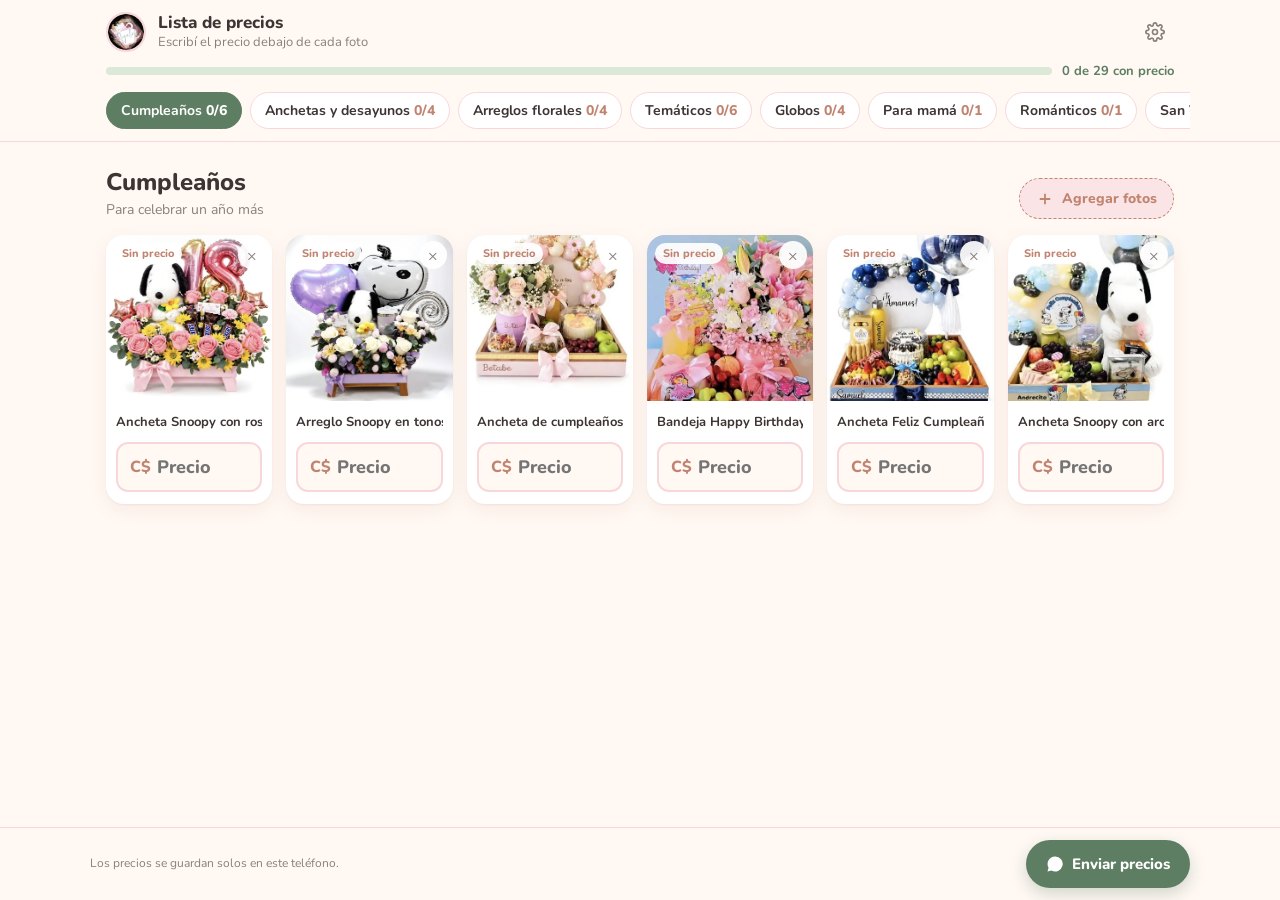
==== precios/index.html @ 0519f678 "Agregar encuesta de precios para la clienta" ====
<!DOCTYPE html>
<html lang="es">
<head>
<meta charset="utf-8">
<meta name="viewport" content="width=device-width, initial-scale=1, viewport-fit=cover">
<meta name="robots" content="noindex, nofollow">
<meta name="theme-color" content="#fbe4e6">
<title>Precios | Regalos Plus Nic</title>
<link rel="icon" href="../logo-192.webp">
<link href="https://fonts.googleapis.com/css2?family=Nunito:wght@400;600;700;800&display=swap" rel="stylesheet">
<style>
:root{
  --rosa:#fbe4e6; --rosa2:#f8d7db; --rosa3:#f3dfe3; --crema:#fff8f3;
  --salvia:#5e7e63; --salvia2:#dce9d8; --cobre:#c08470; --tinta:#3d3433; --gris:#8a7f7d;
  --r:18px;
}
*{box-sizing:border-box;-webkit-tap-highlight-color:transparent}
html,body{margin:0}
body{font-family:Nunito,system-ui,sans-serif;background:var(--crema);color:var(--tinta);padding-bottom:110px}
button,input{font:inherit;color:inherit}
button{cursor:pointer;border:0;background:none}

/* barra superior compacta */
.top{position:sticky;top:0;z-index:20;background:rgba(255,248,243,.94);backdrop-filter:blur(10px);border-bottom:1px solid var(--rosa2)}
.top-in{max-width:1100px;margin:auto;padding:12px 16px 10px;display:flex;align-items:center;gap:12px}
.top img{width:40px;height:40px;border-radius:50%;object-fit:cover;border:2px solid var(--rosa2)}
.top h1{font-size:17px;margin:0;font-weight:800;line-height:1.15}
.top p{margin:0;font-size:13px;color:var(--gris)}
.gear{margin-left:auto;width:38px;height:38px;border-radius:50%;display:grid;place-items:center;color:var(--gris)}
.gear:hover{background:var(--rosa)}
.prog{max-width:1100px;margin:auto;padding:0 16px 10px;display:flex;align-items:center;gap:10px;font-size:13px;font-weight:700;color:var(--salvia)}
.bar{flex:1;height:8px;border-radius:9px;background:var(--salvia2);overflow:hidden}
.bar i{display:block;height:100%;width:0;background:var(--salvia);border-radius:9px;transition:width .35s ease}
.tabs{display:flex;gap:8px;overflow-x:auto;padding:2px 16px 12px;max-width:1100px;margin:auto;scrollbar-width:none}
.tabs::-webkit-scrollbar{display:none}
.tab{flex:none;padding:8px 14px;border-radius:999px;background:#fff;border:1.5px solid var(--rosa2);font-size:14px;font-weight:700;white-space:nowrap;transition:background .15s,border-color .15s}
.tab b{font-weight:800;color:var(--cobre);margin-left:4px}
.tab.on{background:var(--salvia);border-color:var(--salvia);color:#fff}
.tab.on b{color:#fff}
.tab.done b{color:var(--salvia)}
.tab.on.done b{color:#fff}

main{max-width:1100px;margin:auto;padding:18px 16px}
.sec-h{display:flex;align-items:flex-end;justify-content:space-between;gap:12px;margin:6px 0 16px;flex-wrap:wrap}
.sec-h h2{margin:0;font-size:24px;font-weight:800}
.sec-h p{margin:2px 0 0;color:var(--gris);font-size:14px}
.add{display:inline-flex;align-items:center;gap:8px;padding:10px 16px;border-radius:999px;background:var(--rosa);border:1.5px dashed var(--cobre);font-weight:800;font-size:14px;color:var(--cobre)}
.add:hover{background:var(--rosa2)}

.grid{display:grid;grid-template-columns:repeat(auto-fill,minmax(165px,1fr));gap:14px}
.card{background:#fff;border-radius:var(--r);overflow:hidden;box-shadow:0 1px 2px rgba(61,52,51,.06),0 6px 18px rgba(192,132,112,.10);display:flex;flex-direction:column;position:relative}
.card .ph{aspect-ratio:1/1;background:var(--rosa3);position:relative;overflow:hidden}
.card .ph img{width:100%;height:100%;object-fit:cover;display:block}
.badge{position:absolute;top:8px;left:8px;font-size:11px;font-weight:800;padding:3px 8px;border-radius:999px;background:rgba(255,255,255,.92);color:var(--cobre)}
.badge.ok{background:var(--salvia);color:#fff}
.del{position:absolute;top:6px;right:6px;width:28px;height:28px;border-radius:50%;background:rgba(255,255,255,.92);color:var(--gris);font-size:16px;line-height:28px;text-align:center}
.card .bd{padding:10px 10px 12px;display:flex;flex-direction:column;gap:8px}
.name{width:100%;border:0;border-bottom:1px dashed transparent;padding:2px 0;font-size:13px;font-weight:700;color:var(--tinta);background:none}
.name:focus{outline:none;border-bottom-color:var(--rosa2)}
.price{display:flex;align-items:center;border:2px solid var(--rosa2);border-radius:12px;background:var(--crema);transition:border-color .15s,background .15s}
.price span{padding:0 4px 0 12px;font-weight:800;color:var(--cobre)}
.price input{flex:1;min-width:0;border:0;background:none;padding:11px 10px 11px 2px;font-size:18px;font-weight:800;outline:none}
.price:focus-within{border-color:var(--cobre);background:#fff}
.price.ok{border-color:var(--salvia);background:#f4f9f3}
.price.ok span{color:var(--salvia)}
.empty{grid-column:1/-1;text-align:center;padding:40px 16px;color:var(--gris);background:#fff;border-radius:var(--r);border:1.5px dashed var(--rosa2)}

/* barra inferior */
.foot{position:fixed;left:0;right:0;bottom:0;z-index:20;background:rgba(255,248,243,.96);backdrop-filter:blur(10px);border-top:1px solid var(--rosa2);padding:12px 16px calc(12px + env(safe-area-inset-bottom))}
.foot-in{max-width:1100px;margin:auto;display:flex;gap:10px;align-items:center}
.foot small{color:var(--gris);font-size:12px;line-height:1.3;flex:1}
.send{padding:14px 20px;border-radius:999px;background:var(--salvia);color:#fff;font-weight:800;font-size:15px;display:inline-flex;align-items:center;gap:8px;box-shadow:0 6px 16px rgba(94,126,99,.28)}
.send:active{transform:scale(.97)}

/* visor y paneles */
.ov{position:fixed;inset:0;z-index:50;background:rgba(40,30,30,.55);display:none;align-items:center;justify-content:center;padding:18px}
.ov.on{display:flex}
.ov img{max-width:100%;max-height:86vh;border-radius:14px}
.panel{background:#fff;border-radius:22px;max-width:440px;width:100%;padding:22px;max-height:90vh;overflow:auto}
.panel h3{margin:0 0 6px;font-size:19px}
.panel p{margin:0 0 12px;font-size:14px;color:var(--gris);line-height:1.45}
.panel input[type=password],.panel input[type=text]{width:100%;padding:12px;border-radius:12px;border:2px solid var(--rosa2);margin-bottom:10px}
.row{display:flex;gap:8px;flex-wrap:wrap;margin-top:6px}
.btn{padding:11px 16px;border-radius:999px;font-weight:800;font-size:14px;background:var(--rosa)}
.btn.pri{background:var(--salvia);color:#fff}
.toast{position:fixed;left:50%;bottom:100px;transform:translateX(-50%) translateY(20px);opacity:0;background:var(--tinta);color:#fff;padding:10px 16px;border-radius:999px;font-size:14px;font-weight:700;z-index:60;transition:opacity .2s,transform .2s;pointer-events:none;max-width:90vw;text-align:center}
.toast.on{opacity:1;transform:translateX(-50%) translateY(0)}
.mode{display:none;font-size:11px;font-weight:800;color:#fff;background:var(--cobre);padding:3px 8px;border-radius:999px}
body.admin .mode{display:inline-block}
@media (prefers-reduced-motion:reduce){*{transition:none!important}}
</style>
</head>
<body>

<header class="top">
  <div class="top-in">
    <img src="../logo-192.webp" alt="">
    <div>
      <h1>Lista de precios <span class="mode">Modo José</span></h1>
      <p>Escribí el precio debajo de cada foto</p>
    </div>
    <button class="gear" id="gearBtn" aria-label="Ajustes">
      <svg width="20" height="20" viewBox="0 0 24 24" fill="none" stroke="currentColor" stroke-width="2"><circle cx="12" cy="12" r="3"/><path d="M19.4 15a1.7 1.7 0 0 0 .3 1.8l.1.1a2 2 0 1 1-2.8 2.8l-.1-.1a1.7 1.7 0 0 0-1.8-.3 1.7 1.7 0 0 0-1 1.5V21a2 2 0 1 1-4 0v-.1a1.7 1.7 0 0 0-1.1-1.5 1.7 1.7 0 0 0-1.8.3l-.1.1a2 2 0 1 1-2.8-2.8l.1-.1a1.7 1.7 0 0 0 .3-1.8 1.7 1.7 0 0 0-1.5-1H3a2 2 0 1 1 0-4h.1a1.7 1.7 0 0 0 1.5-1.1 1.7 1.7 0 0 0-.3-1.8l-.1-.1a2 2 0 1 1 2.8-2.8l.1.1a1.7 1.7 0 0 0 1.8.3H9a1.7 1.7 0 0 0 1-1.5V3a2 2 0 1 1 4 0v.1a1.7 1.7 0 0 0 1 1.5 1.7 1.7 0 0 0 1.8-.3l.1-.1a2 2 0 1 1 2.8 2.8l-.1.1a1.7 1.7 0 0 0-.3 1.8V9a1.7 1.7 0 0 0 1.5 1H21a2 2 0 1 1 0 4h-.1a1.7 1.7 0 0 0-1.5 1z"/></svg>
    </button>
  </div>
  <div class="prog"><div class="bar"><i id="barFill"></i></div><span id="progTxt">0 de 0</span></div>
  <nav class="tabs" id="tabs"></nav>
</header>

<main>
  <div class="sec-h">
    <div><h2 id="secTitle"></h2><p id="secDesc"></p></div>
    <button class="add" id="addBtn">
      <svg width="18" height="18" viewBox="0 0 24 24" fill="none" stroke="currentColor" stroke-width="2.4"><path d="M12 5v14M5 12h14"/></svg>
      Agregar fotos
    </button>
  </div>
  <div class="grid" id="grid"></div>
  <input type="file" id="fileIn" accept="image/*" multiple hidden>
</main>

<footer class="foot">
  <div class="foot-in">
    <small id="footTxt">Los precios se guardan solos en este teléfono.</small>
    <button class="send" id="sendBtn">
      <svg width="18" height="18" viewBox="0 0 24 24" fill="currentColor"><path d="M17.5 14.4c-.3-.1-1.7-.8-2-.9-.3-.1-.5-.1-.7.1-.2.3-.8.9-.9 1.1-.2.2-.3.2-.6.1-.3-.1-1.2-.5-2.4-1.5-.9-.8-1.5-1.8-1.6-2.1-.2-.3 0-.4.1-.6l.4-.5c.2-.2.2-.3.3-.5.1-.2 0-.4 0-.5l-.9-2.2c-.2-.6-.5-.5-.7-.5h-.6c-.2 0-.5.1-.8.4-.3.3-1 1-1 2.5s1.1 2.9 1.2 3.1c.1.2 2.1 3.2 5.1 4.5 2.5 1 3 .8 3.6.7.6-.1 1.7-.7 2-1.4.2-.7.2-1.3.2-1.4-.1-.2-.3-.3-.6-.4zM12 2a10 10 0 0 0-8.6 15l-1.4 5 5.2-1.4A10 10 0 1 0 12 2z"/></svg>
      Enviar precios
    </button>
  </div>
</footer>

<div class="ov" id="viewer"><img id="viewImg" alt=""></div>

<div class="ov" id="adminOv">
  <div class="panel">
    <h3>Modo José</h3>
    <p>Con tu clave de GitHub, las fotos que agregués se publican y le aparecen a la clienta listas para ponerles precio. Sin clave, las fotos solo quedan en este teléfono.</p>
    <input type="password" id="tokIn" placeholder="Clave de GitHub (token)" autocomplete="off">
    <div class="row">
      <button class="btn pri" id="tokSave">Guardar</button>
      <button class="btn" id="tokOff">Salir del modo José</button>
      <button class="btn" id="adminClose">Cerrar</button>
    </div>
    <p style="margin-top:14px">También podés subir fotos directo en GitHub, a la carpeta de cada sección:</p>
    <div class="row" id="ghLinks"></div>
  </div>
</div>

<div class="toast" id="toast"></div>

<script>
/* ====== Ajustes ====== */
const OWNER = "josecaste251-commits";
const REPO = "regalosplus";
const BRANCH = "main";
const FOLDER = "precios/fotos";
const WHATSAPP = "50557897078";          // a donde llegan los precios (José)
const MONEDA = "C$";

const SECCIONES = [
  {id:"cumpleanos",name:"Cumpleaños",desc:"Para celebrar un año más"},
  {id:"anchetas",name:"Anchetas y desayunos",desc:"Bandejas sorpresa con frutas y dulces"},
  {id:"flores",name:"Arreglos florales",desc:"Ramos y bouquets frescos"},
  {id:"tematicos",name:"Temáticos",desc:"Con su personaje favorito"},
  {id:"globos",name:"Globos",desc:"Números, columnas y bouquets"},
  {id:"madre",name:"Para mamá",desc:"Detalles para la reina de la casa"},
  {id:"romanticos",name:"Románticos",desc:"Rosas para decir te quiero"},
  {id:"sanvalentin",name:"San Valentín",desc:"Amor y amistad"},
  {id:"personalizados",name:"Personalizados",desc:"Con nombre, foto o mensaje"}
];

/* Fotos que ya están en la página (cada una en una sola sección) */
const BASE = [
  ["cumpleanos","Ancheta Snoopy con rosas y globos","p4.webp"],
  ["cumpleanos","Arreglo Snoopy en tonos lila","p5.webp"],
  ["cumpleanos","Ancheta de cumpleaños con arco de globos","p1.webp"],
  ["cumpleanos","Bandeja Happy Birthday con flores","p2.webp"],
  ["cumpleanos","Ancheta Feliz Cumpleaños personalizada","p3.webp"],
  ["cumpleanos","Ancheta Snoopy con arco de globos","p13.webp"],
  ["anchetas","Ancheta Con Cariño","p15.webp"],
  ["anchetas","Ancheta con arco de globos rojos","p23.webp"],
  ["anchetas","Ancheta dorada con globo burbuja","p31.webp"],
  ["anchetas","Caja desayuno con globos","p20.webp"],
  ["flores","Bouquet de rosas y flores mixtas","p6.webp"],
  ["flores","Ramo de girasoles y rosas","p21.webp"],
  ["flores","Ramo de rosas y margaritas en tonos durazno","p10.webp"],
  ["flores","Arreglo floral en copa","p16.webp"],
  ["tematicos","Bouquet de rosas azules con carritos","p9.webp"],
  ["tematicos","Caja sorpresa de carritos","p11.webp"],
  ["tematicos","Ancheta temática con su personaje favorito","p8.webp"],
  ["tematicos","Ancheta temática gamer","p7.webp"],
  ["tematicos","Ancheta temática de anime","p12.webp"],
  ["tematicos","Ancheta temática de magia","p30.webp"],
  ["globos","Bouquet de globos con número y personaje","p14.webp"],
  ["globos","Columna de globos con número","p22.webp"],
  ["globos","Bouquet de globos número 12","p26.webp"],
  ["globos","Bouquet de globos quinceañera","p27.webp"],
  ["madre","Ramo corona Te amo mami","p17.webp"],
  ["romanticos","Ramo de rosas rojas","p18.webp"],
  ["sanvalentin","Bandeja San Valentín","p24.webp"],
  ["personalizados","Caja de flores personalizada","p28.webp"],
  ["personalizados","Taza personalizada","p19.webp"]
];

/* ====== Guardado local ====== */
const LS = {
  get(k,d){try{return JSON.parse(localStorage.getItem(k))??d}catch(e){return d}},
  set(k,v){try{localStorage.setItem(k,JSON.stringify(v))}catch(e){}}
};
let precios = LS.get("rp_precios",{});   // id -> número
let nombres = LS.get("rp_nombres",{});   // id -> nombre editado
let ocultas = LS.get("rp_ocultas",[]);   // ids quitados
let token = LS.get("rp_token","");
let actual = LS.get("rp_sec","cumpleanos");

/* fotos propias guardadas en IndexedDB */
const DB = {
  db:null,
  open(){return new Promise(r=>{try{const q=indexedDB.open("rp_precios",1);q.onupgradeneeded=()=>q.result.createObjectStore("fotos",{keyPath:"id"});q.onsuccess=()=>{this.db=q.result;r()};q.onerror=()=>r()}catch(e){r()}})},
  all(){return new Promise(r=>{if(!this.db)return r([]);const q=this.db.transaction("fotos").objectStore("fotos").getAll();q.onsuccess=()=>r(q.result||[]);q.onerror=()=>r([])})},
  put(o){return new Promise(r=>{if(!this.db)return r();const t=this.db.transaction("fotos","readwrite");t.objectStore("fotos").put(o);t.oncomplete=r;t.onerror=r})},
  del(id){return new Promise(r=>{if(!this.db)return r();const t=this.db.transaction("fotos","readwrite");t.objectStore("fotos").delete(id);t.oncomplete=r;t.onerror=r})}
};

let items = [];        // {id, sec, name, src, origen:'base'|'gh'|'local', blob?, sha?, path?}
let localUrls = {};

function bonito(file){
  return file.replace(/\.[^.]+$/,"").replace(/^\d{10,}[-_]?/,"").replace(/[-_]+/g," ").trim() || "Foto nueva";
}

async function cargarGitHub(){
  const res = [];
  const cache = (()=>{try{return JSON.parse(sessionStorage.getItem("rp_gh"))}catch(e){return null}})();
  if(cache && Date.now()-cache.t < 120000 && !token) return cache.d;
  const headers = token ? {Authorization:"Bearer "+token} : {};
  await Promise.all(SECCIONES.map(async s=>{
    try{
      const r = await fetch(`https://api.github.com/repos/${OWNER}/${REPO}/contents/${FOLDER}/${s.id}?ref=${BRANCH}&t=${Date.now()}`,{headers});
      if(!r.ok) return;
      const list = await r.json();
      list.filter(f=>f.type==="file" && /\.(jpe?g|png|webp|gif|avif)$/i.test(f.name)).forEach(f=>{
        res.push({id:"gh:"+f.path, sec:s.id, name:bonito(f.name), src:f.download_url, origen:"gh", sha:f.sha, path:f.path});
      });
    }catch(e){}
  }));
  try{sessionStorage.setItem("rp_gh",JSON.stringify({t:Date.now(),d:res}))}catch(e){}
  return res;
}

async function cargarTodo(){
  const base = BASE.map(([sec,name,f])=>({id:"base:"+f, sec, name, src:"../"+f, origen:"base"}));
  const locales = (await DB.all()).map(o=>{
    if(!localUrls[o.id]) localUrls[o.id]=URL.createObjectURL(o.blob);
    return {id:o.id, sec:o.sec, name:o.name, src:localUrls[o.id], origen:"local", blob:o.blob};
  });
  render(base.concat(locales));               // pinta rápido
  const gh = await cargarGitHub();
  items = base.concat(gh, locales).filter(i=>!ocultas.includes(i.id));
  render();
}

/* ====== Pintar ====== */
const $ = id=>document.getElementById(id);
function render(pre){
  if(pre) items = pre.filter(i=>!ocultas.includes(i.id));
  const s = SECCIONES.find(x=>x.id===actual) || SECCIONES[0];
  actual = s.id;

  // pestañas
  $("tabs").innerHTML = SECCIONES.map(x=>{
    const its = items.filter(i=>i.sec===x.id);
    const ok = its.filter(i=>precios[i.id]>0).length;
    const done = its.length && ok===its.length;
    return `<button class="tab ${x.id===actual?"on":""} ${done?"done":""}" data-s="${x.id}">${x.name}<b>${ok}/${its.length}</b></button>`;
  }).join("");

  $("secTitle").textContent = s.name;
  $("secDesc").textContent = s.desc;

  const its = items.filter(i=>i.sec===actual);
  $("grid").innerHTML = its.length ? its.map(card).join("") :
    `<div class="empty">Todavía no hay fotos en esta sección.<br>Tocá <b>Agregar fotos</b> para subir las primeras.</div>`;

  // progreso total
  const total = items.length, ok = items.filter(i=>precios[i.id]>0).length;
  $("progTxt").textContent = `${ok} de ${total} con precio`;
  $("barFill").style.width = total ? (ok/total*100)+"%" : "0";
}

function esc(t){return String(t).replace(/[&<>"]/g,c=>({"&":"&amp;","<":"&lt;",">":"&gt;",'"':"&quot;"}[c]))}

function card(i){
  const p = precios[i.id];
  const nm = nombres[i.id] ?? i.name;
  const nueva = i.origen!=="base";
  return `<div class="card" data-id="${esc(i.id)}">
    <div class="ph">
      <img src="${esc(i.src)}" alt="${esc(nm)}" loading="lazy" data-view>
      <span class="badge ${p>0?"ok":""}">${p>0?"Listo":(nueva?"Nueva":"Sin precio")}</span>
      <button class="del" data-del aria-label="Quitar">&times;</button>
    </div>
    <div class="bd">
      <input class="name" value="${esc(nm)}" data-name aria-label="Nombre">
      <label class="price ${p>0?"ok":""}"><span>${MONEDA}</span>
        <input type="text" inputmode="decimal" placeholder="Precio" value="${p>0?p:""}" data-price aria-label="Precio de ${esc(nm)}">
      </label>
    </div>
  </div>`;
}

/* ====== Eventos ====== */
$("tabs").addEventListener("click",e=>{
  const b=e.target.closest(".tab"); if(!b) return;
  actual=b.dataset.s; LS.set("rp_sec",actual); render();
  window.scrollTo({top:0,behavior:"smooth"});
});

$("grid").addEventListener("input",e=>{
  const c=e.target.closest(".card"); if(!c) return;
  const id=c.dataset.id;
  if(e.target.matches("[data-price]")){
    const v=parseFloat(e.target.value.replace(/[^\d.,]/g,"").replace(",","."));
    if(v>0) precios[id]=v; else delete precios[id];
    LS.set("rp_precios",precios);
    e.target.parentElement.classList.toggle("ok",v>0);
    const bd=c.querySelector(".badge"); bd.classList.toggle("ok",v>0); bd.textContent=v>0?"Listo":"Sin precio";
    actualizarConteo();
  }
  if(e.target.matches("[data-name]")){ nombres[id]=e.target.value; LS.set("rp_nombres",nombres); }
});
$("grid").addEventListener("keydown",e=>{
  if(e.key==="Enter" && e.target.matches("[data-price]")){
    const all=[...$("grid").querySelectorAll("[data-price]")];
    const n=all[all.indexOf(e.target)+1]; if(n){n.focus();n.scrollIntoView({block:"center",behavior:"smooth"})} else e.target.blur();
  }
});
function actualizarConteo(){
  const total=items.length, ok=items.filter(i=>precios[i.id]>0).length;
  $("progTxt").textContent=`${ok} de ${total} con precio`;
  $("barFill").style.width=total?(ok/total*100)+"%":"0";
  document.querySelectorAll(".tab").forEach(t=>{
    const its=items.filter(i=>i.sec===t.dataset.s), k=its.filter(i=>precios[i.id]>0).length;
    t.querySelector("b").textContent=`${k}/${its.length}`;
    t.classList.toggle("done",its.length&&k===its.length);
  });
}

$("grid").addEventListener("click",async e=>{
  const c=e.target.closest(".card"); if(!c) return;
  const it=items.find(i=>i.id===c.dataset.id);
  if(e.target.matches("[data-view]")){ $("viewImg").src=it.src; $("viewer").classList.add("on"); }
  if(e.target.closest("[data-del]")){
    if(!confirm("¿Quitar esta foto de la lista?")) return;
    if(it.origen==="local"){ await DB.del(it.id); }
    else if(it.origen==="gh" && token){
      try{
        const r=await fetch(`https://api.github.com/repos/${OWNER}/${REPO}/contents/${it.path}`,{method:"DELETE",headers:{Authorization:"Bearer "+token,"Content-Type":"application/json"},body:JSON.stringify({message:"Quitar foto de precios",sha:it.sha,branch:BRANCH})});
        if(!r.ok) throw 0; sessionStorage.removeItem("rp_gh");
      }catch(err){ toast("No se pudo borrar en GitHub"); return; }
    } else { ocultas.push(it.id); LS.set("rp_ocultas",ocultas); }
    items=items.filter(i=>i.id!==it.id); render();
  }
});
$("viewer").addEventListener("click",()=>$("viewer").classList.remove("on"));

/* ====== Agregar fotos ====== */
$("addBtn").addEventListener("click",()=>$("fileIn").click());
$("fileIn").addEventListener("change",async e=>{
  const files=[...e.target.files]; e.target.value="";
  if(!files.length) return;
  toast(token?"Publicando fotos…":"Agregando fotos…");
  let n=0;
  for(const f of files){
    const blob=await achicar(f);
    if(token){
      try{
        const nombre=Date.now()+"-"+f.name.replace(/\.[^.]+$/,"").toLowerCase().replace(/[^a-z0-9]+/g,"-").slice(0,40)+".webp";
        const path=`${FOLDER}/${actual}/${nombre}`;
        const b64=await aBase64(blob);
        const r=await fetch(`https://api.github.com/repos/${OWNER}/${REPO}/contents/${path}`,{method:"PUT",headers:{Authorization:"Bearer "+token,"Content-Type":"application/json"},body:JSON.stringify({message:"Foto nueva para precios: "+actual,content:b64,branch:BRANCH})});
        if(!r.ok) throw 0;
        const j=await r.json();
        items.push({id:"gh:"+path,sec:actual,name:bonito(f.name),src:URL.createObjectURL(blob),origen:"gh",sha:j.content.sha,path});
        n++;
      }catch(err){ toast("No se pudo publicar. Revisá la clave de GitHub."); break; }
    } else {
      const id="local:"+Date.now()+Math.random().toString(36).slice(2,6);
      await DB.put({id,sec:actual,name:bonito(f.name),blob});
      localUrls[id]=URL.createObjectURL(blob);
      items.push({id,sec:actual,name:bonito(f.name),src:localUrls[id],origen:"local",blob});
      n++;
    }
  }
  sessionStorage.removeItem("rp_gh");
  render();
  if(n) toast(token?`${n} foto(s) publicadas`:`${n} foto(s) agregadas`);
});

function achicar(file,max=1400){
  return new Promise(res=>{
    const img=new Image(); const u=URL.createObjectURL(file);
    img.onload=()=>{
      const k=Math.min(1,max/Math.max(img.width,img.height));
      const c=document.createElement("canvas"); c.width=Math.round(img.width*k); c.height=Math.round(img.height*k);
      c.getContext("2d").drawImage(img,0,0,c.width,c.height);
      c.toBlob(b=>{URL.revokeObjectURL(u);res(b||file)},"image/webp",.82);
    };
    img.onerror=()=>res(file); img.src=u;
  });
}
function aBase64(blob){return new Promise(r=>{const fr=new FileReader();fr.onload=()=>r(fr.result.split(",")[1]);fr.readAsDataURL(blob)})}

/* ====== Enviar por WhatsApp ====== */
$("sendBtn").addEventListener("click",async()=>{
  const ok=items.filter(i=>precios[i.id]>0);
  if(!ok.length){ toast("Todavía no hay precios para enviar"); return; }
  let txt="*Precios Regalos Plus Nic*\n";
  SECCIONES.forEach(s=>{
    const its=ok.filter(i=>i.sec===s.id); if(!its.length) return;
    txt+=`\n*${s.name}*\n`+its.map(i=>`• ${(nombres[i.id]??i.name)}: ${MONEDA}${precios[i.id]}`).join("\n")+"\n";
  });
  const falta=items.length-ok.length;
  if(falta) txt+=`\n(Faltan ${falta} sin precio)`;

  // si hay fotos propias de ella con precio, intenta mandarlas junto al texto
  const propias=ok.filter(i=>i.origen==="local"&&i.blob);
  if(propias.length && navigator.canShare){
    const files=propias.map((i,k)=>new File([i.blob],`${k+1}-${(nombres[i.id]??i.name).replace(/[^\w ]+/g,"").slice(0,30)||"foto"}.webp`,{type:"image/webp"}));
    if(navigator.canShare({files})){
      try{ await navigator.share({files,text:txt}); return; }catch(e){ if(e.name==="AbortError") return; }
    }
  }
  window.open(`https://wa.me/${WHATSAPP}?text=${encodeURIComponent(txt)}`,"_blank");
});

/* ====== Modo José ====== */
function pintarModo(){ document.body.classList.toggle("admin",!!token); }
$("gearBtn").addEventListener("click",()=>{
  $("tokIn").value=token?"••••••••":"";
  $("ghLinks").innerHTML=SECCIONES.map(s=>`<a class="btn" target="_blank" rel="noopener" href="https://github.com/${OWNER}/${REPO}/upload/${BRANCH}/${FOLDER}/${s.id}">${s.name}</a>`).join("");
  $("adminOv").classList.add("on");
});
$("adminClose").addEventListener("click",()=>$("adminOv").classList.remove("on"));
$("adminOv").addEventListener("click",e=>{if(e.target.id==="adminOv")$("adminOv").classList.remove("on")});
$("tokSave").addEventListener("click",async()=>{
  const v=$("tokIn").value.trim();
  if(!v||v.startsWith("•")){ $("adminOv").classList.remove("on"); return; }
  try{
    const r=await fetch(`https://api.github.com/repos/${OWNER}/${REPO}`,{headers:{Authorization:"Bearer "+v}});
    const j=await r.json();
    if(!r.ok||!(j.permissions&&j.permissions.push)) throw 0;
    token=v; LS.set("rp_token",token); pintarModo(); $("adminOv").classList.remove("on");
    toast("Modo José activo: las fotos se publican"); sessionStorage.removeItem("rp_gh"); cargarTodo();
  }catch(e){ toast("Esa clave no sirve para publicar"); }
});
$("tokOff").addEventListener("click",()=>{ token=""; LS.set("rp_token",""); pintarModo(); $("adminOv").classList.remove("on"); toast("Saliste del modo José"); });

let tt; function toast(m){ const t=$("toast"); t.textContent=m; t.classList.add("on"); clearTimeout(tt); tt=setTimeout(()=>t.classList.remove("on"),2600); }

/* ====== Inicio ====== */
pintarModo();
DB.open().then(cargarTodo);
</script>
</body>
</html>
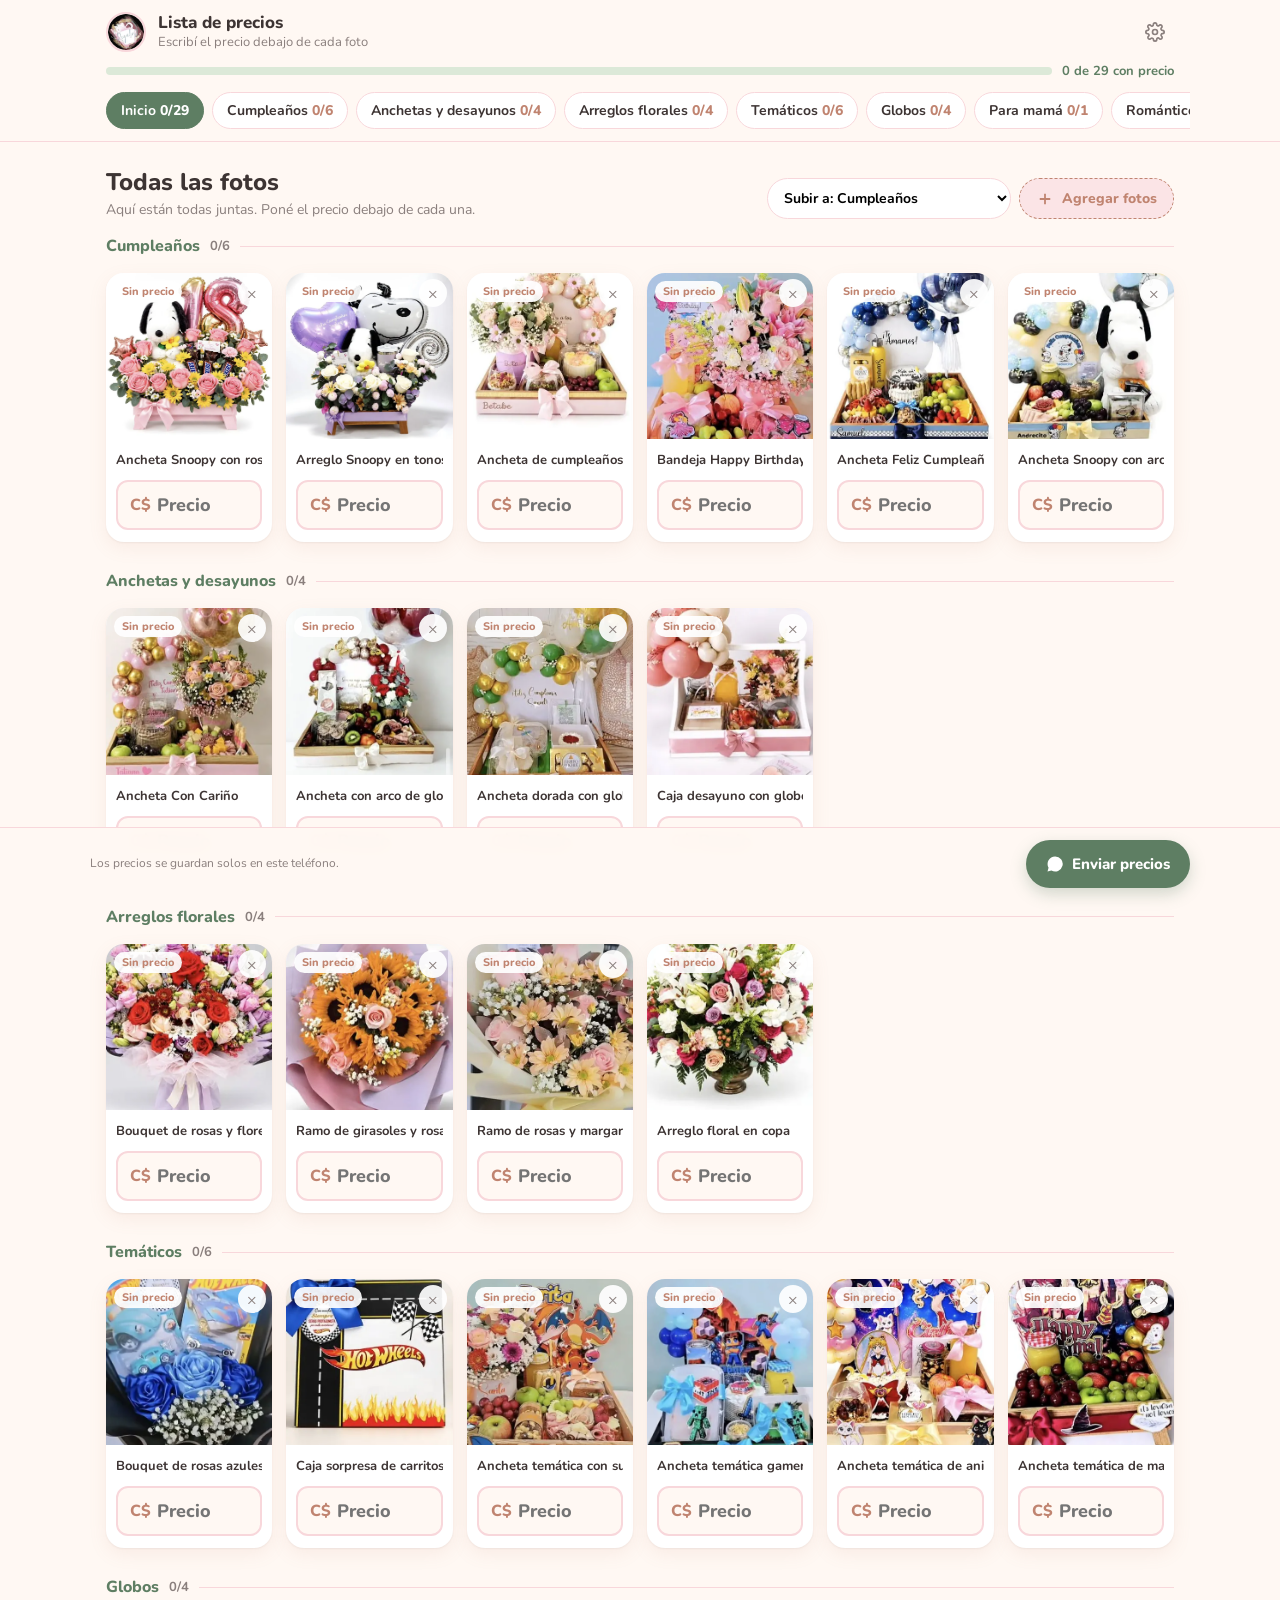
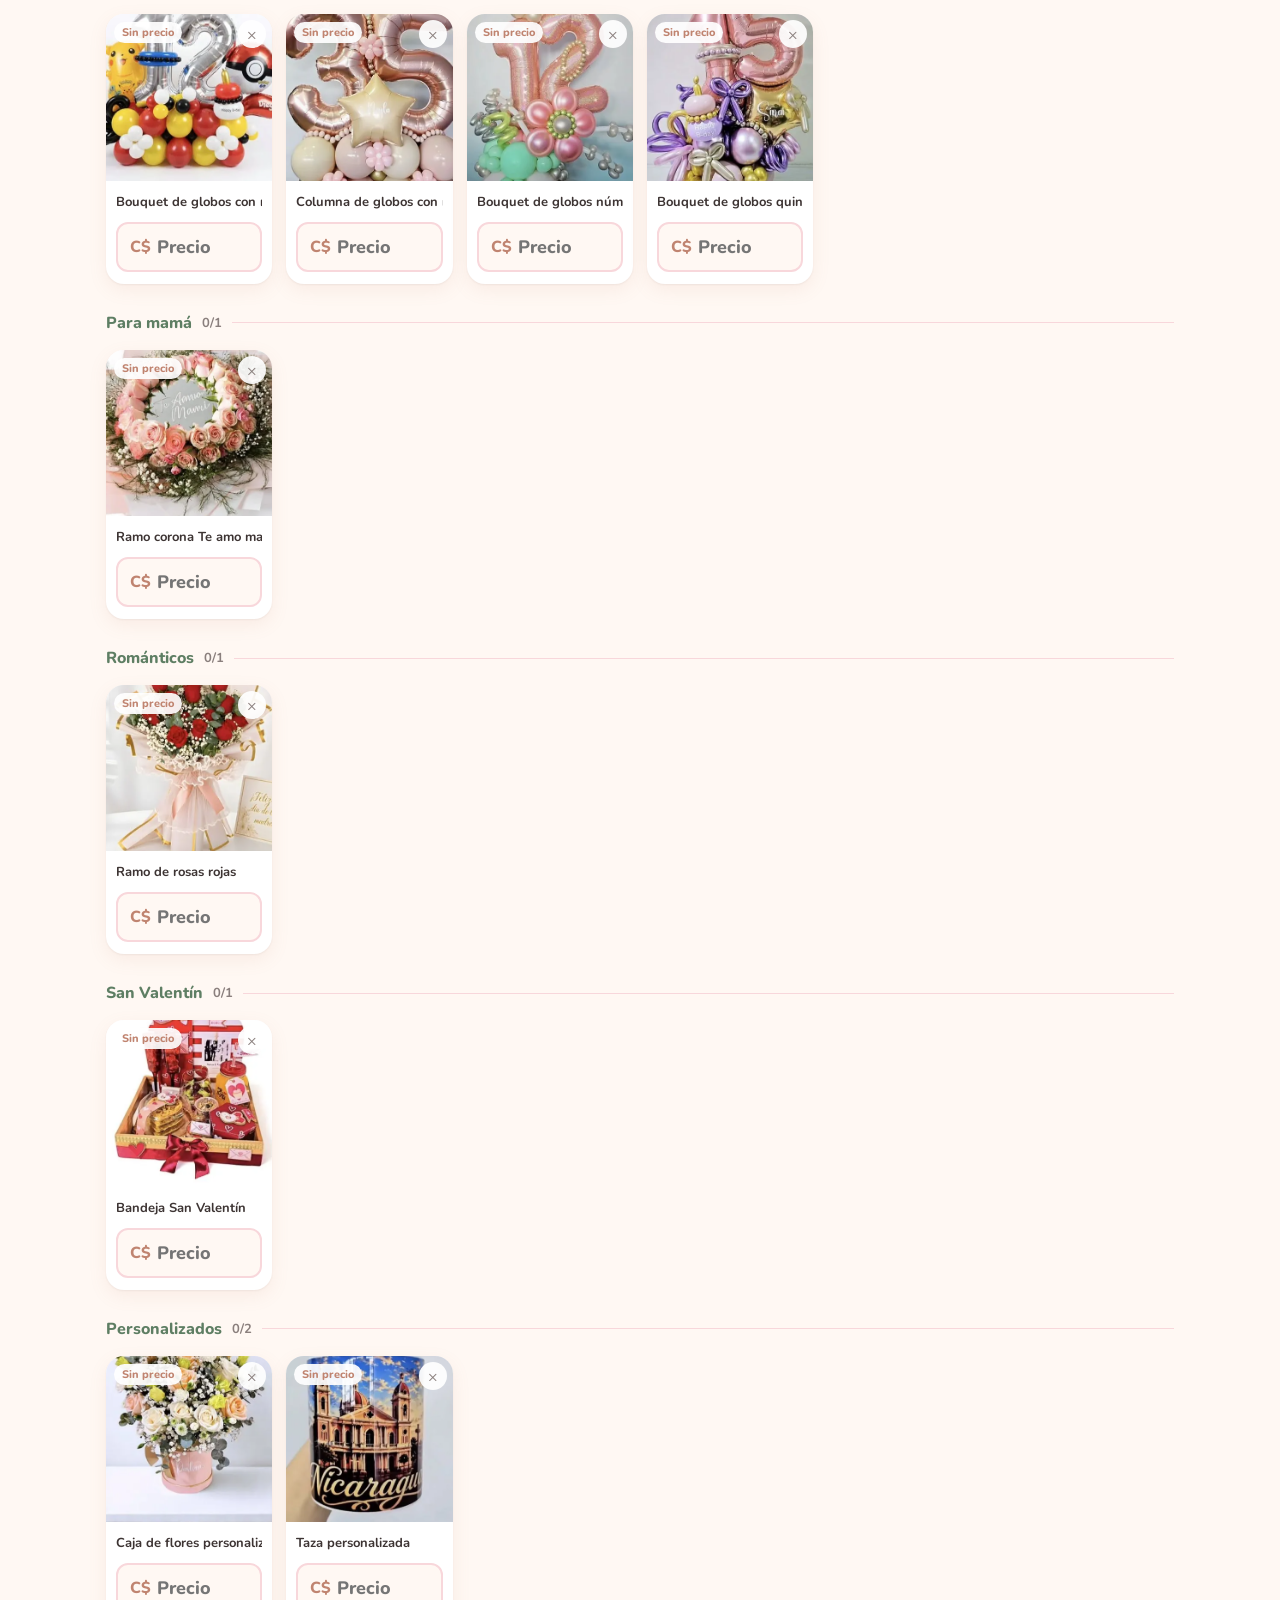
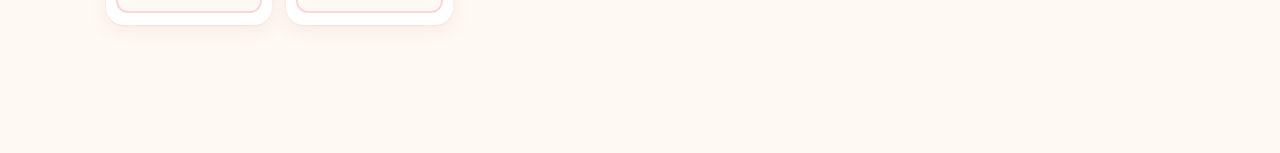
==== commit f10051c4: "Agregar pestaña Inicio con todas las fotos" ====
--- a/precios/index.html
+++ b/precios/index.html
@@ -63,6 +63,13 @@
 .price:focus-within{border-color:var(--cobre);background:#fff}
 .price.ok{border-color:var(--salvia);background:#f4f9f3}
 .price.ok span{color:var(--salvia)}
+.sec-lbl{grid-column:1/-1;display:flex;align-items:center;gap:10px;margin:14px 0 2px;font-size:16px;font-weight:800;color:var(--salvia)}
+.sec-lbl:first-child{margin-top:0}
+.sec-lbl small{font-weight:700;color:var(--gris);font-size:13px}
+.sec-lbl::after{content:"";flex:1;height:1px;background:var(--rosa2)}
+.pick{padding:9px 12px;border-radius:999px;border:1.5px solid var(--rosa2);background:#fff;font:inherit;font-weight:700;font-size:14px;display:none}
+body.inicio .pick{display:inline-block}
+.acts{display:flex;gap:8px;align-items:center;flex-wrap:wrap}
 .empty{grid-column:1/-1;text-align:center;padding:40px 16px;color:var(--gris);background:#fff;border-radius:var(--r);border:1.5px dashed var(--rosa2)}
 
 /* barra inferior */
@@ -110,10 +117,13 @@
 <main>
   <div class="sec-h">
     <div><h2 id="secTitle"></h2><p id="secDesc"></p></div>
+    <div class="acts">
+    <select class="pick" id="secPick" aria-label="Sección de las fotos nuevas"></select>
     <button class="add" id="addBtn">
       <svg width="18" height="18" viewBox="0 0 24 24" fill="none" stroke="currentColor" stroke-width="2.4"><path d="M12 5v14M5 12h14"/></svg>
       Agregar fotos
     </button>
+    </div>
   </div>
   <div class="grid" id="grid"></div>
   <input type="file" id="fileIn" accept="image/*" multiple hidden>
@@ -211,7 +221,7 @@
 let nombres = LS.get("rp_nombres",{});   // id -> nombre editado
 let ocultas = LS.get("rp_ocultas",[]);   // ids quitados
 let token = LS.get("rp_token","");
-let actual = LS.get("rp_sec","cumpleanos");
+let actual = LS.get("rp_sec","todas");
 
 /* fotos propias guardadas en IndexedDB */
 const DB = {
@@ -264,11 +274,14 @@
 const $ = id=>document.getElementById(id);
 function render(pre){
   if(pre) items = pre.filter(i=>!ocultas.includes(i.id));
-  const s = SECCIONES.find(x=>x.id===actual) || SECCIONES[0];
-  actual = s.id;
+  const inicio = actual==="todas" || !SECCIONES.some(x=>x.id===actual);
+  if(inicio) actual="todas";
+  document.body.classList.toggle("inicio",inicio);
+  const s = inicio ? {id:"todas",name:"Todas las fotos",desc:"Aquí están todas juntas. Poné el precio debajo de cada una."} : SECCIONES.find(x=>x.id===actual);
 
   // pestañas
-  $("tabs").innerHTML = SECCIONES.map(x=>{
+  const okT = items.filter(i=>precios[i.id]>0).length;
+  $("tabs").innerHTML = `<button class="tab ${inicio?"on":""} ${items.length&&okT===items.length?"done":""}" data-s="todas">Inicio<b>${okT}/${items.length}</b></button>` + SECCIONES.map(x=>{
     const its = items.filter(i=>i.sec===x.id);
     const ok = its.filter(i=>precios[i.id]>0).length;
     const done = its.length && ok===its.length;
@@ -278,11 +291,21 @@
   $("secTitle").textContent = s.name;
   $("secDesc").textContent = s.desc;
 
+  if(inicio){
+    $("grid").innerHTML = items.length ? SECCIONES.map(x=>{
+      const g=items.filter(i=>i.sec===x.id); if(!g.length) return "";
+      const k=g.filter(i=>precios[i.id]>0).length;
+      return `<div class="sec-lbl">${x.name} <small>${k}/${g.length}</small></div>`+g.map(card).join("");
+    }).join("") : `<div class="empty">Todavía no hay fotos.</div>`;
+    return pintarProg();
+  }
   const its = items.filter(i=>i.sec===actual);
   $("grid").innerHTML = its.length ? its.map(card).join("") :
     `<div class="empty">Todavía no hay fotos en esta sección.<br>Tocá <b>Agregar fotos</b> para subir las primeras.</div>`;
 
-  // progreso total
+  pintarProg();
+}
+function pintarProg(){
   const total = items.length, ok = items.filter(i=>precios[i.id]>0).length;
   $("progTxt").textContent = `${ok} de ${total} con precio`;
   $("barFill").style.width = total ? (ok/total*100)+"%" : "0";
@@ -340,9 +363,14 @@
   $("progTxt").textContent=`${ok} de ${total} con precio`;
   $("barFill").style.width=total?(ok/total*100)+"%":"0";
   document.querySelectorAll(".tab").forEach(t=>{
-    const its=items.filter(i=>i.sec===t.dataset.s), k=its.filter(i=>precios[i.id]>0).length;
+    const its=t.dataset.s==="todas"?items:items.filter(i=>i.sec===t.dataset.s), k=its.filter(i=>precios[i.id]>0).length;
     t.querySelector("b").textContent=`${k}/${its.length}`;
     t.classList.toggle("done",its.length&&k===its.length);
+  });
+  document.querySelectorAll(".sec-lbl").forEach((l,n)=>{
+    const sid=SECCIONES.filter(x=>items.some(i=>i.sec===x.id))[n]; if(!sid) return;
+    const g=items.filter(i=>i.sec===sid.id);
+    l.querySelector("small").textContent=`${g.filter(i=>precios[i.id]>0).length}/${g.length}`;
   });
 }
 
@@ -369,6 +397,7 @@
 $("fileIn").addEventListener("change",async e=>{
   const files=[...e.target.files]; e.target.value="";
   if(!files.length) return;
+  const dest = actual==="todas" ? $("secPick").value : actual;
   toast(token?"Publicando fotos…":"Agregando fotos…");
   let n=0;
   for(const f of files){
@@ -376,19 +405,19 @@
     if(token){
       try{
         const nombre=Date.now()+"-"+f.name.replace(/\.[^.]+$/,"").toLowerCase().replace(/[^a-z0-9]+/g,"-").slice(0,40)+".webp";
-        const path=`${FOLDER}/${actual}/${nombre}`;
+        const path=`${FOLDER}/${dest}/${nombre}`;
         const b64=await aBase64(blob);
-        const r=await fetch(`https://api.github.com/repos/${OWNER}/${REPO}/contents/${path}`,{method:"PUT",headers:{Authorization:"Bearer "+token,"Content-Type":"application/json"},body:JSON.stringify({message:"Foto nueva para precios: "+actual,content:b64,branch:BRANCH})});
+        const r=await fetch(`https://api.github.com/repos/${OWNER}/${REPO}/contents/${path}`,{method:"PUT",headers:{Authorization:"Bearer "+token,"Content-Type":"application/json"},body:JSON.stringify({message:"Foto nueva para precios: "+dest,content:b64,branch:BRANCH})});
         if(!r.ok) throw 0;
         const j=await r.json();
-        items.push({id:"gh:"+path,sec:actual,name:bonito(f.name),src:URL.createObjectURL(blob),origen:"gh",sha:j.content.sha,path});
+        items.push({id:"gh:"+path,sec:dest,name:bonito(f.name),src:URL.createObjectURL(blob),origen:"gh",sha:j.content.sha,path});
         n++;
       }catch(err){ toast("No se pudo publicar. Revisá la clave de GitHub."); break; }
     } else {
       const id="local:"+Date.now()+Math.random().toString(36).slice(2,6);
-      await DB.put({id,sec:actual,name:bonito(f.name),blob});
+      await DB.put({id,sec:dest,name:bonito(f.name),blob});
       localUrls[id]=URL.createObjectURL(blob);
-      items.push({id,sec:actual,name:bonito(f.name),src:localUrls[id],origen:"local",blob});
+      items.push({id,sec:dest,name:bonito(f.name),src:localUrls[id],origen:"local",blob});
       n++;
     }
   }
@@ -459,6 +488,7 @@
 let tt; function toast(m){ const t=$("toast"); t.textContent=m; t.classList.add("on"); clearTimeout(tt); tt=setTimeout(()=>t.classList.remove("on"),2600); }
 
 /* ====== Inicio ====== */
+$("secPick").innerHTML = SECCIONES.map(x=>`<option value="${x.id}">Subir a: ${x.name}</option>`).join("");
 pintarModo();
 DB.open().then(cargarTodo);
 </script>
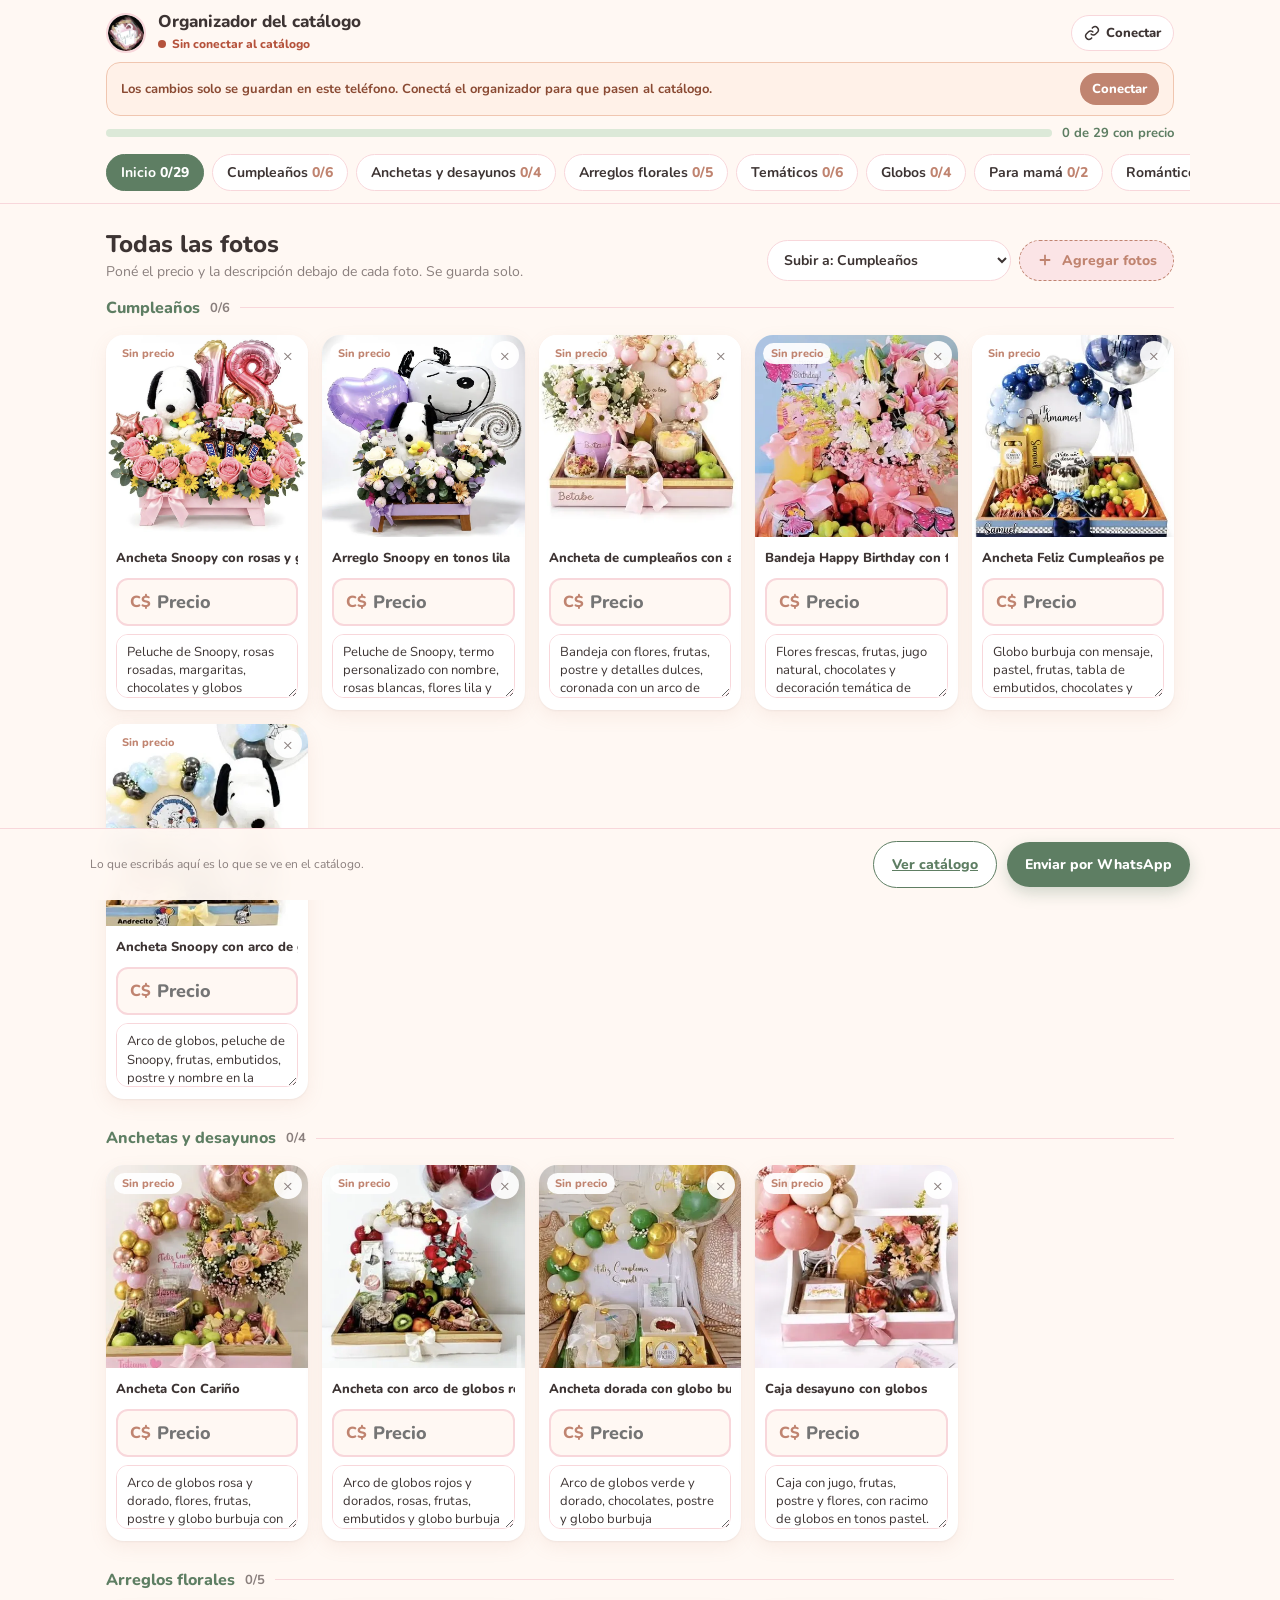
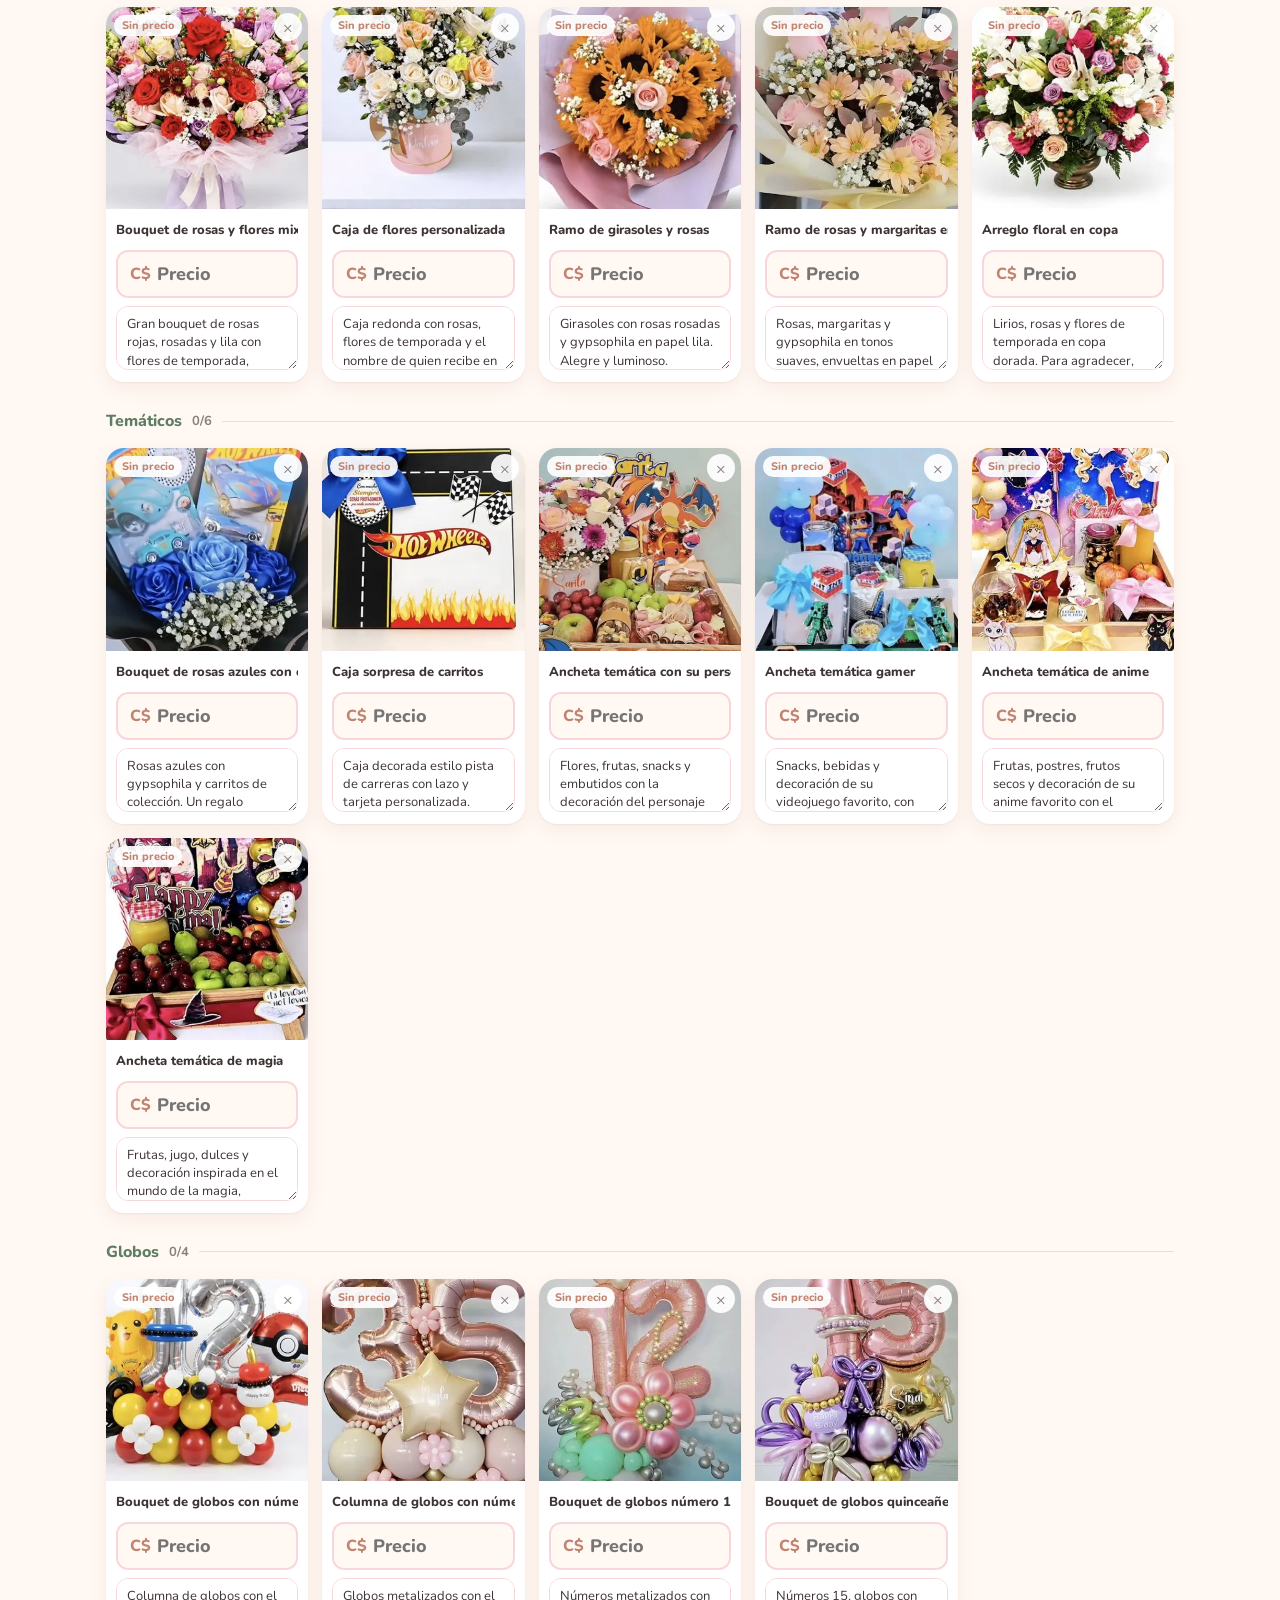
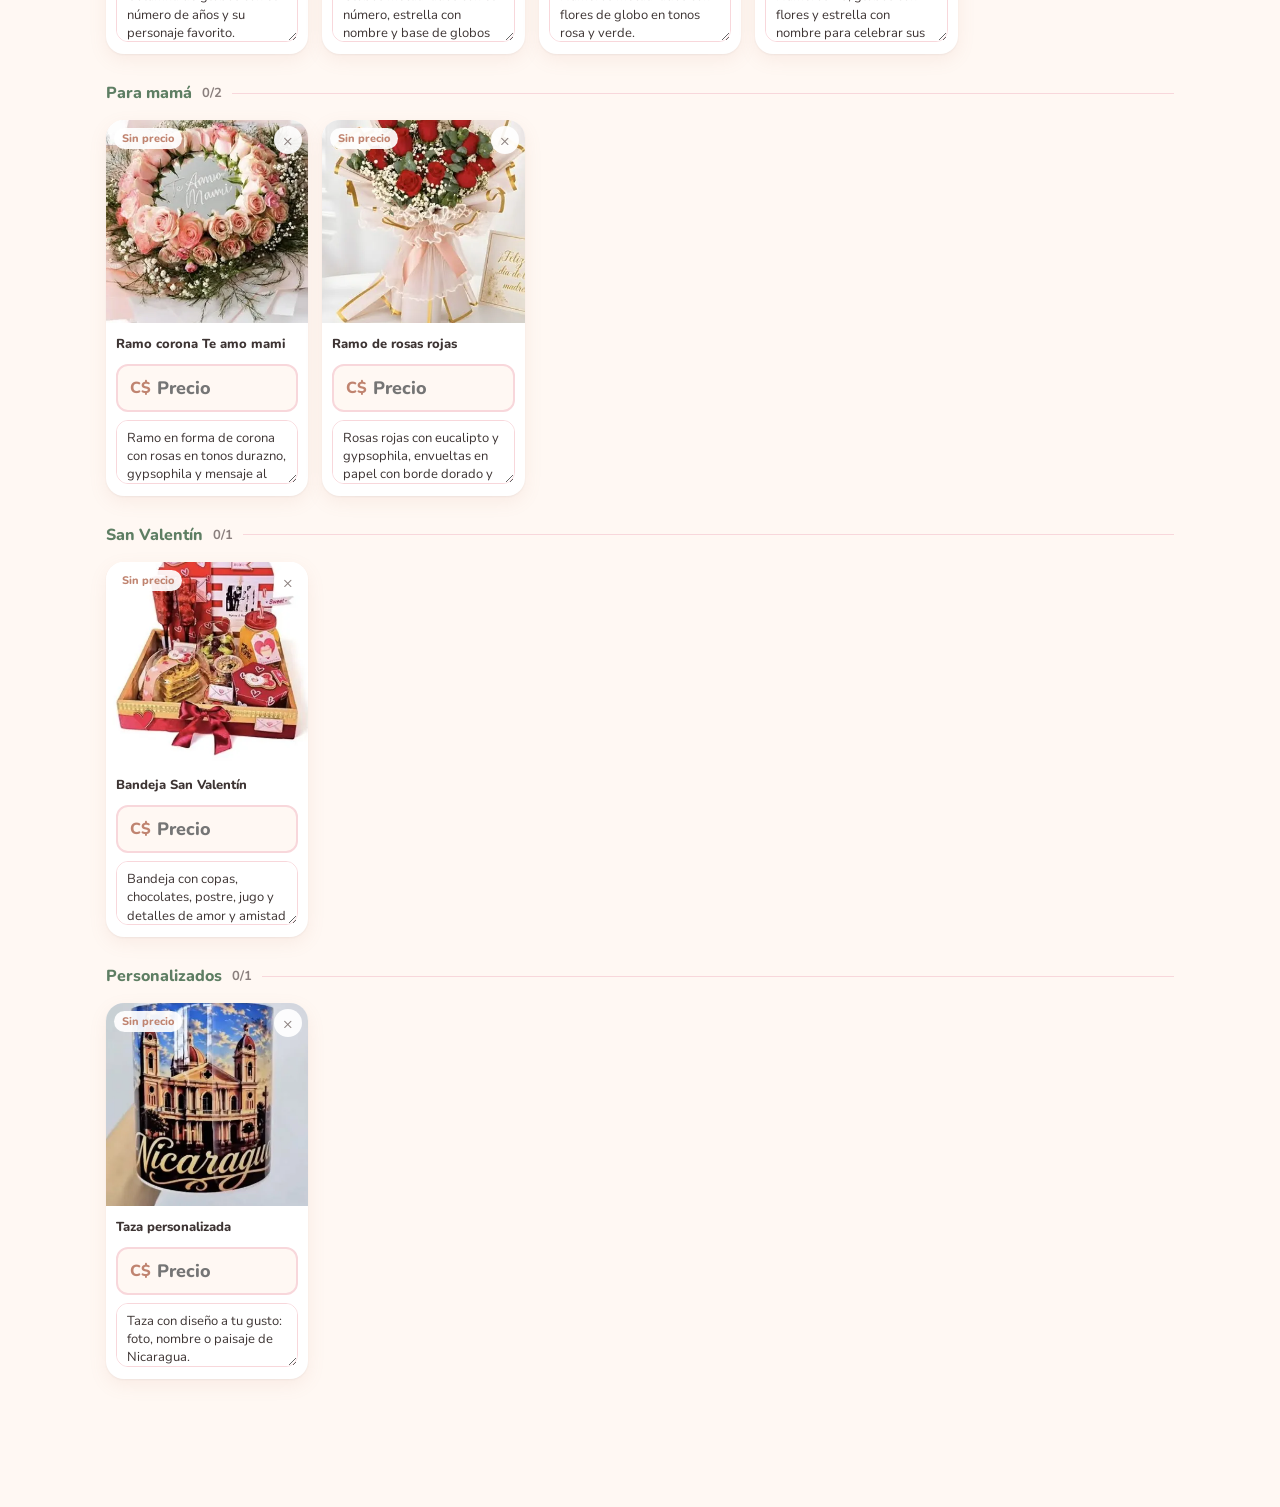
==== commit 880d1e80: "Organizador guarda precios y descripciones en el catalogo" ====
--- a/precios/index.html
+++ b/precios/index.html
@@ -5,7 +5,7 @@
 <meta name="viewport" content="width=device-width, initial-scale=1, viewport-fit=cover">
 <meta name="robots" content="noindex, nofollow">
 <meta name="theme-color" content="#fbe4e6">
-<title>Precios | Regalos Plus Nic</title>
+<title>Organizador | Regalos Plus Nic</title>
 <link rel="icon" href="../logo-192.webp">
 <link href="https://fonts.googleapis.com/css2?family=Nunito:wght@400;600;700;800&display=swap" rel="stylesheet">
 <style>
@@ -17,125 +17,134 @@
 *{box-sizing:border-box;-webkit-tap-highlight-color:transparent}
 html,body{margin:0}
 body{font-family:Nunito,system-ui,sans-serif;background:var(--crema);color:var(--tinta);padding-bottom:110px}
-button,input{font:inherit;color:inherit}
+button,input,textarea,select{font:inherit;color:inherit}
 button{cursor:pointer;border:0;background:none}
 
-/* barra superior compacta */
-.top{position:sticky;top:0;z-index:20;background:rgba(255,248,243,.94);backdrop-filter:blur(10px);border-bottom:1px solid var(--rosa2)}
-.top-in{max-width:1100px;margin:auto;padding:12px 16px 10px;display:flex;align-items:center;gap:12px}
+.top{position:sticky;top:0;z-index:20;background:rgba(255,248,243,.95);backdrop-filter:blur(10px);border-bottom:1px solid var(--rosa2)}
+.top-in{max-width:1100px;margin:auto;padding:12px 16px 8px;display:flex;align-items:center;gap:12px}
 .top img{width:40px;height:40px;border-radius:50%;object-fit:cover;border:2px solid var(--rosa2)}
 .top h1{font-size:17px;margin:0;font-weight:800;line-height:1.15}
-.top p{margin:0;font-size:13px;color:var(--gris)}
-.gear{margin-left:auto;width:38px;height:38px;border-radius:50%;display:grid;place-items:center;color:var(--gris)}
+.estado{display:inline-flex;align-items:center;gap:6px;font-size:12px;font-weight:800;margin-top:2px}
+.estado i{width:8px;height:8px;border-radius:50%;background:var(--gris)}
+.estado.ok{color:var(--salvia)} .estado.ok i{background:var(--salvia)}
+.estado.save{color:var(--cobre)} .estado.save i{background:var(--cobre);animation:lat 1s infinite}
+.estado.off{color:#b5523b} .estado.off i{background:#b5523b}
+@keyframes lat{50%{opacity:.3}}
+.gear{margin-left:auto;display:inline-flex;align-items:center;gap:6px;padding:8px 12px;border-radius:999px;color:var(--tinta);font-weight:800;font-size:13px;background:#fff;border:1.5px solid var(--rosa2)}
 .gear:hover{background:var(--rosa)}
+.aviso{max-width:1100px;margin:0 auto 8px;padding:0 16px;display:none}
+.aviso div{background:#fff1e8;border:1.5px solid #f0c6b0;color:#8a4a33;border-radius:14px;padding:10px 14px;font-size:13px;font-weight:700;display:flex;gap:10px;align-items:center;justify-content:space-between;flex-wrap:wrap}
+.aviso button{background:var(--cobre);color:#fff;padding:7px 12px;border-radius:999px;font-weight:800;font-size:13px}
+body.sinclave .aviso{display:block}
 .prog{max-width:1100px;margin:auto;padding:0 16px 10px;display:flex;align-items:center;gap:10px;font-size:13px;font-weight:700;color:var(--salvia)}
 .bar{flex:1;height:8px;border-radius:9px;background:var(--salvia2);overflow:hidden}
 .bar i{display:block;height:100%;width:0;background:var(--salvia);border-radius:9px;transition:width .35s ease}
 .tabs{display:flex;gap:8px;overflow-x:auto;padding:2px 16px 12px;max-width:1100px;margin:auto;scrollbar-width:none}
 .tabs::-webkit-scrollbar{display:none}
-.tab{flex:none;padding:8px 14px;border-radius:999px;background:#fff;border:1.5px solid var(--rosa2);font-size:14px;font-weight:700;white-space:nowrap;transition:background .15s,border-color .15s}
+.tab{flex:none;padding:8px 14px;border-radius:999px;background:#fff;border:1.5px solid var(--rosa2);font-size:14px;font-weight:700;white-space:nowrap}
 .tab b{font-weight:800;color:var(--cobre);margin-left:4px}
 .tab.on{background:var(--salvia);border-color:var(--salvia);color:#fff}
-.tab.on b{color:#fff}
+.tab.on b,.tab.on.done b{color:#fff}
 .tab.done b{color:var(--salvia)}
-.tab.on.done b{color:#fff}
 
 main{max-width:1100px;margin:auto;padding:18px 16px}
 .sec-h{display:flex;align-items:flex-end;justify-content:space-between;gap:12px;margin:6px 0 16px;flex-wrap:wrap}
 .sec-h h2{margin:0;font-size:24px;font-weight:800}
 .sec-h p{margin:2px 0 0;color:var(--gris);font-size:14px}
+.acts{display:flex;gap:8px;align-items:center;flex-wrap:wrap}
+.pick{padding:9px 12px;border-radius:999px;border:1.5px solid var(--rosa2);background:#fff;font-weight:700;font-size:14px;display:none}
+body.inicio .pick{display:inline-block}
 .add{display:inline-flex;align-items:center;gap:8px;padding:10px 16px;border-radius:999px;background:var(--rosa);border:1.5px dashed var(--cobre);font-weight:800;font-size:14px;color:var(--cobre)}
 .add:hover{background:var(--rosa2)}
 
-.grid{display:grid;grid-template-columns:repeat(auto-fill,minmax(165px,1fr));gap:14px}
-.card{background:#fff;border-radius:var(--r);overflow:hidden;box-shadow:0 1px 2px rgba(61,52,51,.06),0 6px 18px rgba(192,132,112,.10);display:flex;flex-direction:column;position:relative}
-.card .ph{aspect-ratio:1/1;background:var(--rosa3);position:relative;overflow:hidden}
-.card .ph img{width:100%;height:100%;object-fit:cover;display:block}
-.badge{position:absolute;top:8px;left:8px;font-size:11px;font-weight:800;padding:3px 8px;border-radius:999px;background:rgba(255,255,255,.92);color:var(--cobre)}
-.badge.ok{background:var(--salvia);color:#fff}
-.del{position:absolute;top:6px;right:6px;width:28px;height:28px;border-radius:50%;background:rgba(255,255,255,.92);color:var(--gris);font-size:16px;line-height:28px;text-align:center}
-.card .bd{padding:10px 10px 12px;display:flex;flex-direction:column;gap:8px}
-.name{width:100%;border:0;border-bottom:1px dashed transparent;padding:2px 0;font-size:13px;font-weight:700;color:var(--tinta);background:none}
-.name:focus{outline:none;border-bottom-color:var(--rosa2)}
-.price{display:flex;align-items:center;border:2px solid var(--rosa2);border-radius:12px;background:var(--crema);transition:border-color .15s,background .15s}
-.price span{padding:0 4px 0 12px;font-weight:800;color:var(--cobre)}
-.price input{flex:1;min-width:0;border:0;background:none;padding:11px 10px 11px 2px;font-size:18px;font-weight:800;outline:none}
-.price:focus-within{border-color:var(--cobre);background:#fff}
-.price.ok{border-color:var(--salvia);background:#f4f9f3}
-.price.ok span{color:var(--salvia)}
+.grid{display:grid;grid-template-columns:repeat(auto-fill,minmax(190px,1fr));gap:14px}
 .sec-lbl{grid-column:1/-1;display:flex;align-items:center;gap:10px;margin:14px 0 2px;font-size:16px;font-weight:800;color:var(--salvia)}
 .sec-lbl:first-child{margin-top:0}
 .sec-lbl small{font-weight:700;color:var(--gris);font-size:13px}
 .sec-lbl::after{content:"";flex:1;height:1px;background:var(--rosa2)}
-.pick{padding:9px 12px;border-radius:999px;border:1.5px solid var(--rosa2);background:#fff;font:inherit;font-weight:700;font-size:14px;display:none}
-body.inicio .pick{display:inline-block}
-.acts{display:flex;gap:8px;align-items:center;flex-wrap:wrap}
+.card{background:#fff;border-radius:var(--r);overflow:hidden;box-shadow:0 1px 2px rgba(61,52,51,.06),0 6px 18px rgba(192,132,112,.10);display:flex;flex-direction:column;position:relative}
+.ph{aspect-ratio:1/1;background:var(--rosa3);position:relative;overflow:hidden}
+.ph img{width:100%;height:100%;object-fit:cover;display:block;cursor:zoom-in}
+.badge{position:absolute;top:8px;left:8px;font-size:11px;font-weight:800;padding:3px 8px;border-radius:999px;background:rgba(255,255,255,.92);color:var(--cobre)}
+.badge.ok{background:var(--salvia);color:#fff}
+.del{position:absolute;top:6px;right:6px;width:28px;height:28px;border-radius:50%;background:rgba(255,255,255,.92);color:var(--gris);font-size:16px;line-height:28px;text-align:center}
+.bd{padding:10px 10px 12px;display:flex;flex-direction:column;gap:8px}
+.name{width:100%;border:0;border-bottom:1px dashed transparent;padding:2px 0;font-size:13px;font-weight:800;background:none}
+.name:focus{outline:none;border-bottom-color:var(--rosa2)}
+.price{display:flex;align-items:center;border:2px solid var(--rosa2);border-radius:12px;background:var(--crema)}
+.price span{padding:0 4px 0 12px;font-weight:800;color:var(--cobre)}
+.price input{flex:1;min-width:0;border:0;background:none;padding:10px 10px 10px 2px;font-size:18px;font-weight:800;outline:none}
+.price:focus-within{border-color:var(--cobre);background:#fff}
+.price.ok{border-color:var(--salvia);background:#f4f9f3}
+.price.ok span{color:var(--salvia)}
+.desc{width:100%;min-height:64px;resize:vertical;border:1.5px solid var(--rosa2);border-radius:12px;padding:8px 10px;font-size:13px;line-height:1.4;background:#fff;outline:none}
+.desc:focus{border-color:var(--cobre)}
+.desc::placeholder{color:#b9aeab}
 .empty{grid-column:1/-1;text-align:center;padding:40px 16px;color:var(--gris);background:#fff;border-radius:var(--r);border:1.5px dashed var(--rosa2)}
-
-/* barra inferior */
+.cargando{grid-column:1/-1;text-align:center;padding:50px 16px;color:var(--gris);font-weight:700}
+
 .foot{position:fixed;left:0;right:0;bottom:0;z-index:20;background:rgba(255,248,243,.96);backdrop-filter:blur(10px);border-top:1px solid var(--rosa2);padding:12px 16px calc(12px + env(safe-area-inset-bottom))}
 .foot-in{max-width:1100px;margin:auto;display:flex;gap:10px;align-items:center}
 .foot small{color:var(--gris);font-size:12px;line-height:1.3;flex:1}
-.send{padding:14px 20px;border-radius:999px;background:var(--salvia);color:#fff;font-weight:800;font-size:15px;display:inline-flex;align-items:center;gap:8px;box-shadow:0 6px 16px rgba(94,126,99,.28)}
+.send{padding:13px 18px;border-radius:999px;background:var(--salvia);color:#fff;font-weight:800;font-size:14px;display:inline-flex;align-items:center;gap:8px;box-shadow:0 6px 16px rgba(94,126,99,.28)}
+.send.sec{background:#fff;color:var(--salvia);border:1.5px solid var(--salvia);box-shadow:none}
 .send:active{transform:scale(.97)}
 
-/* visor y paneles */
 .ov{position:fixed;inset:0;z-index:50;background:rgba(40,30,30,.55);display:none;align-items:center;justify-content:center;padding:18px}
 .ov.on{display:flex}
-.ov img{max-width:100%;max-height:86vh;border-radius:14px}
-.panel{background:#fff;border-radius:22px;max-width:440px;width:100%;padding:22px;max-height:90vh;overflow:auto}
+.ov>img{max-width:100%;max-height:86vh;border-radius:14px}
+.panel{background:#fff;border-radius:22px;max-width:460px;width:100%;padding:22px;max-height:90vh;overflow:auto}
 .panel h3{margin:0 0 6px;font-size:19px}
-.panel p{margin:0 0 12px;font-size:14px;color:var(--gris);line-height:1.45}
-.panel input[type=password],.panel input[type=text]{width:100%;padding:12px;border-radius:12px;border:2px solid var(--rosa2);margin-bottom:10px}
+.panel p,.panel li{margin:0 0 10px;font-size:14px;color:var(--gris);line-height:1.45}
+.panel ol{padding-left:18px;margin:0 0 12px}
+.panel input{width:100%;padding:12px;border-radius:12px;border:2px solid var(--rosa2);margin-bottom:10px}
 .row{display:flex;gap:8px;flex-wrap:wrap;margin-top:6px}
 .btn{padding:11px 16px;border-radius:999px;font-weight:800;font-size:14px;background:var(--rosa)}
 .btn.pri{background:var(--salvia);color:#fff}
 .toast{position:fixed;left:50%;bottom:100px;transform:translateX(-50%) translateY(20px);opacity:0;background:var(--tinta);color:#fff;padding:10px 16px;border-radius:999px;font-size:14px;font-weight:700;z-index:60;transition:opacity .2s,transform .2s;pointer-events:none;max-width:90vw;text-align:center}
 .toast.on{opacity:1;transform:translateX(-50%) translateY(0)}
-.mode{display:none;font-size:11px;font-weight:800;color:#fff;background:var(--cobre);padding:3px 8px;border-radius:999px}
-body.admin .mode{display:inline-block}
-@media (prefers-reduced-motion:reduce){*{transition:none!important}}
+@media (prefers-reduced-motion:reduce){*{transition:none!important;animation:none!important}}
 </style>
 </head>
-<body>
+<body class="inicio">
 
 <header class="top">
   <div class="top-in">
     <img src="../logo-192.webp" alt="">
     <div>
-      <h1>Lista de precios <span class="mode">Modo José</span></h1>
-      <p>Escribí el precio debajo de cada foto</p>
+      <h1>Organizador del catálogo</h1>
+      <div class="estado" id="estado"><i></i><span>Cargando…</span></div>
     </div>
-    <button class="gear" id="gearBtn" aria-label="Ajustes">
-      <svg width="20" height="20" viewBox="0 0 24 24" fill="none" stroke="currentColor" stroke-width="2"><circle cx="12" cy="12" r="3"/><path d="M19.4 15a1.7 1.7 0 0 0 .3 1.8l.1.1a2 2 0 1 1-2.8 2.8l-.1-.1a1.7 1.7 0 0 0-1.8-.3 1.7 1.7 0 0 0-1 1.5V21a2 2 0 1 1-4 0v-.1a1.7 1.7 0 0 0-1.1-1.5 1.7 1.7 0 0 0-1.8.3l-.1.1a2 2 0 1 1-2.8-2.8l.1-.1a1.7 1.7 0 0 0 .3-1.8 1.7 1.7 0 0 0-1.5-1H3a2 2 0 1 1 0-4h.1a1.7 1.7 0 0 0 1.5-1.1 1.7 1.7 0 0 0-.3-1.8l-.1-.1a2 2 0 1 1 2.8-2.8l.1.1a1.7 1.7 0 0 0 1.8.3H9a1.7 1.7 0 0 0 1-1.5V3a2 2 0 1 1 4 0v.1a1.7 1.7 0 0 0 1 1.5 1.7 1.7 0 0 0 1.8-.3l.1-.1a2 2 0 1 1 2.8 2.8l-.1.1a1.7 1.7 0 0 0-.3 1.8V9a1.7 1.7 0 0 0 1.5 1H21a2 2 0 1 1 0 4h-.1a1.7 1.7 0 0 0-1.5 1z"/></svg>
+    <button class="gear" id="gearBtn">
+      <svg width="16" height="16" viewBox="0 0 24 24" fill="none" stroke="currentColor" stroke-width="2.2"><path d="M10 13a5 5 0 0 0 7.5.5l3-3a5 5 0 0 0-7-7l-1.7 1.7"/><path d="M14 11a5 5 0 0 0-7.5-.5l-3 3a5 5 0 0 0 7 7l1.7-1.7"/></svg>
+      <span id="gearTxt">Conectar</span>
     </button>
   </div>
+  <div class="aviso"><div><span>Los cambios solo se guardan en este teléfono. Conectá el organizador para que pasen al catálogo.</span><button id="avisoBtn">Conectar</button></div></div>
   <div class="prog"><div class="bar"><i id="barFill"></i></div><span id="progTxt">0 de 0</span></div>
   <nav class="tabs" id="tabs"></nav>
 </header>
 
 <main>
   <div class="sec-h">
-    <div><h2 id="secTitle"></h2><p id="secDesc"></p></div>
+    <div><h2 id="secTitle">Todas las fotos</h2><p id="secDesc"></p></div>
     <div class="acts">
-    <select class="pick" id="secPick" aria-label="Sección de las fotos nuevas"></select>
-    <button class="add" id="addBtn">
-      <svg width="18" height="18" viewBox="0 0 24 24" fill="none" stroke="currentColor" stroke-width="2.4"><path d="M12 5v14M5 12h14"/></svg>
-      Agregar fotos
-    </button>
+      <select class="pick" id="secPick" aria-label="Sección de las fotos nuevas"></select>
+      <button class="add" id="addBtn">
+        <svg width="18" height="18" viewBox="0 0 24 24" fill="none" stroke="currentColor" stroke-width="2.4"><path d="M12 5v14M5 12h14"/></svg>
+        Agregar fotos
+      </button>
     </div>
   </div>
-  <div class="grid" id="grid"></div>
+  <div class="grid" id="grid"><div class="cargando">Cargando el catálogo…</div></div>
   <input type="file" id="fileIn" accept="image/*" multiple hidden>
 </main>
 
 <footer class="foot">
   <div class="foot-in">
-    <small id="footTxt">Los precios se guardan solos en este teléfono.</small>
-    <button class="send" id="sendBtn">
-      <svg width="18" height="18" viewBox="0 0 24 24" fill="currentColor"><path d="M17.5 14.4c-.3-.1-1.7-.8-2-.9-.3-.1-.5-.1-.7.1-.2.3-.8.9-.9 1.1-.2.2-.3.2-.6.1-.3-.1-1.2-.5-2.4-1.5-.9-.8-1.5-1.8-1.6-2.1-.2-.3 0-.4.1-.6l.4-.5c.2-.2.2-.3.3-.5.1-.2 0-.4 0-.5l-.9-2.2c-.2-.6-.5-.5-.7-.5h-.6c-.2 0-.5.1-.8.4-.3.3-1 1-1 2.5s1.1 2.9 1.2 3.1c.1.2 2.1 3.2 5.1 4.5 2.5 1 3 .8 3.6.7.6-.1 1.7-.7 2-1.4.2-.7.2-1.3.2-1.4-.1-.2-.3-.3-.6-.4zM12 2a10 10 0 0 0-8.6 15l-1.4 5 5.2-1.4A10 10 0 1 0 12 2z"/></svg>
-      Enviar precios
-    </button>
+    <small id="footTxt">Lo que escribás aquí es lo que se ve en el catálogo.</small>
+    <a class="send sec" href="../#catalogo" target="_blank" rel="noopener">Ver catálogo</a>
+    <button class="send" id="sendBtn">Enviar por WhatsApp</button>
   </div>
 </footer>
 
@@ -143,16 +152,14 @@
 
 <div class="ov" id="adminOv">
   <div class="panel">
-    <h3>Modo José</h3>
-    <p>Con tu clave de GitHub, las fotos que agregués se publican y le aparecen a la clienta listas para ponerles precio. Sin clave, las fotos solo quedan en este teléfono.</p>
-    <input type="password" id="tokIn" placeholder="Clave de GitHub (token)" autocomplete="off">
+    <h3>Conectar al catálogo</h3>
+    <p>Con la clave de GitHub, cada precio, descripción o foto que pongás aquí se guarda y aparece en el catálogo en más o menos un minuto. Se pega una sola vez en cada teléfono.</p>
+    <input type="password" id="tokIn" placeholder="Pegá la clave aquí" autocomplete="off">
     <div class="row">
-      <button class="btn pri" id="tokSave">Guardar</button>
-      <button class="btn" id="tokOff">Salir del modo José</button>
+      <button class="btn pri" id="tokSave">Conectar</button>
+      <button class="btn" id="tokOff">Desconectar este teléfono</button>
       <button class="btn" id="adminClose">Cerrar</button>
     </div>
-    <p style="margin-top:14px">También podés subir fotos directo en GitHub, a la carpeta de cada sección:</p>
-    <div class="row" id="ghLinks"></div>
   </div>
 </div>
 
@@ -164,333 +171,292 @@
 const REPO = "regalosplus";
 const BRANCH = "main";
 const FOLDER = "precios/fotos";
-const WHATSAPP = "50557897078";          // a donde llegan los precios (José)
-const MONEDA = "C$";
-
-const SECCIONES = [
-  {id:"cumpleanos",name:"Cumpleaños",desc:"Para celebrar un año más"},
-  {id:"anchetas",name:"Anchetas y desayunos",desc:"Bandejas sorpresa con frutas y dulces"},
-  {id:"flores",name:"Arreglos florales",desc:"Ramos y bouquets frescos"},
-  {id:"tematicos",name:"Temáticos",desc:"Con su personaje favorito"},
-  {id:"globos",name:"Globos",desc:"Números, columnas y bouquets"},
-  {id:"madre",name:"Para mamá",desc:"Detalles para la reina de la casa"},
-  {id:"romanticos",name:"Románticos",desc:"Rosas para decir te quiero"},
-  {id:"sanvalentin",name:"San Valentín",desc:"Amor y amistad"},
-  {id:"personalizados",name:"Personalizados",desc:"Con nombre, foto o mensaje"}
-];
-
-/* Fotos que ya están en la página (cada una en una sola sección) */
-const BASE = [
-  ["cumpleanos","Ancheta Snoopy con rosas y globos","p4.webp"],
-  ["cumpleanos","Arreglo Snoopy en tonos lila","p5.webp"],
-  ["cumpleanos","Ancheta de cumpleaños con arco de globos","p1.webp"],
-  ["cumpleanos","Bandeja Happy Birthday con flores","p2.webp"],
-  ["cumpleanos","Ancheta Feliz Cumpleaños personalizada","p3.webp"],
-  ["cumpleanos","Ancheta Snoopy con arco de globos","p13.webp"],
-  ["anchetas","Ancheta Con Cariño","p15.webp"],
-  ["anchetas","Ancheta con arco de globos rojos","p23.webp"],
-  ["anchetas","Ancheta dorada con globo burbuja","p31.webp"],
-  ["anchetas","Caja desayuno con globos","p20.webp"],
-  ["flores","Bouquet de rosas y flores mixtas","p6.webp"],
-  ["flores","Ramo de girasoles y rosas","p21.webp"],
-  ["flores","Ramo de rosas y margaritas en tonos durazno","p10.webp"],
-  ["flores","Arreglo floral en copa","p16.webp"],
-  ["tematicos","Bouquet de rosas azules con carritos","p9.webp"],
-  ["tematicos","Caja sorpresa de carritos","p11.webp"],
-  ["tematicos","Ancheta temática con su personaje favorito","p8.webp"],
-  ["tematicos","Ancheta temática gamer","p7.webp"],
-  ["tematicos","Ancheta temática de anime","p12.webp"],
-  ["tematicos","Ancheta temática de magia","p30.webp"],
-  ["globos","Bouquet de globos con número y personaje","p14.webp"],
-  ["globos","Columna de globos con número","p22.webp"],
-  ["globos","Bouquet de globos número 12","p26.webp"],
-  ["globos","Bouquet de globos quinceañera","p27.webp"],
-  ["madre","Ramo corona Te amo mami","p17.webp"],
-  ["romanticos","Ramo de rosas rojas","p18.webp"],
-  ["sanvalentin","Bandeja San Valentín","p24.webp"],
-  ["personalizados","Caja de flores personalizada","p28.webp"],
-  ["personalizados","Taza personalizada","p19.webp"]
-];
-
-/* ====== Guardado local ====== */
+const DATA = "precios/catalogo.json";
+const WHATSAPP = "50557897078";
+const API = `https://api.github.com/repos/${OWNER}/${REPO}/contents/`;
+const RAW = `https://raw.githubusercontent.com/${OWNER}/${REPO}/${BRANCH}/`;
+
+/* ====== Utilidades ====== */
+const $ = id=>document.getElementById(id);
 const LS = {
-  get(k,d){try{return JSON.parse(localStorage.getItem(k))??d}catch(e){return d}},
+  get(k,d){try{const v=localStorage.getItem(k);return v==null?d:JSON.parse(v)}catch(e){return d}},
   set(k,v){try{localStorage.setItem(k,JSON.stringify(v))}catch(e){}}
 };
-let precios = LS.get("rp_precios",{});   // id -> número
-let nombres = LS.get("rp_nombres",{});   // id -> nombre editado
-let ocultas = LS.get("rp_ocultas",[]);   // ids quitados
+function esc(t){return String(t==null?"":t).replace(/[&<>"]/g,c=>({"&":"&amp;","<":"&lt;",">":"&gt;",'"':"&quot;"}[c]))}
+function b64enc(str){const b=new TextEncoder().encode(str);let s="";for(let i=0;i<b.length;i+=0x8000)s+=String.fromCharCode.apply(null,b.subarray(i,i+0x8000));return btoa(s)}
+function b64dec(b64){const s=atob(b64.replace(/\n/g,""));const b=new Uint8Array(s.length);for(let i=0;i<s.length;i++)b[i]=s.charCodeAt(i);return new TextDecoder().decode(b)}
+function bonito(f){return f.replace(/\.[^.]+$/,"").replace(/^\d{10,}[-_]?/,"").replace(/[-_]+/g," ").trim()||"Producto nuevo"}
+let tt; function toast(m){const t=$("toast");t.textContent=m;t.classList.add("on");clearTimeout(tt);tt=setTimeout(()=>t.classList.remove("on"),2800)}
+
+/* ====== Estado ====== */
 let token = LS.get("rp_token","");
 let actual = LS.get("rp_sec","todas");
-
-/* fotos propias guardadas en IndexedDB */
-const DB = {
-  db:null,
-  open(){return new Promise(r=>{try{const q=indexedDB.open("rp_precios",1);q.onupgradeneeded=()=>q.result.createObjectStore("fotos",{keyPath:"id"});q.onsuccess=()=>{this.db=q.result;r()};q.onerror=()=>r()}catch(e){r()}})},
-  all(){return new Promise(r=>{if(!this.db)return r([]);const q=this.db.transaction("fotos").objectStore("fotos").getAll();q.onsuccess=()=>r(q.result||[]);q.onerror=()=>r([])})},
-  put(o){return new Promise(r=>{if(!this.db)return r();const t=this.db.transaction("fotos","readwrite");t.objectStore("fotos").put(o);t.oncomplete=r;t.onerror=r})},
-  del(id){return new Promise(r=>{if(!this.db)return r();const t=this.db.transaction("fotos","readwrite");t.objectStore("fotos").delete(id);t.oncomplete=r;t.onerror=r})}
-};
-
-let items = [];        // {id, sec, name, src, origen:'base'|'gh'|'local', blob?, sha?, path?}
-let localUrls = {};
-
-function bonito(file){
-  return file.replace(/\.[^.]+$/,"").replace(/^\d{10,}[-_]?/,"").replace(/[-_]+/g," ").trim() || "Foto nueva";
-}
-
-async function cargarGitHub(){
-  const res = [];
-  const cache = (()=>{try{return JSON.parse(sessionStorage.getItem("rp_gh"))}catch(e){return null}})();
-  if(cache && Date.now()-cache.t < 120000 && !token) return cache.d;
-  const headers = token ? {Authorization:"Bearer "+token} : {};
+let pend = LS.get("rp_pend",{});        // cambios sin subir: clave -> campos
+let SECCIONES = [];                     // del catálogo
+let base = {};                          // clave -> producto del catálogo
+let remoto = {items:{}};                // lo guardado en precios/catalogo.json
+let ghFotos = {};                       // clave -> {img,src,sha,sec,name}
+let items = [];                         // lista que se pinta
+
+function hdr(){return token?{Authorization:"Bearer "+token}:{}}
+
+/* ====== Carga ====== */
+async function cargarCatalogo(){
+  const r = await fetch("../index.html?t="+Date.now(),{cache:"no-store"});
+  const html = await r.text();
+  const m = html.match(/<script type="application\/json" id="store-data">([\s\S]*?)<\/script>/);
+  const S = JSON.parse(m[1]);
+  SECCIONES = S.categories.filter(c=>c.visible!==false).map(c=>({id:c.id,name:c.name,desc:c.desc||""}));
+  base = {};
+  S.products.forEach(p=>{
+    if(!p.img||!p.img.src) return;
+    base["base:"+p.img.src] = {key:"base:"+p.img.src, sec:(p.cats&&p.cats[0])||SECCIONES[0].id, name:p.name, desc:p.desc||"", price:Number(p.price)||0, src:"../"+p.img.src, origen:"base", hidden:p.published===false};
+  });
+}
+async function leerDatos(){
+  try{
+    const r = await fetch(API+DATA+"?ref="+BRANCH+"&t="+Date.now(),{headers:hdr(),cache:"no-store"});
+    if(r.status===404) return {items:{}, sha:null};
+    if(!r.ok) throw new Error("api");
+    const j = await r.json();
+    const d = JSON.parse(b64dec(j.content));
+    return {items:d.items||{}, sha:j.sha};
+  }catch(e){
+    try{ const r=await fetch(RAW+DATA+"?t="+Date.now(),{cache:"no-store"}); if(r.ok){const d=await r.json();return {items:d.items||{},sha:undefined}} }catch(_){}
+    return {items:{},sha:undefined};
+  }
+}
+async function leerFotos(){
+  const res={};
   await Promise.all(SECCIONES.map(async s=>{
     try{
-      const r = await fetch(`https://api.github.com/repos/${OWNER}/${REPO}/contents/${FOLDER}/${s.id}?ref=${BRANCH}&t=${Date.now()}`,{headers});
+      const r=await fetch(API+FOLDER+"/"+s.id+"?ref="+BRANCH+"&t="+Date.now(),{headers:hdr(),cache:"no-store"});
       if(!r.ok) return;
-      const list = await r.json();
-      list.filter(f=>f.type==="file" && /\.(jpe?g|png|webp|gif|avif)$/i.test(f.name)).forEach(f=>{
-        res.push({id:"gh:"+f.path, sec:s.id, name:bonito(f.name), src:f.download_url, origen:"gh", sha:f.sha, path:f.path});
+      (await r.json()).filter(f=>f.type==="file"&&/\.(jpe?g|png|webp|gif|avif)$/i.test(f.name)).forEach(f=>{
+        res["gh:"+f.path]={key:"gh:"+f.path,img:f.path,src:f.download_url,sha:f.sha,sec:s.id,name:bonito(f.name),origen:"gh"};
       });
     }catch(e){}
   }));
-  try{sessionStorage.setItem("rp_gh",JSON.stringify({t:Date.now(),d:res}))}catch(e){}
   return res;
 }
 
+function armar(){
+  const lista=[];
+  const vistos=new Set();
+  const val=(k,campo,def)=>{const p=pend[k],r=remoto.items[k];if(p&&campo in p)return p[campo];if(r&&campo in r)return r[campo];return def};
+  Object.values(base).forEach(b=>{
+    vistos.add(b.key);
+    lista.push({...b, name:val(b.key,"name",b.name), desc:val(b.key,"desc",b.desc), price:Number(val(b.key,"price",b.price))||0, sec:val(b.key,"sec",b.sec), hidden:val(b.key,"hidden",b.hidden)});
+  });
+  // fotos nuevas: las de la carpeta y las que ya están en el archivo de datos
+  const nuevas={...ghFotos};
+  Object.entries({...remoto.items,...pend}).forEach(([k,v])=>{
+    if(k.startsWith("gh:")&&!nuevas[k]){const it={...remoto.items[k],...pend[k]};if(it.img)nuevas[k]={key:k,img:it.img,src:it.localSrc||RAW+it.img,sec:it.sec,name:it.name||bonito(it.img.split("/").pop()),origen:"gh"}}
+  });
+  Object.values(nuevas).forEach(g=>{
+    if(vistos.has(g.key)) return;
+    lista.push({...g, name:val(g.key,"name",g.name), desc:val(g.key,"desc",""), price:Number(val(g.key,"price",0))||0, sec:val(g.key,"sec",g.sec), hidden:val(g.key,"hidden",false)});
+  });
+  items = lista.filter(i=>!i.hidden && SECCIONES.some(s=>s.id===i.sec));
+}
+
 async function cargarTodo(){
-  const base = BASE.map(([sec,name,f])=>({id:"base:"+f, sec, name, src:"../"+f, origen:"base"}));
-  const locales = (await DB.all()).map(o=>{
-    if(!localUrls[o.id]) localUrls[o.id]=URL.createObjectURL(o.blob);
-    return {id:o.id, sec:o.sec, name:o.name, src:localUrls[o.id], origen:"local", blob:o.blob};
-  });
-  render(base.concat(locales));               // pinta rápido
-  const gh = await cargarGitHub();
-  items = base.concat(gh, locales).filter(i=>!ocultas.includes(i.id));
-  render();
+  try{
+    await cargarCatalogo();
+  }catch(e){ $("grid").innerHTML=`<div class="empty">No se pudo leer el catálogo. Revisá la conexión y recargá.</div>`; return; }
+  $("secPick").innerHTML = SECCIONES.map(x=>`<option value="${x.id}">Subir a: ${esc(x.name)}</option>`).join("");
+  const [d,f] = await Promise.all([leerDatos(), leerFotos()]);
+  remoto=d; ghFotos=f;
+  armar(); render(); pintarEstado();
+  if(Object.keys(pend).length) programarGuardado(500);
 }
 
 /* ====== Pintar ====== */
-const $ = id=>document.getElementById(id);
-function render(pre){
-  if(pre) items = pre.filter(i=>!ocultas.includes(i.id));
+function render(){
   const inicio = actual==="todas" || !SECCIONES.some(x=>x.id===actual);
   if(inicio) actual="todas";
   document.body.classList.toggle("inicio",inicio);
-  const s = inicio ? {id:"todas",name:"Todas las fotos",desc:"Aquí están todas juntas. Poné el precio debajo de cada una."} : SECCIONES.find(x=>x.id===actual);
-
-  // pestañas
-  const okT = items.filter(i=>precios[i.id]>0).length;
-  $("tabs").innerHTML = `<button class="tab ${inicio?"on":""} ${items.length&&okT===items.length?"done":""}" data-s="todas">Inicio<b>${okT}/${items.length}</b></button>` + SECCIONES.map(x=>{
-    const its = items.filter(i=>i.sec===x.id);
-    const ok = its.filter(i=>precios[i.id]>0).length;
-    const done = its.length && ok===its.length;
-    return `<button class="tab ${x.id===actual?"on":""} ${done?"done":""}" data-s="${x.id}">${x.name}<b>${ok}/${its.length}</b></button>`;
-  }).join("");
-
-  $("secTitle").textContent = s.name;
-  $("secDesc").textContent = s.desc;
-
+  const s = inicio ? {name:"Todas las fotos",desc:"Poné el precio y la descripción debajo de cada foto. Se guarda solo."} : SECCIONES.find(x=>x.id===actual);
+  const okT = items.filter(i=>i.price>0).length;
+  $("tabs").innerHTML = `<button class="tab ${inicio?"on":""} ${items.length&&okT===items.length?"done":""}" data-s="todas">Inicio<b>${okT}/${items.length}</b></button>` +
+    SECCIONES.map(x=>{const g=items.filter(i=>i.sec===x.id),k=g.filter(i=>i.price>0).length;return `<button class="tab ${x.id===actual?"on":""} ${g.length&&k===g.length?"done":""}" data-s="${x.id}">${esc(x.name)}<b>${k}/${g.length}</b></button>`}).join("");
+  $("secTitle").textContent=s.name; $("secDesc").textContent=s.desc||"";
   if(inicio){
     $("grid").innerHTML = items.length ? SECCIONES.map(x=>{
       const g=items.filter(i=>i.sec===x.id); if(!g.length) return "";
-      const k=g.filter(i=>precios[i.id]>0).length;
-      return `<div class="sec-lbl">${x.name} <small>${k}/${g.length}</small></div>`+g.map(card).join("");
+      return `<div class="sec-lbl" data-l="${x.id}">${esc(x.name)} <small>${g.filter(i=>i.price>0).length}/${g.length}</small></div>`+g.map(card).join("");
     }).join("") : `<div class="empty">Todavía no hay fotos.</div>`;
-    return pintarProg();
-  }
-  const its = items.filter(i=>i.sec===actual);
-  $("grid").innerHTML = its.length ? its.map(card).join("") :
-    `<div class="empty">Todavía no hay fotos en esta sección.<br>Tocá <b>Agregar fotos</b> para subir las primeras.</div>`;
-
+  } else {
+    const g=items.filter(i=>i.sec===actual);
+    $("grid").innerHTML = g.length ? g.map(card).join("") : `<div class="empty">Todavía no hay fotos en esta sección.<br>Tocá <b>Agregar fotos</b> para subir las primeras.</div>`;
+  }
   pintarProg();
 }
 function pintarProg(){
-  const total = items.length, ok = items.filter(i=>precios[i.id]>0).length;
-  $("progTxt").textContent = `${ok} de ${total} con precio`;
-  $("barFill").style.width = total ? (ok/total*100)+"%" : "0";
-}
-
-function esc(t){return String(t).replace(/[&<>"]/g,c=>({"&":"&amp;","<":"&lt;",">":"&gt;",'"':"&quot;"}[c]))}
-
+  const total=items.length, ok=items.filter(i=>i.price>0).length;
+  $("progTxt").textContent=`${ok} de ${total} con precio`;
+  $("barFill").style.width=total?(ok/total*100)+"%":"0";
+}
+function contar(){
+  pintarProg();
+  document.querySelectorAll(".tab").forEach(t=>{
+    const g=t.dataset.s==="todas"?items:items.filter(i=>i.sec===t.dataset.s),k=g.filter(i=>i.price>0).length;
+    t.querySelector("b").textContent=`${k}/${g.length}`; t.classList.toggle("done",g.length&&k===g.length);
+  });
+  document.querySelectorAll(".sec-lbl").forEach(l=>{const g=items.filter(i=>i.sec===l.dataset.l);l.querySelector("small").textContent=`${g.filter(i=>i.price>0).length}/${g.length}`});
+}
 function card(i){
-  const p = precios[i.id];
-  const nm = nombres[i.id] ?? i.name;
-  const nueva = i.origen!=="base";
-  return `<div class="card" data-id="${esc(i.id)}">
-    <div class="ph">
-      <img src="${esc(i.src)}" alt="${esc(nm)}" loading="lazy" data-view>
-      <span class="badge ${p>0?"ok":""}">${p>0?"Listo":(nueva?"Nueva":"Sin precio")}</span>
-      <button class="del" data-del aria-label="Quitar">&times;</button>
-    </div>
+  const p=i.price;
+  return `<div class="card" data-k="${esc(i.key)}">
+    <div class="ph"><img src="${esc(i.src)}" alt="${esc(i.name)}" loading="lazy" data-view>
+      <span class="badge ${p>0?"ok":""}">${p>0?"Listo":(i.origen==="gh"?"Nueva":"Sin precio")}</span>
+      <button class="del" data-del aria-label="Quitar del catálogo">&times;</button></div>
     <div class="bd">
-      <input class="name" value="${esc(nm)}" data-name aria-label="Nombre">
-      <label class="price ${p>0?"ok":""}"><span>${MONEDA}</span>
-        <input type="text" inputmode="decimal" placeholder="Precio" value="${p>0?p:""}" data-price aria-label="Precio de ${esc(nm)}">
-      </label>
-    </div>
-  </div>`;
-}
+      <input class="name" value="${esc(i.name)}" data-f="name" aria-label="Nombre">
+      <label class="price ${p>0?"ok":""}"><span>C$</span><input type="text" inputmode="decimal" placeholder="Precio" value="${p>0?p:""}" data-f="price" aria-label="Precio"></label>
+      <textarea class="desc" data-f="desc" placeholder="Descripción: qué incluye, tamaño, colores…" aria-label="Descripción">${esc(i.desc)}</textarea>
+    </div></div>`;
+}
+
+/* ====== Guardar en el catálogo ====== */
+let timer=null, guardando=false, otraVez=false;
+function cambiar(k,campos){
+  pend[k]={...(pend[k]||{}),...campos}; LS.set("rp_pend",pend);
+  pintarEstado(); programarGuardado();
+}
+function programarGuardado(ms=1500){ if(!token) return; clearTimeout(timer); timer=setTimeout(guardar,ms); }
+async function guardar(){
+  if(!token||!Object.keys(pend).length) return pintarEstado();
+  if(guardando){otraVez=true;return}
+  guardando=true; pintarEstado();
+  const enviando=JSON.parse(JSON.stringify(pend));
+  let ok=false;
+  for(let n=0;n<3&&!ok;n++){
+    try{
+      const d=await leerDatos();
+      if(d.sha===undefined) throw new Error("leer");
+      const its={...d.items};
+      Object.entries(enviando).forEach(([k,v])=>{const c={...v};delete c.localSrc;its[k]={...(its[k]||{}),...c}});
+      const body={message:"Organizador: actualizar catálogo",content:b64enc(JSON.stringify({v:1,actualizado:new Date().toISOString(),items:its},null,1)),branch:BRANCH};
+      if(d.sha) body.sha=d.sha;
+      const r=await fetch(API+DATA,{method:"PUT",headers:{...hdr(),"Content-Type":"application/json"},body:JSON.stringify(body)});
+      if(r.status===401||r.status===403){ toast("La clave ya no sirve. Conectá de nuevo."); break; }
+      if(!r.ok) throw new Error("put "+r.status);
+      remoto.items=its; ok=true;
+    }catch(e){ await new Promise(r=>setTimeout(r,800*(n+1))); }
+  }
+  if(ok){
+    // quitar de pendientes solo lo que no cambió mientras se guardaba
+    Object.keys(enviando).forEach(k=>{ if(JSON.stringify(pend[k])===JSON.stringify(enviando[k])) delete pend[k]; });
+    LS.set("rp_pend",pend);
+  }
+  guardando=false; pintarEstado(ok?null:"error");
+  if(otraVez||(!ok&&false)){otraVez=false;programarGuardado(300)}
+  else if(Object.keys(pend).length&&ok) programarGuardado(300);
+}
+function pintarEstado(err){
+  const e=$("estado"), n=Object.keys(pend).length;
+  document.body.classList.toggle("sinclave",!token);
+  $("gearTxt").textContent=token?"Conectado":"Conectar";
+  let cls="ok",txt="Todo guardado en el catálogo";
+  if(!token){cls="off";txt=n?`${n} cambio(s) sin pasar al catálogo`:"Sin conectar al catálogo"}
+  else if(guardando){cls="save";txt="Guardando en el catálogo…"}
+  else if(err){cls="off";txt="No se pudo guardar. Se reintenta al editar."}
+  else if(n){cls="save";txt="Cambios por guardar…"}
+  e.className="estado "+cls; e.querySelector("span").textContent=txt;
+}
+window.addEventListener("beforeunload",e=>{ if(token&&(Object.keys(pend).length||guardando)){e.preventDefault();e.returnValue=""} });
 
 /* ====== Eventos ====== */
-$("tabs").addEventListener("click",e=>{
-  const b=e.target.closest(".tab"); if(!b) return;
-  actual=b.dataset.s; LS.set("rp_sec",actual); render();
-  window.scrollTo({top:0,behavior:"smooth"});
-});
-
+$("tabs").addEventListener("click",e=>{const b=e.target.closest(".tab");if(!b)return;actual=b.dataset.s;LS.set("rp_sec",actual);render();window.scrollTo({top:0,behavior:"smooth"})});
 $("grid").addEventListener("input",e=>{
   const c=e.target.closest(".card"); if(!c) return;
-  const id=c.dataset.id;
-  if(e.target.matches("[data-price]")){
-    const v=parseFloat(e.target.value.replace(/[^\d.,]/g,"").replace(",","."));
-    if(v>0) precios[id]=v; else delete precios[id];
-    LS.set("rp_precios",precios);
-    e.target.parentElement.classList.toggle("ok",v>0);
-    const bd=c.querySelector(".badge"); bd.classList.toggle("ok",v>0); bd.textContent=v>0?"Listo":"Sin precio";
-    actualizarConteo();
-  }
-  if(e.target.matches("[data-name]")){ nombres[id]=e.target.value; LS.set("rp_nombres",nombres); }
+  const k=c.dataset.k, f=e.target.dataset.f, it=items.find(i=>i.key===k); if(!f||!it) return;
+  if(f==="price"){
+    const v=parseFloat(e.target.value.replace(/[^\d.,]/g,"").replace(",","."))||0;
+    it.price=v; e.target.parentElement.classList.toggle("ok",v>0);
+    const bd=c.querySelector(".badge"); bd.classList.toggle("ok",v>0); bd.textContent=v>0?"Listo":(it.origen==="gh"?"Nueva":"Sin precio");
+    cambiar(k,{price:v,sec:it.sec,...(it.origen==="gh"?{img:it.img,name:it.name}:{})}); contar();
+  } else {
+    it[f]=e.target.value; cambiar(k,{[f]:e.target.value,sec:it.sec,...(it.origen==="gh"?{img:it.img}:{})});
+  }
 });
 $("grid").addEventListener("keydown",e=>{
-  if(e.key==="Enter" && e.target.matches("[data-price]")){
-    const all=[...$("grid").querySelectorAll("[data-price]")];
-    const n=all[all.indexOf(e.target)+1]; if(n){n.focus();n.scrollIntoView({block:"center",behavior:"smooth"})} else e.target.blur();
-  }
-});
-function actualizarConteo(){
-  const total=items.length, ok=items.filter(i=>precios[i.id]>0).length;
-  $("progTxt").textContent=`${ok} de ${total} con precio`;
-  $("barFill").style.width=total?(ok/total*100)+"%":"0";
-  document.querySelectorAll(".tab").forEach(t=>{
-    const its=t.dataset.s==="todas"?items:items.filter(i=>i.sec===t.dataset.s), k=its.filter(i=>precios[i.id]>0).length;
-    t.querySelector("b").textContent=`${k}/${its.length}`;
-    t.classList.toggle("done",its.length&&k===its.length);
-  });
-  document.querySelectorAll(".sec-lbl").forEach((l,n)=>{
-    const sid=SECCIONES.filter(x=>items.some(i=>i.sec===x.id))[n]; if(!sid) return;
-    const g=items.filter(i=>i.sec===sid.id);
-    l.querySelector("small").textContent=`${g.filter(i=>precios[i.id]>0).length}/${g.length}`;
-  });
-}
-
+  if(e.key==="Enter"&&e.target.dataset.f==="price"){const all=[...$("grid").querySelectorAll("[data-f=price]")];const n=all[all.indexOf(e.target)+1];if(n){n.focus();n.scrollIntoView({block:"center",behavior:"smooth"})}else e.target.blur()}
+});
 $("grid").addEventListener("click",async e=>{
   const c=e.target.closest(".card"); if(!c) return;
-  const it=items.find(i=>i.id===c.dataset.id);
-  if(e.target.matches("[data-view]")){ $("viewImg").src=it.src; $("viewer").classList.add("on"); }
+  const it=items.find(i=>i.key===c.dataset.k);
+  if(e.target.matches("[data-view]")){$("viewImg").src=it.src;$("viewer").classList.add("on")}
   if(e.target.closest("[data-del]")){
-    if(!confirm("¿Quitar esta foto de la lista?")) return;
-    if(it.origen==="local"){ await DB.del(it.id); }
-    else if(it.origen==="gh" && token){
-      try{
-        const r=await fetch(`https://api.github.com/repos/${OWNER}/${REPO}/contents/${it.path}`,{method:"DELETE",headers:{Authorization:"Bearer "+token,"Content-Type":"application/json"},body:JSON.stringify({message:"Quitar foto de precios",sha:it.sha,branch:BRANCH})});
-        if(!r.ok) throw 0; sessionStorage.removeItem("rp_gh");
-      }catch(err){ toast("No se pudo borrar en GitHub"); return; }
-    } else { ocultas.push(it.id); LS.set("rp_ocultas",ocultas); }
-    items=items.filter(i=>i.id!==it.id); render();
+    if(!confirm("¿Quitar este producto del catálogo?")) return;
+    cambiar(it.key,{hidden:true,sec:it.sec,...(it.origen==="gh"?{img:it.img}:{})});
+    items=items.filter(i=>i.key!==it.key); render(); toast("Quitado del catálogo");
   }
 });
 $("viewer").addEventListener("click",()=>$("viewer").classList.remove("on"));
 
-/* ====== Agregar fotos ====== */
-$("addBtn").addEventListener("click",()=>$("fileIn").click());
+/* ====== Fotos nuevas ====== */
+$("addBtn").addEventListener("click",()=>{
+  if(!token){ toast("Primero conectá el organizador"); abrirPanel(); return; }
+  $("fileIn").click();
+});
 $("fileIn").addEventListener("change",async e=>{
-  const files=[...e.target.files]; e.target.value="";
-  if(!files.length) return;
-  const dest = actual==="todas" ? $("secPick").value : actual;
-  toast(token?"Publicando fotos…":"Agregando fotos…");
-  let n=0;
+  const files=[...e.target.files]; e.target.value=""; if(!files.length) return;
+  const dest=actual==="todas"?$("secPick").value:actual;
+  toast("Subiendo fotos…"); let n=0;
   for(const f of files){
-    const blob=await achicar(f);
-    if(token){
-      try{
-        const nombre=Date.now()+"-"+f.name.replace(/\.[^.]+$/,"").toLowerCase().replace(/[^a-z0-9]+/g,"-").slice(0,40)+".webp";
-        const path=`${FOLDER}/${dest}/${nombre}`;
-        const b64=await aBase64(blob);
-        const r=await fetch(`https://api.github.com/repos/${OWNER}/${REPO}/contents/${path}`,{method:"PUT",headers:{Authorization:"Bearer "+token,"Content-Type":"application/json"},body:JSON.stringify({message:"Foto nueva para precios: "+dest,content:b64,branch:BRANCH})});
-        if(!r.ok) throw 0;
-        const j=await r.json();
-        items.push({id:"gh:"+path,sec:dest,name:bonito(f.name),src:URL.createObjectURL(blob),origen:"gh",sha:j.content.sha,path});
-        n++;
-      }catch(err){ toast("No se pudo publicar. Revisá la clave de GitHub."); break; }
-    } else {
-      const id="local:"+Date.now()+Math.random().toString(36).slice(2,6);
-      await DB.put({id,sec:dest,name:bonito(f.name),blob});
-      localUrls[id]=URL.createObjectURL(blob);
-      items.push({id,sec:dest,name:bonito(f.name),src:localUrls[id],origen:"local",blob});
+    try{
+      const blob=await achicar(f);
+      const nombre=Date.now()+"-"+(f.name.replace(/\.[^.]+$/,"").toLowerCase().normalize("NFD").replace(/[^a-z0-9]+/g,"-").replace(/^-|-$/g,"").slice(0,40)||"foto")+".webp";
+      const path=`${FOLDER}/${dest}/${nombre}`;
+      const r=await fetch(API+path,{method:"PUT",headers:{...hdr(),"Content-Type":"application/json"},body:JSON.stringify({message:"Organizador: foto nueva en "+dest,content:await aBase64(blob),branch:BRANCH})});
+      if(!r.ok) throw 0;
+      const j=await r.json(), key="gh:"+path, localSrc=URL.createObjectURL(blob);
+      ghFotos[key]={key,img:path,src:localSrc,sha:j.content.sha,sec:dest,name:bonito(f.name),origen:"gh"};
+      pend[key]={...(pend[key]||{}),img:path,sec:dest,name:bonito(f.name),price:0,desc:""};
       n++;
-    }
-  }
-  sessionStorage.removeItem("rp_gh");
-  render();
-  if(n) toast(token?`${n} foto(s) publicadas`:`${n} foto(s) agregadas`);
-});
-
+    }catch(err){ toast("No se pudo subir una foto. Revisá la conexión."); }
+  }
+  LS.set("rp_pend",pend); armar(); render(); pintarEstado(); programarGuardado(300);
+  if(n) toast(`${n} foto(s) subidas. Ponele precio y descripción.`);
+});
 function achicar(file,max=1400){
-  return new Promise(res=>{
-    const img=new Image(); const u=URL.createObjectURL(file);
-    img.onload=()=>{
-      const k=Math.min(1,max/Math.max(img.width,img.height));
-      const c=document.createElement("canvas"); c.width=Math.round(img.width*k); c.height=Math.round(img.height*k);
-      c.getContext("2d").drawImage(img,0,0,c.width,c.height);
-      c.toBlob(b=>{URL.revokeObjectURL(u);res(b||file)},"image/webp",.82);
-    };
-    img.onerror=()=>res(file); img.src=u;
-  });
+  return new Promise(res=>{const img=new Image(),u=URL.createObjectURL(file);
+    img.onload=()=>{const k=Math.min(1,max/Math.max(img.width,img.height));const c=document.createElement("canvas");c.width=Math.round(img.width*k);c.height=Math.round(img.height*k);c.getContext("2d").drawImage(img,0,0,c.width,c.height);c.toBlob(b=>{URL.revokeObjectURL(u);res(b||file)},"image/webp",.82)};
+    img.onerror=()=>res(file); img.src=u;});
 }
 function aBase64(blob){return new Promise(r=>{const fr=new FileReader();fr.onload=()=>r(fr.result.split(",")[1]);fr.readAsDataURL(blob)})}
 
-/* ====== Enviar por WhatsApp ====== */
-$("sendBtn").addEventListener("click",async()=>{
-  const ok=items.filter(i=>precios[i.id]>0);
-  if(!ok.length){ toast("Todavía no hay precios para enviar"); return; }
+/* ====== WhatsApp ====== */
+$("sendBtn").addEventListener("click",()=>{
+  const ok=items.filter(i=>i.price>0);
+  if(!ok.length){toast("Todavía no hay precios");return}
   let txt="*Precios Regalos Plus Nic*\n";
-  SECCIONES.forEach(s=>{
-    const its=ok.filter(i=>i.sec===s.id); if(!its.length) return;
-    txt+=`\n*${s.name}*\n`+its.map(i=>`• ${(nombres[i.id]??i.name)}: ${MONEDA}${precios[i.id]}`).join("\n")+"\n";
-  });
-  const falta=items.length-ok.length;
-  if(falta) txt+=`\n(Faltan ${falta} sin precio)`;
-
-  // si hay fotos propias de ella con precio, intenta mandarlas junto al texto
-  const propias=ok.filter(i=>i.origen==="local"&&i.blob);
-  if(propias.length && navigator.canShare){
-    const files=propias.map((i,k)=>new File([i.blob],`${k+1}-${(nombres[i.id]??i.name).replace(/[^\w ]+/g,"").slice(0,30)||"foto"}.webp`,{type:"image/webp"}));
-    if(navigator.canShare({files})){
-      try{ await navigator.share({files,text:txt}); return; }catch(e){ if(e.name==="AbortError") return; }
-    }
-  }
+  SECCIONES.forEach(s=>{const g=ok.filter(i=>i.sec===s.id);if(!g.length)return;txt+=`\n*${s.name}*\n`+g.map(i=>`• ${i.name}: C$${i.price}`).join("\n")+"\n"});
+  const falta=items.length-ok.length; if(falta) txt+=`\n(Faltan ${falta} sin precio)`;
   window.open(`https://wa.me/${WHATSAPP}?text=${encodeURIComponent(txt)}`,"_blank");
 });
 
-/* ====== Modo José ====== */
-function pintarModo(){ document.body.classList.toggle("admin",!!token); }
-$("gearBtn").addEventListener("click",()=>{
-  $("tokIn").value=token?"••••••••":"";
-  $("ghLinks").innerHTML=SECCIONES.map(s=>`<a class="btn" target="_blank" rel="noopener" href="https://github.com/${OWNER}/${REPO}/upload/${BRANCH}/${FOLDER}/${s.id}">${s.name}</a>`).join("");
-  $("adminOv").classList.add("on");
-});
+/* ====== Conectar ====== */
+function abrirPanel(){ $("tokIn").value=""; $("tokIn").placeholder=token?"Ya está conectado (pegá otra clave para cambiarla)":"Pegá la clave aquí"; $("adminOv").classList.add("on"); }
+$("gearBtn").addEventListener("click",abrirPanel);
+$("avisoBtn").addEventListener("click",abrirPanel);
 $("adminClose").addEventListener("click",()=>$("adminOv").classList.remove("on"));
 $("adminOv").addEventListener("click",e=>{if(e.target.id==="adminOv")$("adminOv").classList.remove("on")});
 $("tokSave").addEventListener("click",async()=>{
-  const v=$("tokIn").value.trim();
-  if(!v||v.startsWith("•")){ $("adminOv").classList.remove("on"); return; }
+  const v=$("tokIn").value.trim(); if(!v){$("adminOv").classList.remove("on");return}
   try{
     const r=await fetch(`https://api.github.com/repos/${OWNER}/${REPO}`,{headers:{Authorization:"Bearer "+v}});
     const j=await r.json();
     if(!r.ok||!(j.permissions&&j.permissions.push)) throw 0;
-    token=v; LS.set("rp_token",token); pintarModo(); $("adminOv").classList.remove("on");
-    toast("Modo José activo: las fotos se publican"); sessionStorage.removeItem("rp_gh"); cargarTodo();
-  }catch(e){ toast("Esa clave no sirve para publicar"); }
-});
-$("tokOff").addEventListener("click",()=>{ token=""; LS.set("rp_token",""); pintarModo(); $("adminOv").classList.remove("on"); toast("Saliste del modo José"); });
-
-let tt; function toast(m){ const t=$("toast"); t.textContent=m; t.classList.add("on"); clearTimeout(tt); tt=setTimeout(()=>t.classList.remove("on"),2600); }
-
-/* ====== Inicio ====== */
-$("secPick").innerHTML = SECCIONES.map(x=>`<option value="${x.id}">Subir a: ${x.name}</option>`).join("");
-pintarModo();
-DB.open().then(cargarTodo);
+    token=v; LS.set("rp_token",token); $("adminOv").classList.remove("on");
+    toast("Conectado: los cambios pasan al catálogo"); pintarEstado(); programarGuardado(200);
+  }catch(e){ toast("Esa clave no sirve para guardar"); }
+});
+$("tokOff").addEventListener("click",()=>{token="";LS.set("rp_token","");pintarEstado();$("adminOv").classList.remove("on");toast("Teléfono desconectado")});
+
+cargarTodo();
 </script>
 </body>
 </html>
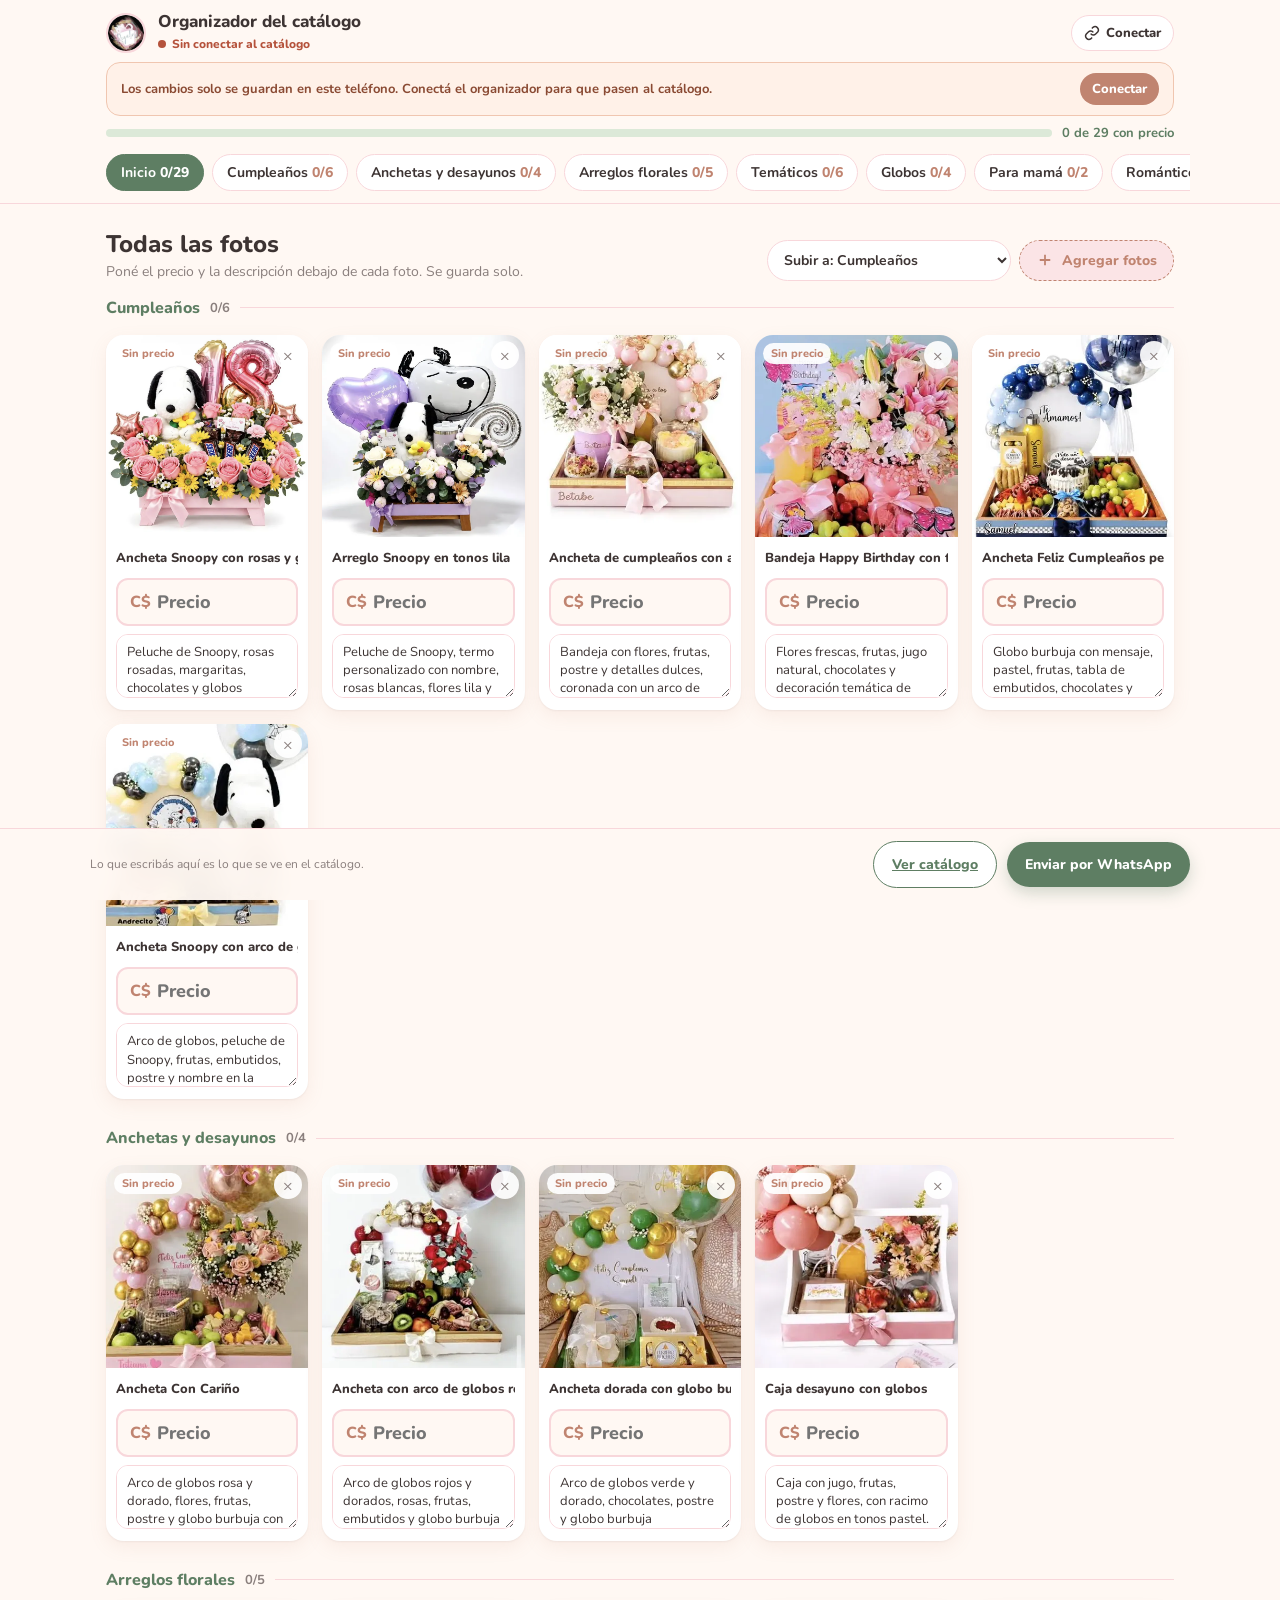
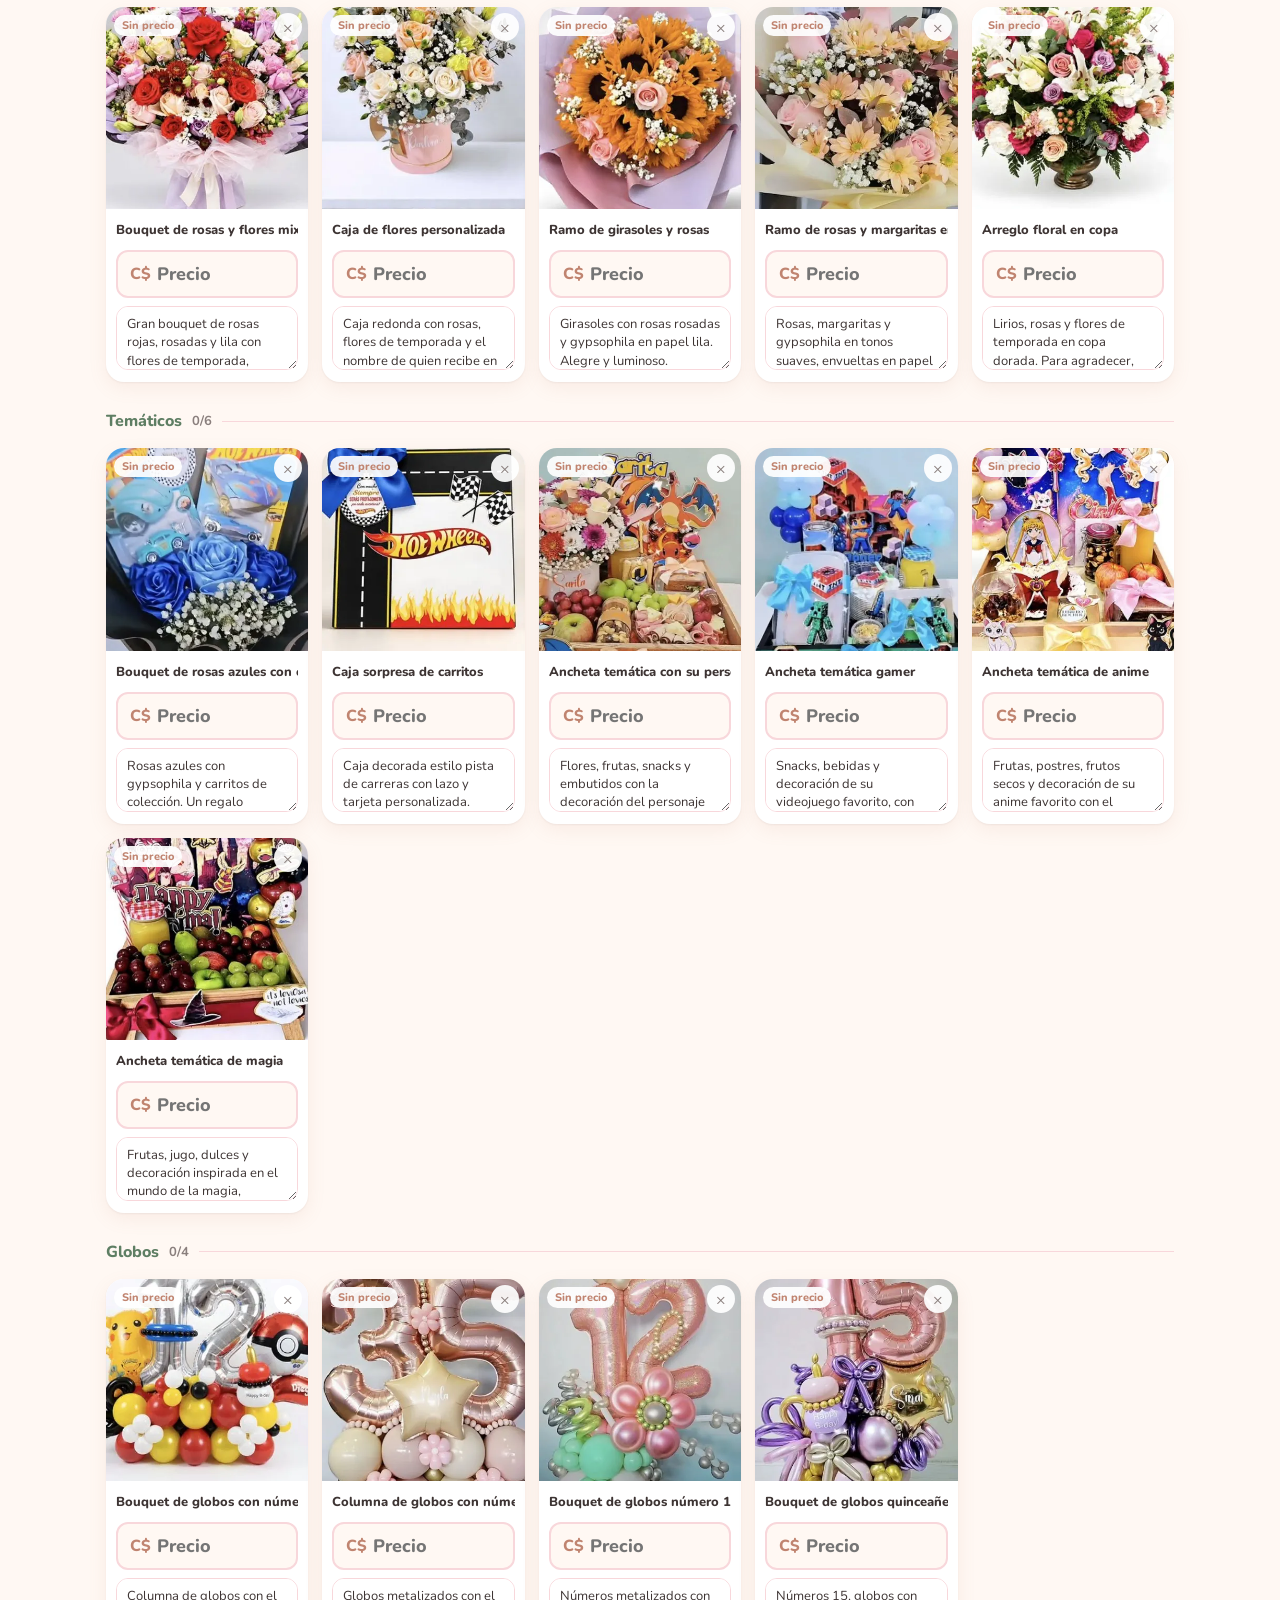
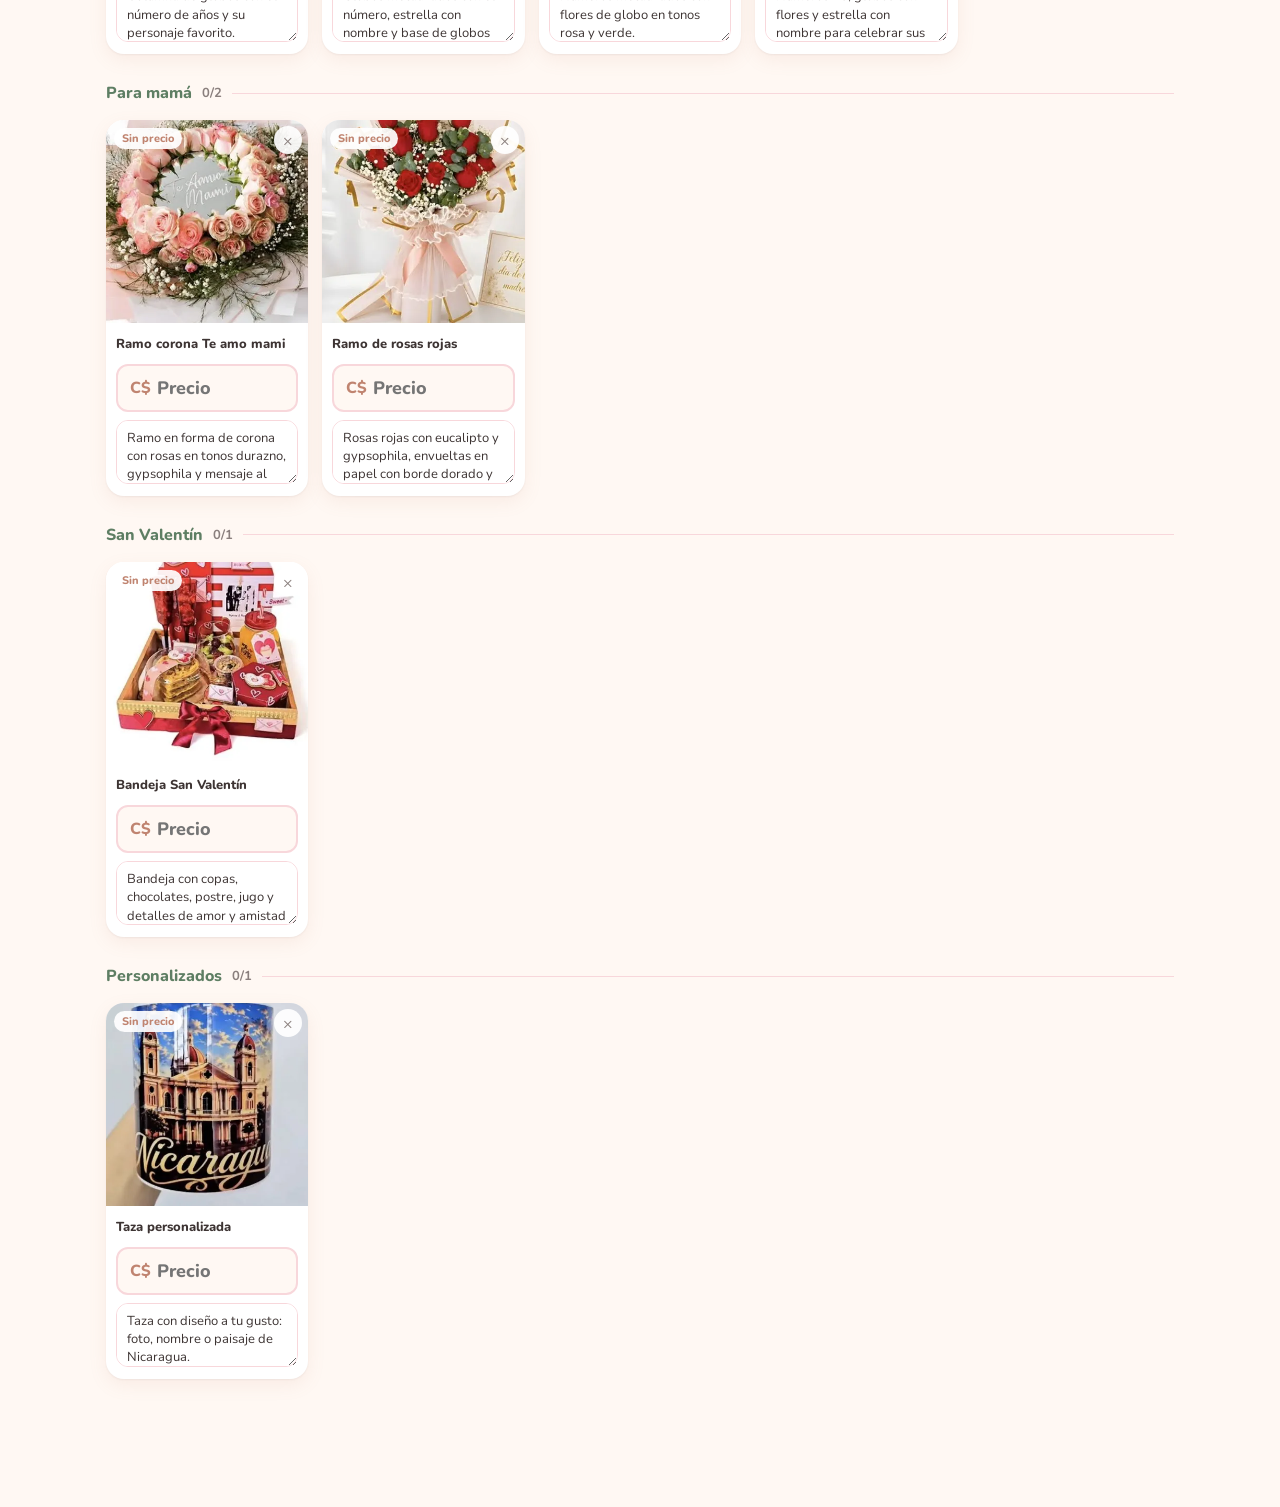
==== commit e895ba2c: "Organizador: subir varias fotos juntas sin que se pierdan Co-Authored-By: Claude Opus 5.5 <noreply@a" ====
--- a/precios/index.html
+++ b/precios/index.html
@@ -324,7 +324,7 @@
   pend[k]={...(pend[k]||{}),...campos}; LS.set("rp_pend",pend);
   pintarEstado(); programarGuardado();
 }
-function programarGuardado(ms=1500){ if(!token) return; clearTimeout(timer); timer=setTimeout(guardar,ms); }
+function programarGuardado(ms=1500){ if(!token||subiendo) return; clearTimeout(timer); timer=setTimeout(guardar,ms); }
 async function guardar(){
   if(!token||!Object.keys(pend).length) return pintarEstado();
   if(guardando){otraVez=true;return}
@@ -401,29 +401,82 @@
   if(!token){ toast("Primero conectá el organizador"); abrirPanel(); return; }
   $("fileIn").click();
 });
+/* Todas las fotos se suben primero como "blobs" (no chocan entre sí) y después
+   entran juntas en un solo guardado. Así no se pierde ninguna aunque sean muchas. */
+const GIT=`https://api.github.com/repos/${OWNER}/${REPO}/git/`;
+const espera=ms=>new Promise(r=>setTimeout(r,ms));
+let subiendo=false;
+async function gitApi(path,opt={}){
+  let ultimo="";
+  for(let n=0;n<5;n++){
+    try{
+      const r=await fetch(GIT+path,{...opt,headers:{...hdr(),"Content-Type":"application/json"},cache:"no-store"});
+      if(r.status===401){const e=new Error("clave");e.fatal=true;throw e}
+      if(r.ok) return await r.json();
+      ultimo=r.status;
+      if(r.status===422&&opt.sinReintento) {const e=new Error("422");e.code=422;throw e}
+    }catch(e){ if(e.fatal||e.code===422) throw e; ultimo=e.message; }
+    await espera(800*(n+1));
+  }
+  throw new Error("git "+path+" "+ultimo);
+}
 $("fileIn").addEventListener("change",async e=>{
   const files=[...e.target.files]; e.target.value=""; if(!files.length) return;
+  if(subiendo){ toast("Esperá que terminen de subir las fotos anteriores"); return; }
+  subiendo=true; clearTimeout(timer);
   const dest=actual==="todas"?$("secPick").value:actual;
-  toast("Subiendo fotos…"); let n=0;
-  for(const f of files){
-    try{
-      const blob=await achicar(f);
-      const nombre=Date.now()+"-"+(f.name.replace(/\.[^.]+$/,"").toLowerCase().normalize("NFD").replace(/[^a-z0-9]+/g,"-").replace(/^-|-$/g,"").slice(0,40)||"foto")+".webp";
-      const path=`${FOLDER}/${dest}/${nombre}`;
-      const r=await fetch(API+path,{method:"PUT",headers:{...hdr(),"Content-Type":"application/json"},body:JSON.stringify({message:"Organizador: foto nueva en "+dest,content:await aBase64(blob),branch:BRANCH})});
-      if(!r.ok) throw 0;
-      const j=await r.json(), key="gh:"+path, localSrc=URL.createObjectURL(blob);
-      ghFotos[key]={key,img:path,src:localSrc,sha:j.content.sha,sec:dest,name:bonito(f.name),origen:"gh"};
-      pend[key]={...(pend[key]||{}),img:path,sec:dest,name:bonito(f.name),price:0,desc:""};
-      n++;
-    }catch(err){ toast("No se pudo subir una foto. Revisá la conexión."); }
-  }
-  LS.set("rp_pend",pend); armar(); render(); pintarEstado(); programarGuardado(300);
-  if(n) toast(`${n} foto(s) subidas. Ponele precio y descripción.`);
+  const listos=[]; let hechos=0, fallas=0;
+  const avance=()=>toast(`Subiendo fotos… ${hechos} de ${files.length}`);
+  avance();
+  try{
+    // 1) preparar y subir cada foto (de 3 en 3)
+    let i=0;
+    const trabajador=async()=>{
+      while(i<files.length){
+        const idx=i++, f=files[idx];
+        try{
+          const blob=await achicar(f);
+          const nombre=Date.now()+"-"+idx+"-"+(f.name.replace(/\.[^.]+$/,"").toLowerCase().normalize("NFD").replace(/[^a-z0-9]+/g,"-").replace(/^-|-$/g,"").slice(0,40)||"foto")+".jpg";
+          const path=`${FOLDER}/${dest}/${nombre}`;
+          const b=await gitApi("blobs",{method:"POST",body:JSON.stringify({content:await aBase64(blob),encoding:"base64"})});
+          listos.push({path,sha:b.sha,blob,name:bonito(f.name)});
+        }catch(err){ if(err.fatal) throw err; fallas++; }
+        hechos++; avance();
+      }
+    };
+    await Promise.all([trabajador(),trabajador(),trabajador()]);
+    if(!listos.length) throw new Error("ninguna");
+    // 2) meterlas todas juntas en un solo guardado (se reintenta si algo cambió mientras tanto)
+    toast("Guardando las fotos en el catálogo…");
+    let ok=false;
+    for(let n=0;n<5&&!ok;n++){
+      try{
+        const ref=await gitApi("ref/heads/"+BRANCH);
+        const padre=ref.object.sha;
+        const com=await gitApi("commits/"+padre);
+        const arbol=await gitApi("trees",{method:"POST",body:JSON.stringify({base_tree:com.tree.sha,tree:listos.map(x=>({path:x.path,mode:"100644",type:"blob",sha:x.sha}))})});
+        const nuevo=await gitApi("commits",{method:"POST",body:JSON.stringify({message:`Organizador: ${listos.length} foto(s) nuevas en ${dest}`,tree:arbol.sha,parents:[padre]})});
+        await gitApi("refs/heads/"+BRANCH,{method:"PATCH",sinReintento:true,body:JSON.stringify({sha:nuevo.sha})});
+        ok=true;
+      }catch(err){ if(err.fatal) throw err; await espera(1000*(n+1)); }
+    }
+    if(!ok) throw new Error("commit");
+    listos.forEach(x=>{
+      const key="gh:"+x.path, localSrc=URL.createObjectURL(x.blob);
+      ghFotos[key]={key,img:x.path,src:localSrc,sha:x.sha,sec:dest,name:x.name,origen:"gh"};
+      pend[key]={...(pend[key]||{}),img:x.path,sec:dest,name:x.name,price:0,desc:""};
+    });
+    LS.set("rp_pend",pend); armar(); render(); pintarEstado();
+    toast(fallas?`Se subieron ${listos.length} de ${files.length}. Volvé a elegir las ${fallas} que faltan.`:`Listo: ${listos.length} foto(s) subidas. Ponele precio y descripción.`);
+  }catch(err){
+    toast(err.fatal?"La clave ya no sirve. Conectá de nuevo.":"No se pudieron guardar las fotos. Revisá la conexión e intentá otra vez.");
+  }finally{
+    subiendo=false; programarGuardado(400);
+  }
 });
 function achicar(file,max=1400){
   return new Promise(res=>{const img=new Image(),u=URL.createObjectURL(file);
-    img.onload=()=>{const k=Math.min(1,max/Math.max(img.width,img.height));const c=document.createElement("canvas");c.width=Math.round(img.width*k);c.height=Math.round(img.height*k);c.getContext("2d").drawImage(img,0,0,c.width,c.height);c.toBlob(b=>{URL.revokeObjectURL(u);res(b||file)},"image/webp",.82)};
+    img.onload=()=>{const k=Math.min(1,max/Math.max(img.width,img.height));const c=document.createElement("canvas");c.width=Math.round(img.width*k);c.height=Math.round(img.height*k);c.getContext("2d").drawImage(img,0,0,c.width,c.height);c.toBlob(b=>{URL.revokeObjectURL(u);res(b||file)},"image/jpeg",.82)};
     img.onerror=()=>res(file); img.src=u;});
 }
 function aBase64(blob){return new Promise(r=>{const fr=new FileReader();fr.onload=()=>r(fr.result.split(",")[1]);fr.readAsDataURL(blob)})}
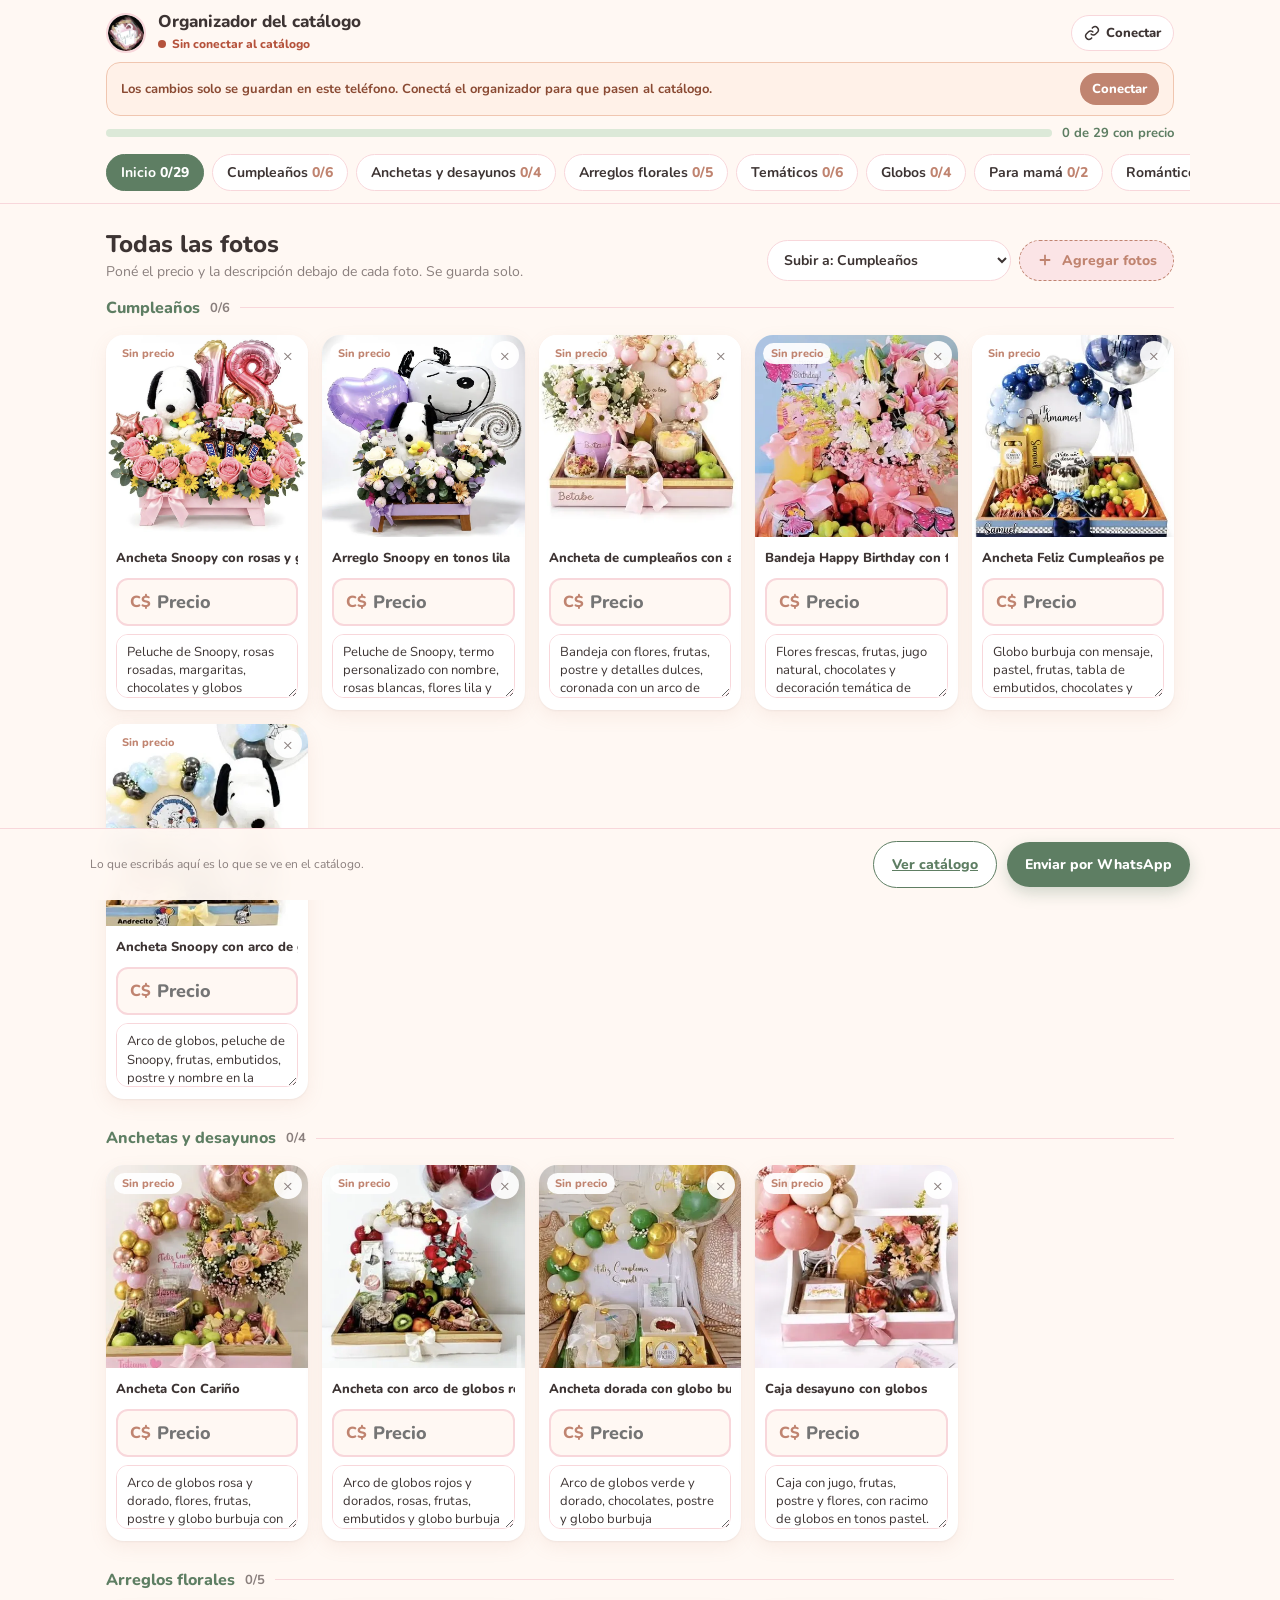
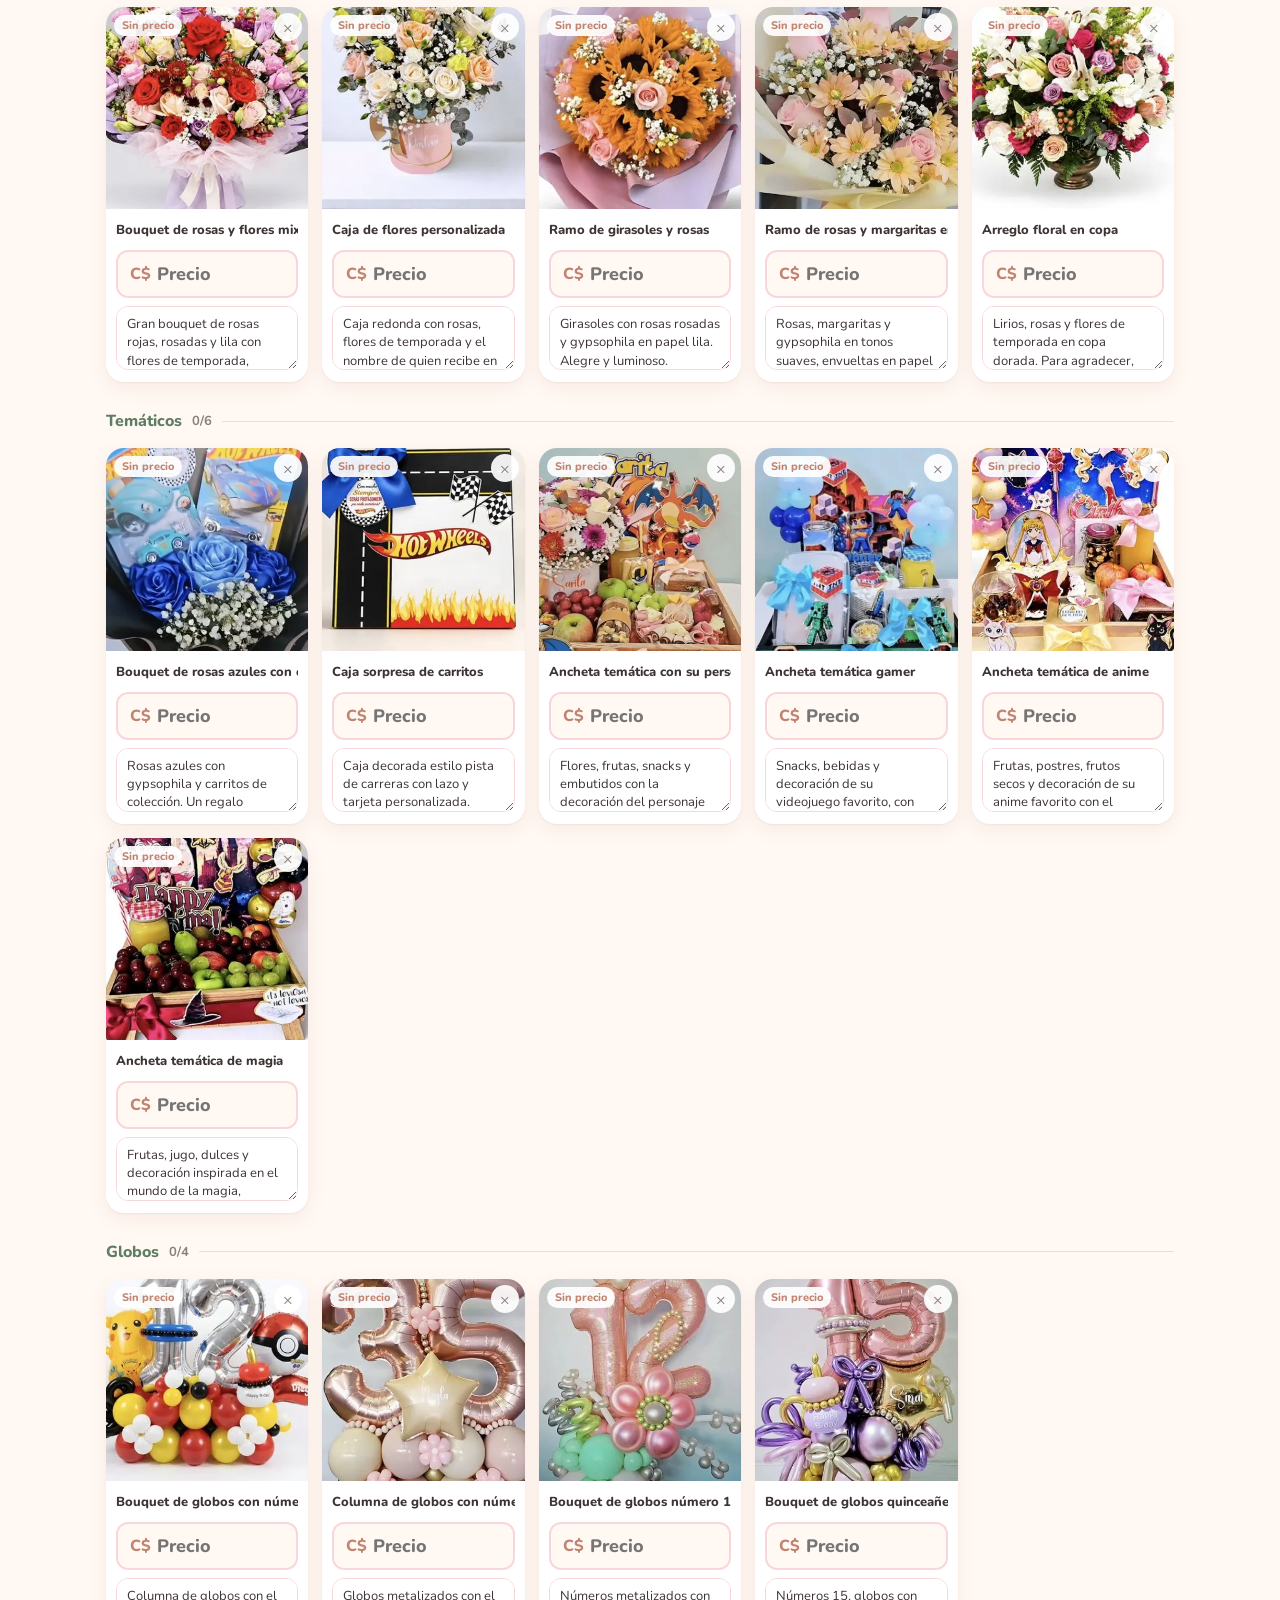
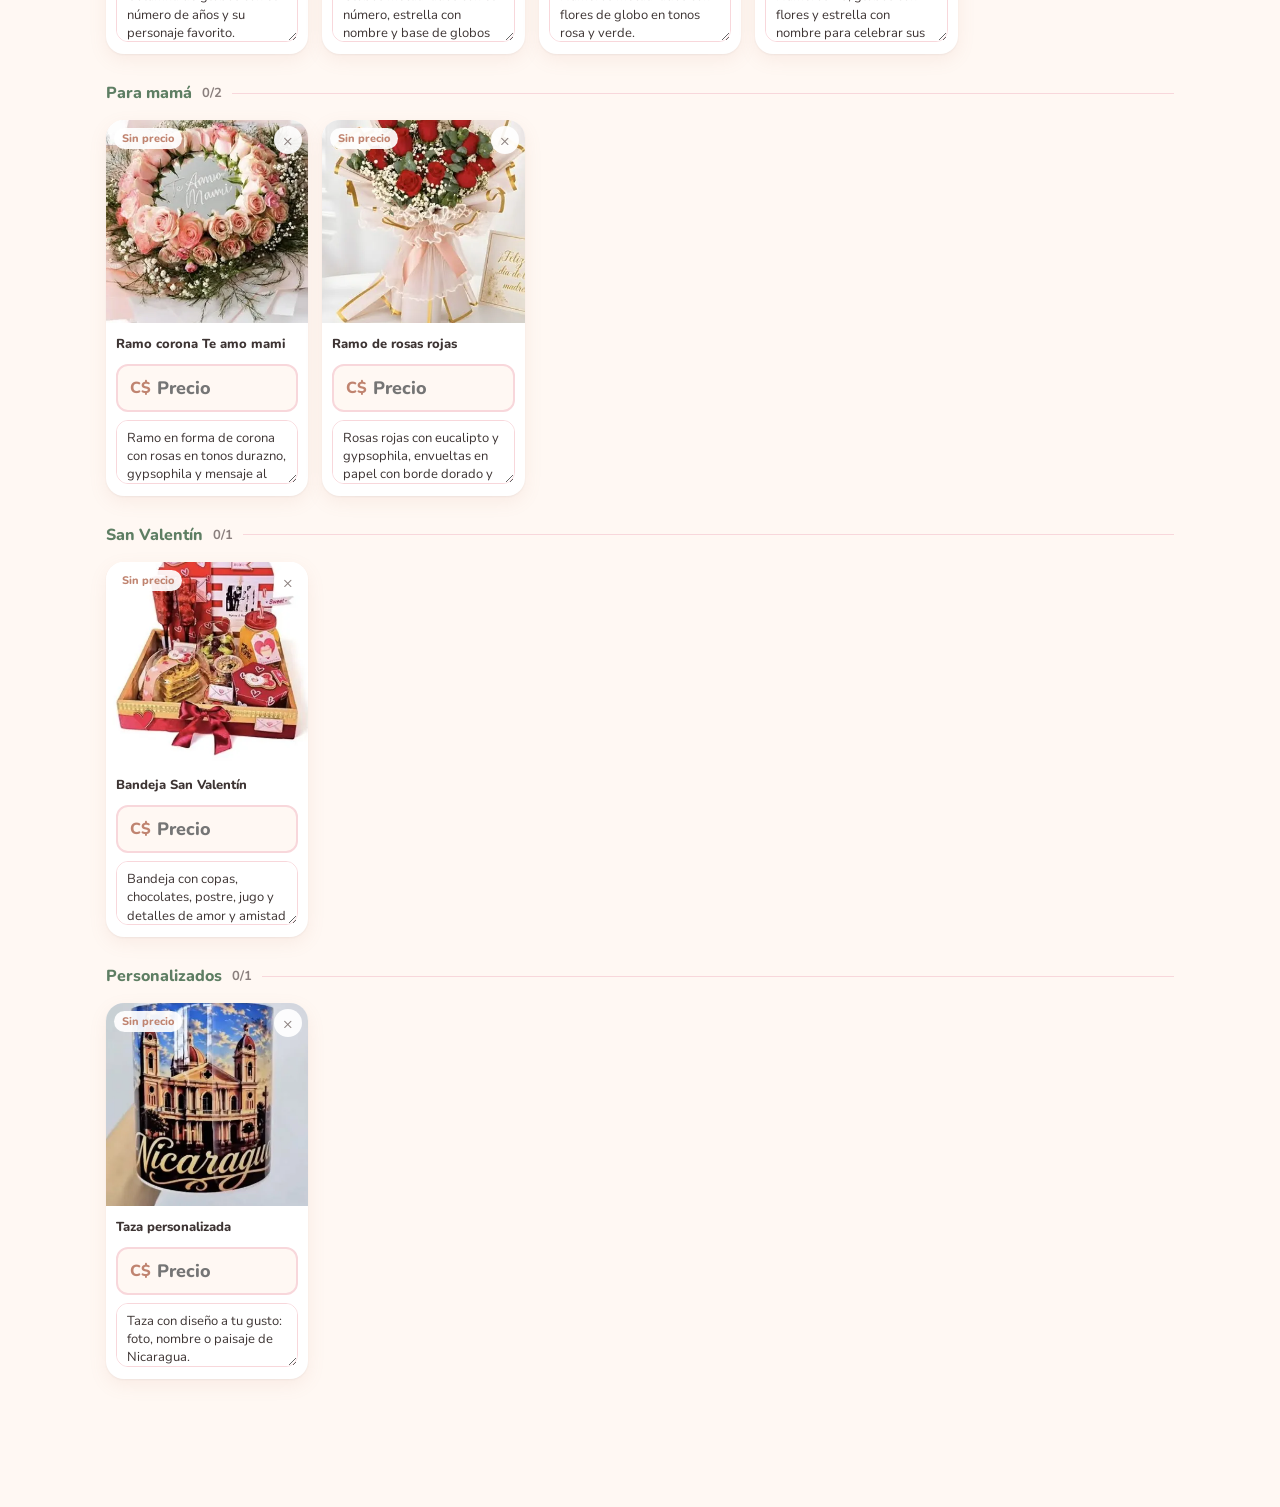
==== commit 4029afb4: "Organizador: subir 100+ fotos de una vez en tandas, con pausa automatica Co-Authored-By: Claude Opus" ====
--- a/precios/index.html
+++ b/precios/index.html
@@ -401,77 +401,97 @@
   if(!token){ toast("Primero conectá el organizador"); abrirPanel(); return; }
   $("fileIn").click();
 });
-/* Todas las fotos se suben primero como "blobs" (no chocan entre sí) y después
-   entran juntas en un solo guardado. Así no se pierde ninguna aunque sean muchas. */
+/* Subida de muchas fotos (probado para 100+):
+   - cada foto se sube como "blob" a un ritmo que GitHub acepta (~60 por minuto)
+   - se guardan en tandas de 20, así lo ya subido no se pierde si se corta
+   - si GitHub pide esperar, espera y sigue solo
+   - mantiene la pantalla encendida mientras sube */
 const GIT=`https://api.github.com/repos/${OWNER}/${REPO}/git/`;
 const espera=ms=>new Promise(r=>setTimeout(r,ms));
-let subiendo=false;
+const TANDA=20, RITMO=1000;
+let subiendo=false, ultimoEnvio=0;
+async function turno(){ const ahora=Date.now(), t=Math.max(ahora, ultimoEnvio+RITMO); ultimoEnvio=t; if(t>ahora) await espera(t-ahora); }
 async function gitApi(path,opt={}){
   let ultimo="";
-  for(let n=0;n<5;n++){
+  for(let n=0;n<8;n++){
     try{
+      if(opt.method) await turno();
       const r=await fetch(GIT+path,{...opt,headers:{...hdr(),"Content-Type":"application/json"},cache:"no-store"});
       if(r.status===401){const e=new Error("clave");e.fatal=true;throw e}
       if(r.ok) return await r.json();
       ultimo=r.status;
-      if(r.status===422&&opt.sinReintento) {const e=new Error("422");e.code=422;throw e}
+      if(r.status===422&&opt.sinReintento){const e=new Error("422");e.code=422;throw e}
+      if(r.status===403||r.status===429){
+        const ra=Number(r.headers.get("retry-after"))||0, reset=Number(r.headers.get("x-ratelimit-reset"))||0;
+        const ms=ra?ra*1000:(reset?Math.max(5000,reset*1000-Date.now()+1000):60000);
+        toast(`GitHub pidió una pausa. Sigue solo en ${Math.ceil(Math.min(ms,120000)/1000)} s… no cerrés la página`);
+        await espera(Math.min(ms,120000)); continue;
+      }
     }catch(e){ if(e.fatal||e.code===422) throw e; ultimo=e.message; }
-    await espera(800*(n+1));
+    await espera(1000*(n+1));
   }
   throw new Error("git "+path+" "+ultimo);
 }
+async function guardarTanda(lista,dest){
+  for(let n=0;n<6;n++){
+    try{
+      const ref=await gitApi("ref/heads/"+BRANCH);
+      const padre=ref.object.sha;
+      const com=await gitApi("commits/"+padre);
+      const arbol=await gitApi("trees",{method:"POST",body:JSON.stringify({base_tree:com.tree.sha,tree:lista.map(x=>({path:x.path,mode:"100644",type:"blob",sha:x.sha}))})});
+      const nuevo=await gitApi("commits",{method:"POST",body:JSON.stringify({message:`Organizador: ${lista.length} foto(s) nuevas en ${dest}`,tree:arbol.sha,parents:[padre]})});
+      await gitApi("refs/heads/"+BRANCH,{method:"PATCH",sinReintento:true,body:JSON.stringify({sha:nuevo.sha})});
+      return true;
+    }catch(err){ if(err.fatal) throw err; await espera(1500*(n+1)); }
+  }
+  return false;
+}
+let wake=null;
+async function pantallaEncendida(on){
+  try{ if(on&&"wakeLock" in navigator){wake=await navigator.wakeLock.request("screen")} else if(!on&&wake){await wake.release();wake=null} }catch(e){}
+}
+window.addEventListener("beforeunload",e=>{ if(subiendo){e.preventDefault();e.returnValue=""} });
 $("fileIn").addEventListener("change",async e=>{
   const files=[...e.target.files]; e.target.value=""; if(!files.length) return;
   if(subiendo){ toast("Esperá que terminen de subir las fotos anteriores"); return; }
-  subiendo=true; clearTimeout(timer);
+  subiendo=true; clearTimeout(timer); pantallaEncendida(true);
   const dest=actual==="todas"?$("secPick").value:actual;
-  const listos=[]; let hechos=0, fallas=0;
-  const avance=()=>toast(`Subiendo fotos… ${hechos} de ${files.length}`);
+  let hechos=0, subidas=0, fallas=0;
+  const avance=()=>toast(`Subiendo fotos… ${hechos} de ${files.length}. No cerrés la página.`);
   avance();
   try{
-    // 1) preparar y subir cada foto (de 3 en 3)
-    let i=0;
-    const trabajador=async()=>{
-      while(i<files.length){
-        const idx=i++, f=files[idx];
-        try{
-          const blob=await achicar(f);
-          const nombre=Date.now()+"-"+idx+"-"+(f.name.replace(/\.[^.]+$/,"").toLowerCase().normalize("NFD").replace(/[^a-z0-9]+/g,"-").replace(/^-|-$/g,"").slice(0,40)||"foto")+".jpg";
-          const path=`${FOLDER}/${dest}/${nombre}`;
-          const b=await gitApi("blobs",{method:"POST",body:JSON.stringify({content:await aBase64(blob),encoding:"base64"})});
-          listos.push({path,sha:b.sha,blob,name:bonito(f.name)});
-        }catch(err){ if(err.fatal) throw err; fallas++; }
-        hechos++; avance();
-      }
-    };
-    await Promise.all([trabajador(),trabajador(),trabajador()]);
-    if(!listos.length) throw new Error("ninguna");
-    // 2) meterlas todas juntas en un solo guardado (se reintenta si algo cambió mientras tanto)
-    toast("Guardando las fotos en el catálogo…");
-    let ok=false;
-    for(let n=0;n<5&&!ok;n++){
-      try{
-        const ref=await gitApi("ref/heads/"+BRANCH);
-        const padre=ref.object.sha;
-        const com=await gitApi("commits/"+padre);
-        const arbol=await gitApi("trees",{method:"POST",body:JSON.stringify({base_tree:com.tree.sha,tree:listos.map(x=>({path:x.path,mode:"100644",type:"blob",sha:x.sha}))})});
-        const nuevo=await gitApi("commits",{method:"POST",body:JSON.stringify({message:`Organizador: ${listos.length} foto(s) nuevas en ${dest}`,tree:arbol.sha,parents:[padre]})});
-        await gitApi("refs/heads/"+BRANCH,{method:"PATCH",sinReintento:true,body:JSON.stringify({sha:nuevo.sha})});
-        ok=true;
-      }catch(err){ if(err.fatal) throw err; await espera(1000*(n+1)); }
+    for(let ini=0; ini<files.length; ini+=TANDA){
+      const parte=files.slice(ini,ini+TANDA), listos=[];
+      let i=0;
+      const trabajador=async()=>{
+        while(i<parte.length){
+          const idx=ini+(i++), f=files[idx];
+          try{
+            const blob=await achicar(f);
+            const nombre=Date.now()+"-"+idx+"-"+(f.name.replace(/\.[^.]+$/,"").toLowerCase().normalize("NFD").replace(/[^a-z0-9]+/g,"-").replace(/^-|-$/g,"").slice(0,40)||"foto")+".jpg";
+            const path=`${FOLDER}/${dest}/${nombre}`;
+            const b=await gitApi("blobs",{method:"POST",body:JSON.stringify({content:await aBase64(blob),encoding:"base64"})});
+            listos.push({path,sha:b.sha,blob,name:bonito(f.name)});
+          }catch(err){ if(err.fatal) throw err; fallas++; }
+          hechos++; avance();
+        }
+      };
+      await Promise.all([trabajador(),trabajador()]);
+      if(!listos.length) continue;
+      if(!(await guardarTanda(listos,dest))){ fallas+=listos.length; continue; }
+      listos.forEach(x=>{
+        const key="gh:"+x.path, localSrc=URL.createObjectURL(x.blob);
+        ghFotos[key]={key,img:x.path,src:localSrc,sha:x.sha,sec:dest,name:x.name,origen:"gh"};
+        pend[key]={...(pend[key]||{}),img:x.path,sec:dest,name:x.name,price:0,desc:""};
+      });
+      subidas+=listos.length;
+      LS.set("rp_pend",pend); armar(); render(); pintarEstado();
     }
-    if(!ok) throw new Error("commit");
-    listos.forEach(x=>{
-      const key="gh:"+x.path, localSrc=URL.createObjectURL(x.blob);
-      ghFotos[key]={key,img:x.path,src:localSrc,sha:x.sha,sec:dest,name:x.name,origen:"gh"};
-      pend[key]={...(pend[key]||{}),img:x.path,sec:dest,name:x.name,price:0,desc:""};
-    });
-    LS.set("rp_pend",pend); armar(); render(); pintarEstado();
-    toast(fallas?`Se subieron ${listos.length} de ${files.length}. Volvé a elegir las ${fallas} que faltan.`:`Listo: ${listos.length} foto(s) subidas. Ponele precio y descripción.`);
+    toast(fallas?`Se subieron ${subidas} de ${files.length}. Volvé a elegir las ${fallas} que faltan.`:`Listo: ${subidas} foto(s) subidas. Ponele precio y descripción.`);
   }catch(err){
-    toast(err.fatal?"La clave ya no sirve. Conectá de nuevo.":"No se pudieron guardar las fotos. Revisá la conexión e intentá otra vez.");
+    toast(err.fatal?"La clave ya no sirve. Conectá de nuevo.":`Se cortó la subida. Quedaron guardadas ${subidas} de ${files.length}.`);
   }finally{
-    subiendo=false; programarGuardado(400);
+    subiendo=false; pantallaEncendida(false); programarGuardado(400);
   }
 });
 function achicar(file,max=1400){
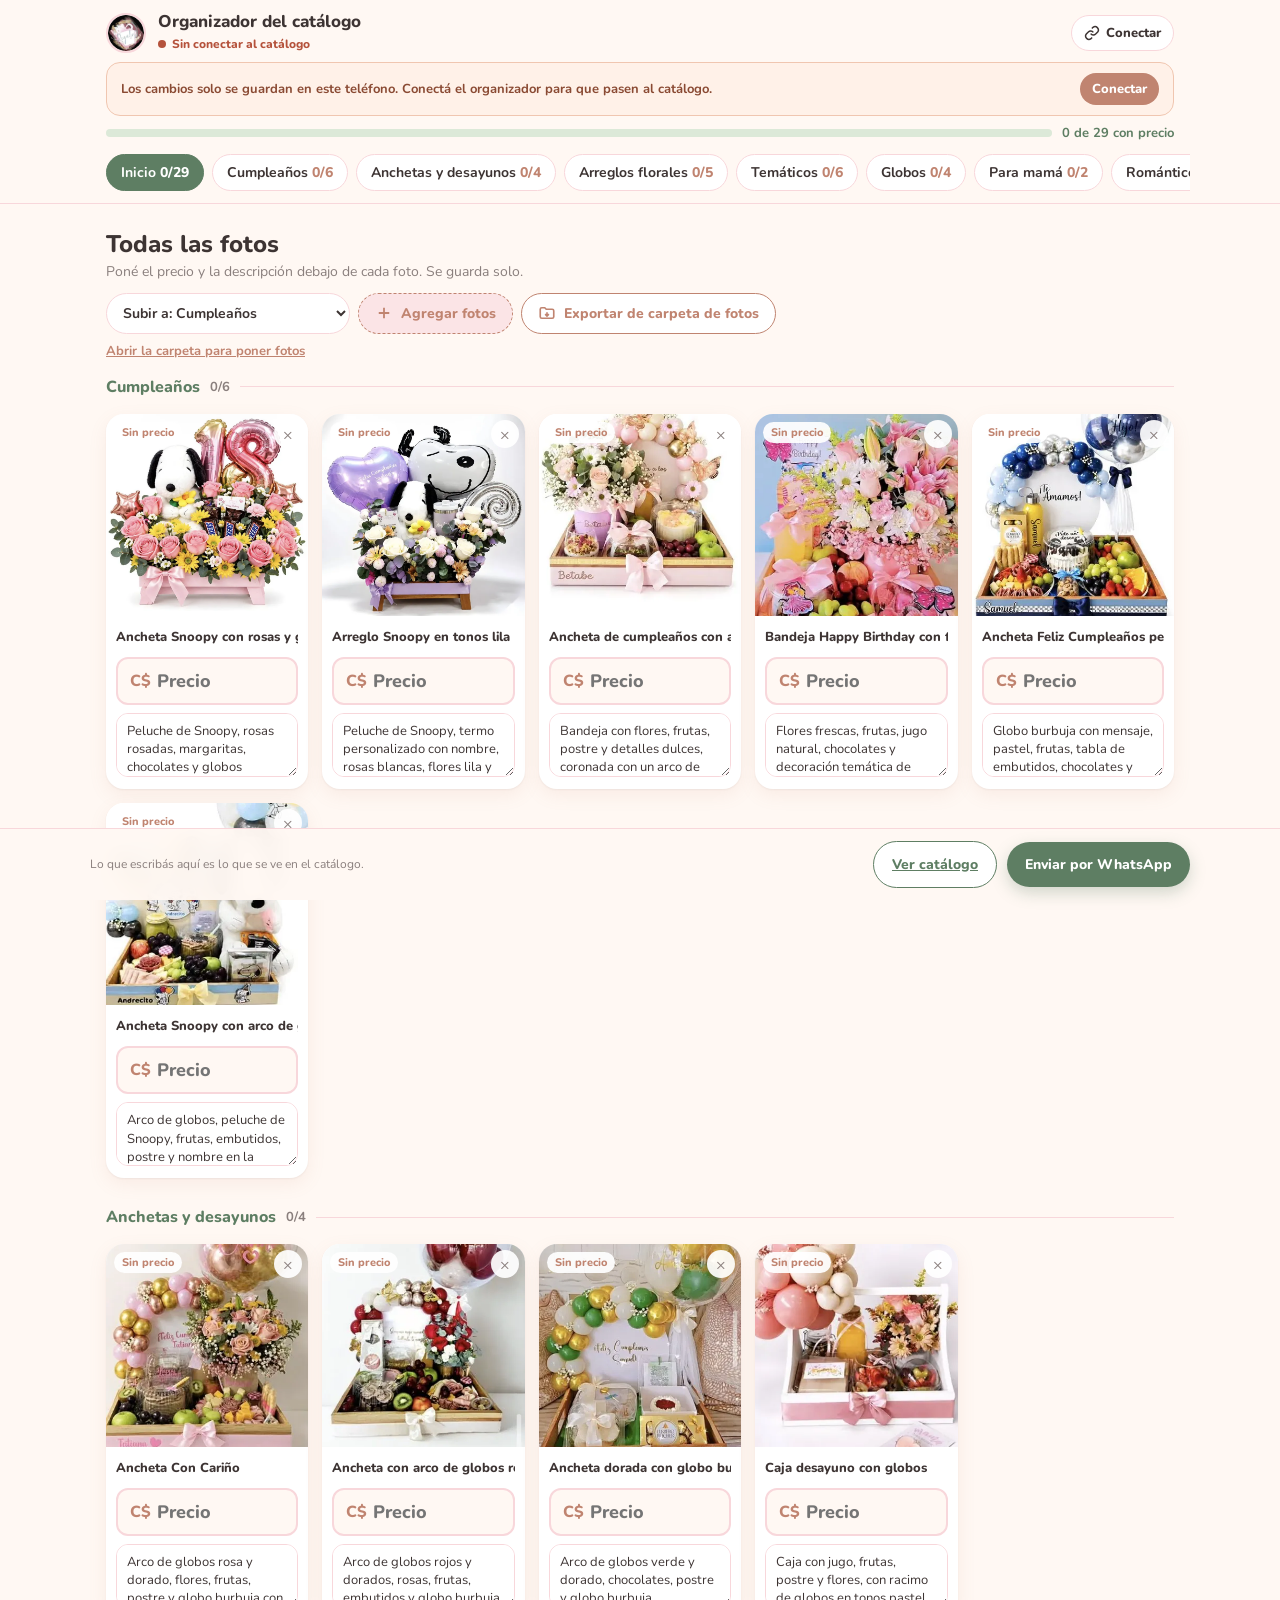
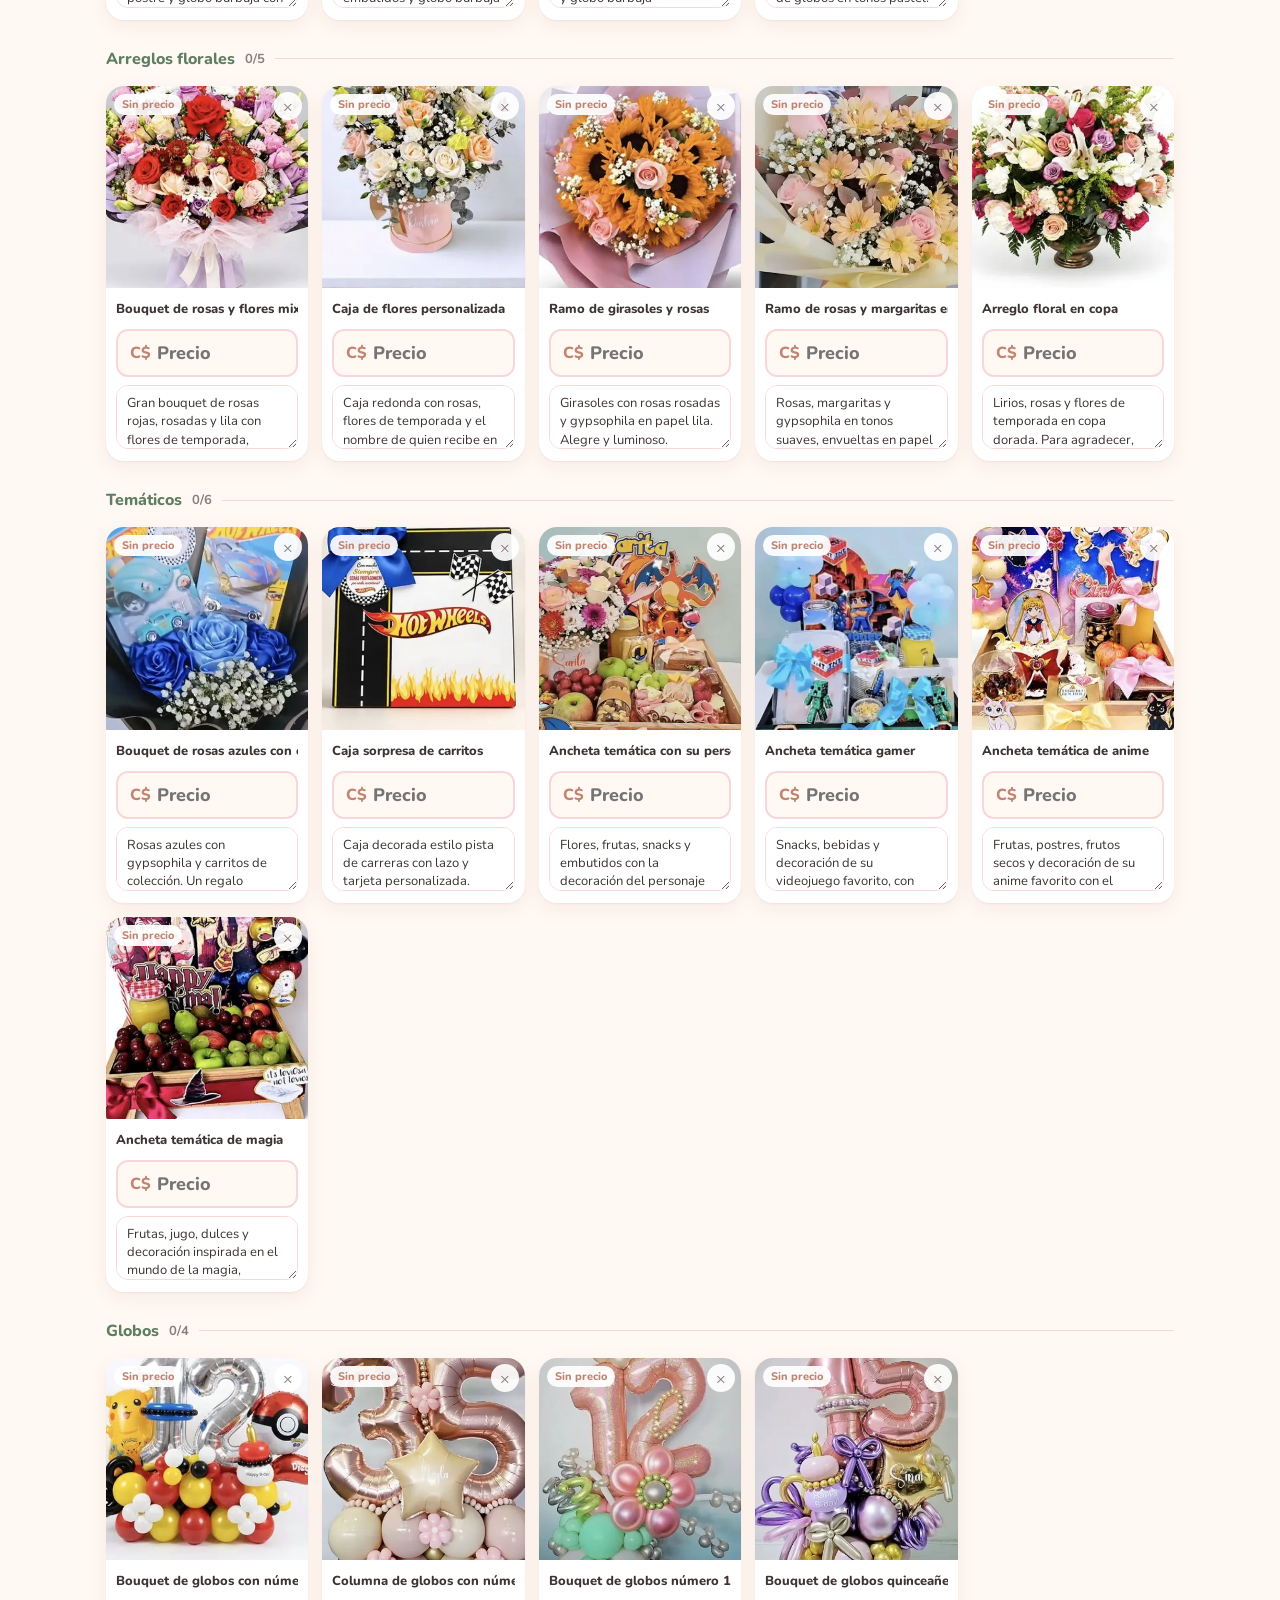
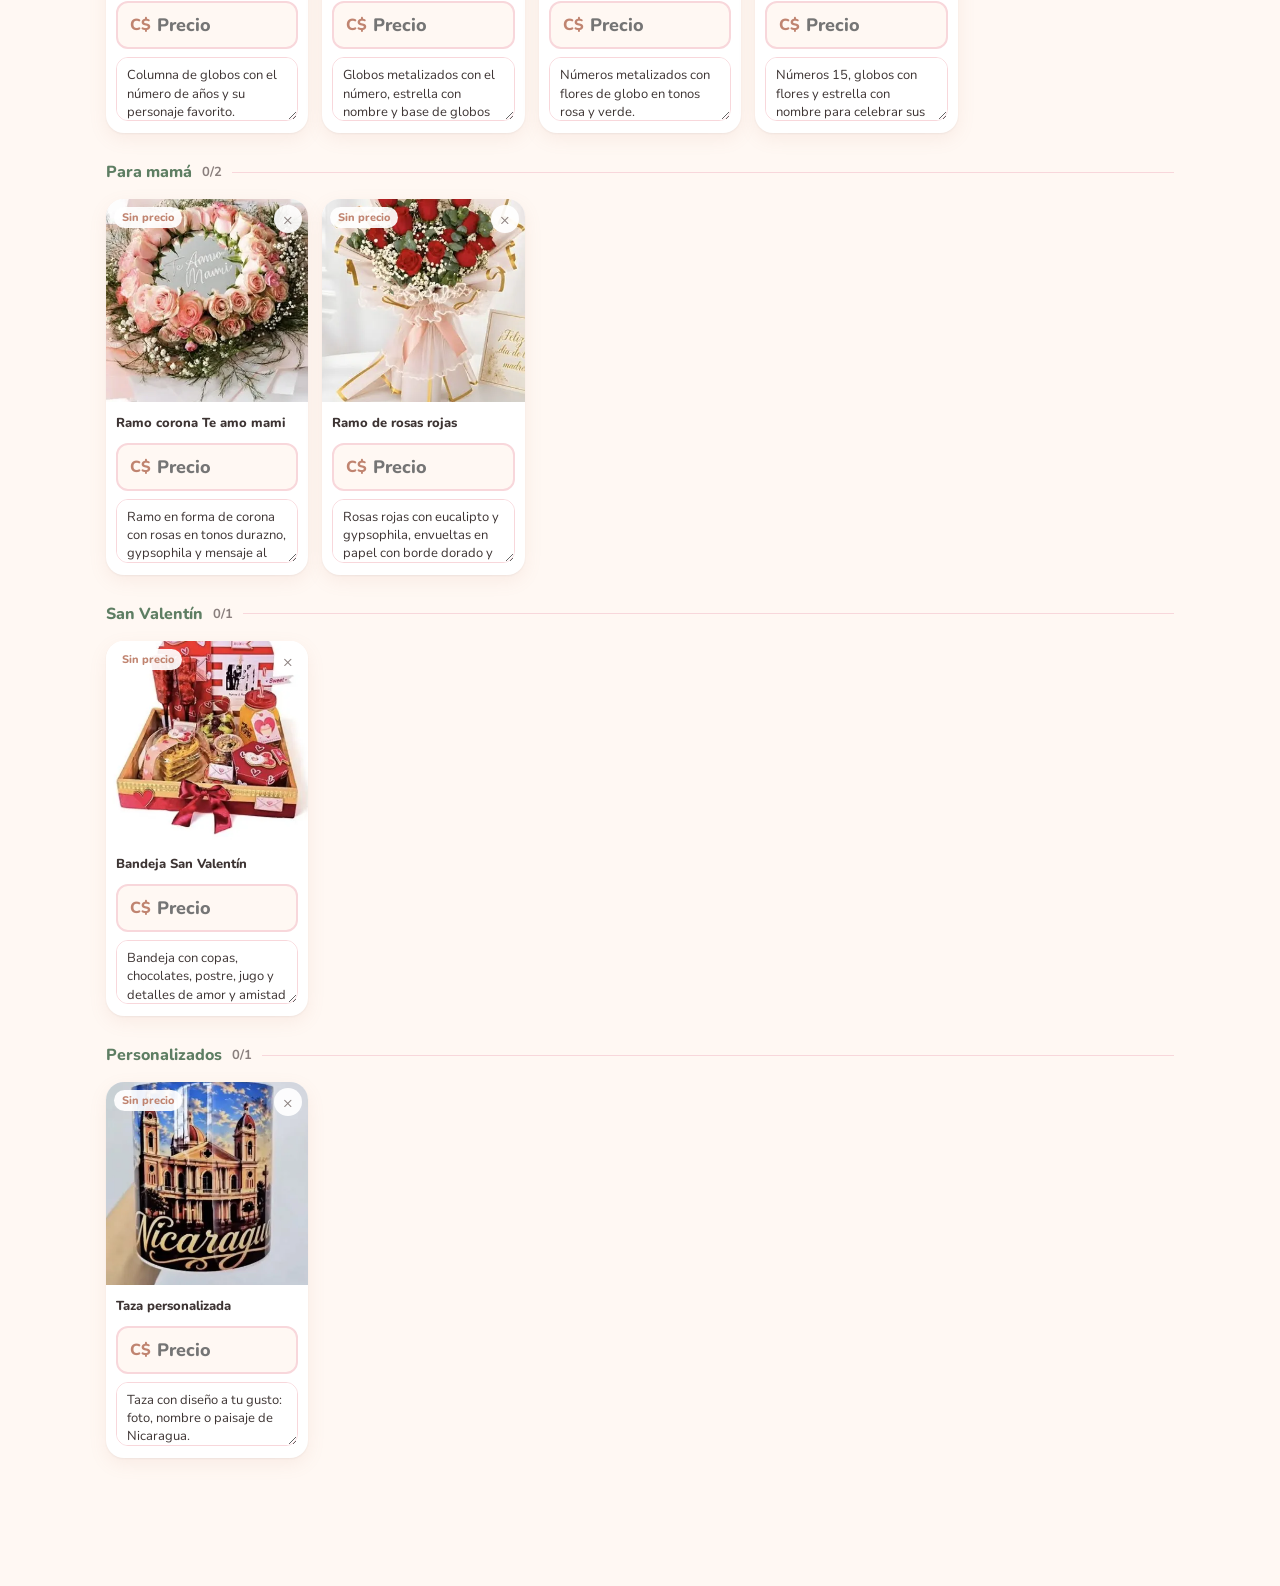
==== commit 45fe0481: "Organizador: carpeta de fotos y boton Exportar de carpeta de fotos Co-Authored-By: Claude Opus 5.5 <" ====
--- a/precios/index.html
+++ b/precios/index.html
@@ -56,6 +56,8 @@
 body.inicio .pick{display:inline-block}
 .add{display:inline-flex;align-items:center;gap:8px;padding:10px 16px;border-radius:999px;background:var(--rosa);border:1.5px dashed var(--cobre);font-weight:800;font-size:14px;color:var(--cobre)}
 .add:hover{background:var(--rosa2)}
+.add.carp{background:#fff;border-style:solid}
+.carp-link{font-size:13px;font-weight:700;color:var(--cobre);text-decoration:underline;width:100%}
 
 .grid{display:grid;grid-template-columns:repeat(auto-fill,minmax(190px,1fr));gap:14px}
 .sec-lbl{grid-column:1/-1;display:flex;align-items:center;gap:10px;margin:14px 0 2px;font-size:16px;font-weight:800;color:var(--salvia)}
@@ -134,6 +136,11 @@
         <svg width="18" height="18" viewBox="0 0 24 24" fill="none" stroke="currentColor" stroke-width="2.4"><path d="M12 5v14M5 12h14"/></svg>
         Agregar fotos
       </button>
+      <button class="add carp" id="carpetaBtn">
+        <svg width="18" height="18" viewBox="0 0 24 24" fill="none" stroke="currentColor" stroke-width="2.2"><path d="M3 7a2 2 0 0 1 2-2h4l2 2h8a2 2 0 0 1 2 2v8a2 2 0 0 1-2 2H5a2 2 0 0 1-2-2z"/><path d="M12 11v5M9.5 13.5 12 16l2.5-2.5"/></svg>
+        Exportar de carpeta de fotos
+      </button>
+      <a class="carp-link" id="carpetaLink" target="_blank" rel="noopener">Abrir la carpeta para poner fotos</a>
     </div>
   </div>
   <div class="grid" id="grid"><div class="cargando">Cargando el catálogo…</div></div>
@@ -432,13 +439,13 @@
   }
   throw new Error("git "+path+" "+ultimo);
 }
-async function guardarTanda(lista,dest){
+async function guardarTanda(lista,dest,borrar=[]){
   for(let n=0;n<6;n++){
     try{
       const ref=await gitApi("ref/heads/"+BRANCH);
       const padre=ref.object.sha;
       const com=await gitApi("commits/"+padre);
-      const arbol=await gitApi("trees",{method:"POST",body:JSON.stringify({base_tree:com.tree.sha,tree:lista.map(x=>({path:x.path,mode:"100644",type:"blob",sha:x.sha}))})});
+      const arbol=await gitApi("trees",{method:"POST",body:JSON.stringify({base_tree:com.tree.sha,tree:lista.map(x=>({path:x.path,mode:"100644",type:"blob",sha:x.sha})).concat(borrar.map(path=>({path,mode:"100644",type:"blob",sha:null})))})});
       const nuevo=await gitApi("commits",{method:"POST",body:JSON.stringify({message:`Organizador: ${lista.length} foto(s) nuevas en ${dest}`,tree:arbol.sha,parents:[padre]})});
       await gitApi("refs/heads/"+BRANCH,{method:"PATCH",sinReintento:true,body:JSON.stringify({sha:nuevo.sha})});
       return true;
@@ -494,6 +501,65 @@
     subiendo=false; pantallaEncendida(false); programarGuardado(400);
   }
 });
+/* ====== Carpeta de fotos ======
+   Se ponen las fotos en precios/carpeta (desde GitHub, con el link "Abrir la carpeta")
+   y el botón las pasa a la sección elegida: las achica, las mete al catálogo y vacía la carpeta. */
+const CARPETA="precios/carpeta";
+$("carpetaLink").href=`https://github.com/${OWNER}/${REPO}/upload/${BRANCH}/${CARPETA}`;
+$("carpetaBtn").addEventListener("click",async()=>{
+  if(!token){ toast("Primero conectá el organizador"); abrirPanel(); return; }
+  if(subiendo){ toast("Esperá que termine la subida que está en curso"); return; }
+  let lista=[];
+  try{
+    const r=await fetch(API+CARPETA+"?ref="+BRANCH+"&t="+Date.now(),{headers:hdr(),cache:"no-store"});
+    if(r.ok) lista=(await r.json()).filter(f=>f.type==="file"&&/\.(jpe?g|png|webp|gif|avif|heic|heif)$/i.test(f.name));
+    else if(r.status!==404) throw 0;
+  }catch(e){ toast("No se pudo abrir la carpeta. Revisá la conexión."); return; }
+  if(!lista.length){ toast("La carpeta está vacía. Tocá \"Abrir la carpeta\" para poner fotos."); return; }
+  const dest=actual==="todas"?$("secPick").value:actual;
+  const sec=(SECCIONES.find(s=>s.id===dest)||{}).name||dest;
+  if(!confirm(`Hay ${lista.length} foto(s) en la carpeta.\n¿Pasarlas a la sección "${sec}"?`)) return;
+  subiendo=true; clearTimeout(timer); pantallaEncendida(true);
+  let hechos=0, subidas=0, fallas=0;
+  const avance=()=>toast(`Pasando fotos de la carpeta… ${hechos} de ${lista.length}. No cerrés la página.`);
+  avance();
+  try{
+    for(let ini=0; ini<lista.length; ini+=TANDA){
+      const parte=lista.slice(ini,ini+TANDA), listos=[], borrar=[];
+      let i=0;
+      const trabajador=async()=>{
+        while(i<parte.length){
+          const idx=ini+(i++), f=lista[idx];
+          try{
+            const orig=await (await fetch(f.download_url+(f.download_url.includes("?")?"&":"?")+"t="+Date.now(),{cache:"no-store"})).blob();
+            const blob=await achicar(orig);
+            const nombre=Date.now()+"-"+idx+"-"+(f.name.replace(/\.[^.]+$/,"").toLowerCase().normalize("NFD").replace(/[^a-z0-9]+/g,"-").replace(/^-|-$/g,"").slice(0,40)||"foto")+".jpg";
+            const path=`${FOLDER}/${dest}/${nombre}`;
+            const b=await gitApi("blobs",{method:"POST",body:JSON.stringify({content:await aBase64(blob),encoding:"base64"})});
+            listos.push({path,sha:b.sha,blob,name:bonito(f.name)}); borrar.push(f.path);
+          }catch(err){ if(err.fatal) throw err; fallas++; }
+          hechos++; avance();
+        }
+      };
+      await Promise.all([trabajador(),trabajador()]);
+      if(!listos.length) continue;
+      if(!(await guardarTanda(listos,dest,borrar))){ fallas+=listos.length; continue; }
+      listos.forEach(x=>{
+        const key="gh:"+x.path, localSrc=URL.createObjectURL(x.blob);
+        ghFotos[key]={key,img:x.path,src:localSrc,sha:x.sha,sec:dest,name:x.name,origen:"gh"};
+        pend[key]={...(pend[key]||{}),img:x.path,sec:dest,name:x.name,price:0,desc:""};
+      });
+      subidas+=listos.length;
+      LS.set("rp_pend",pend); armar(); render(); pintarEstado();
+    }
+    toast(fallas?`Se pasaron ${subidas} de ${lista.length}. Las ${fallas} que faltan siguen en la carpeta: tocá el botón otra vez.`:`Listo: ${subidas} foto(s) pasadas a "${sec}". La carpeta quedó vacía.`);
+  }catch(err){
+    toast(err.fatal?"La clave ya no sirve. Conectá de nuevo.":`Se cortó. Se pasaron ${subidas}; las demás siguen en la carpeta.`);
+  }finally{
+    subiendo=false; pantallaEncendida(false); programarGuardado(400);
+  }
+});
+
 function achicar(file,max=1400){
   return new Promise(res=>{const img=new Image(),u=URL.createObjectURL(file);
     img.onload=()=>{const k=Math.min(1,max/Math.max(img.width,img.height));const c=document.createElement("canvas");c.width=Math.round(img.width*k);c.height=Math.round(img.height*k);c.getContext("2d").drawImage(img,0,0,c.width,c.height);c.toBlob(b=>{URL.revokeObjectURL(u);res(b||file)},"image/jpeg",.82)};
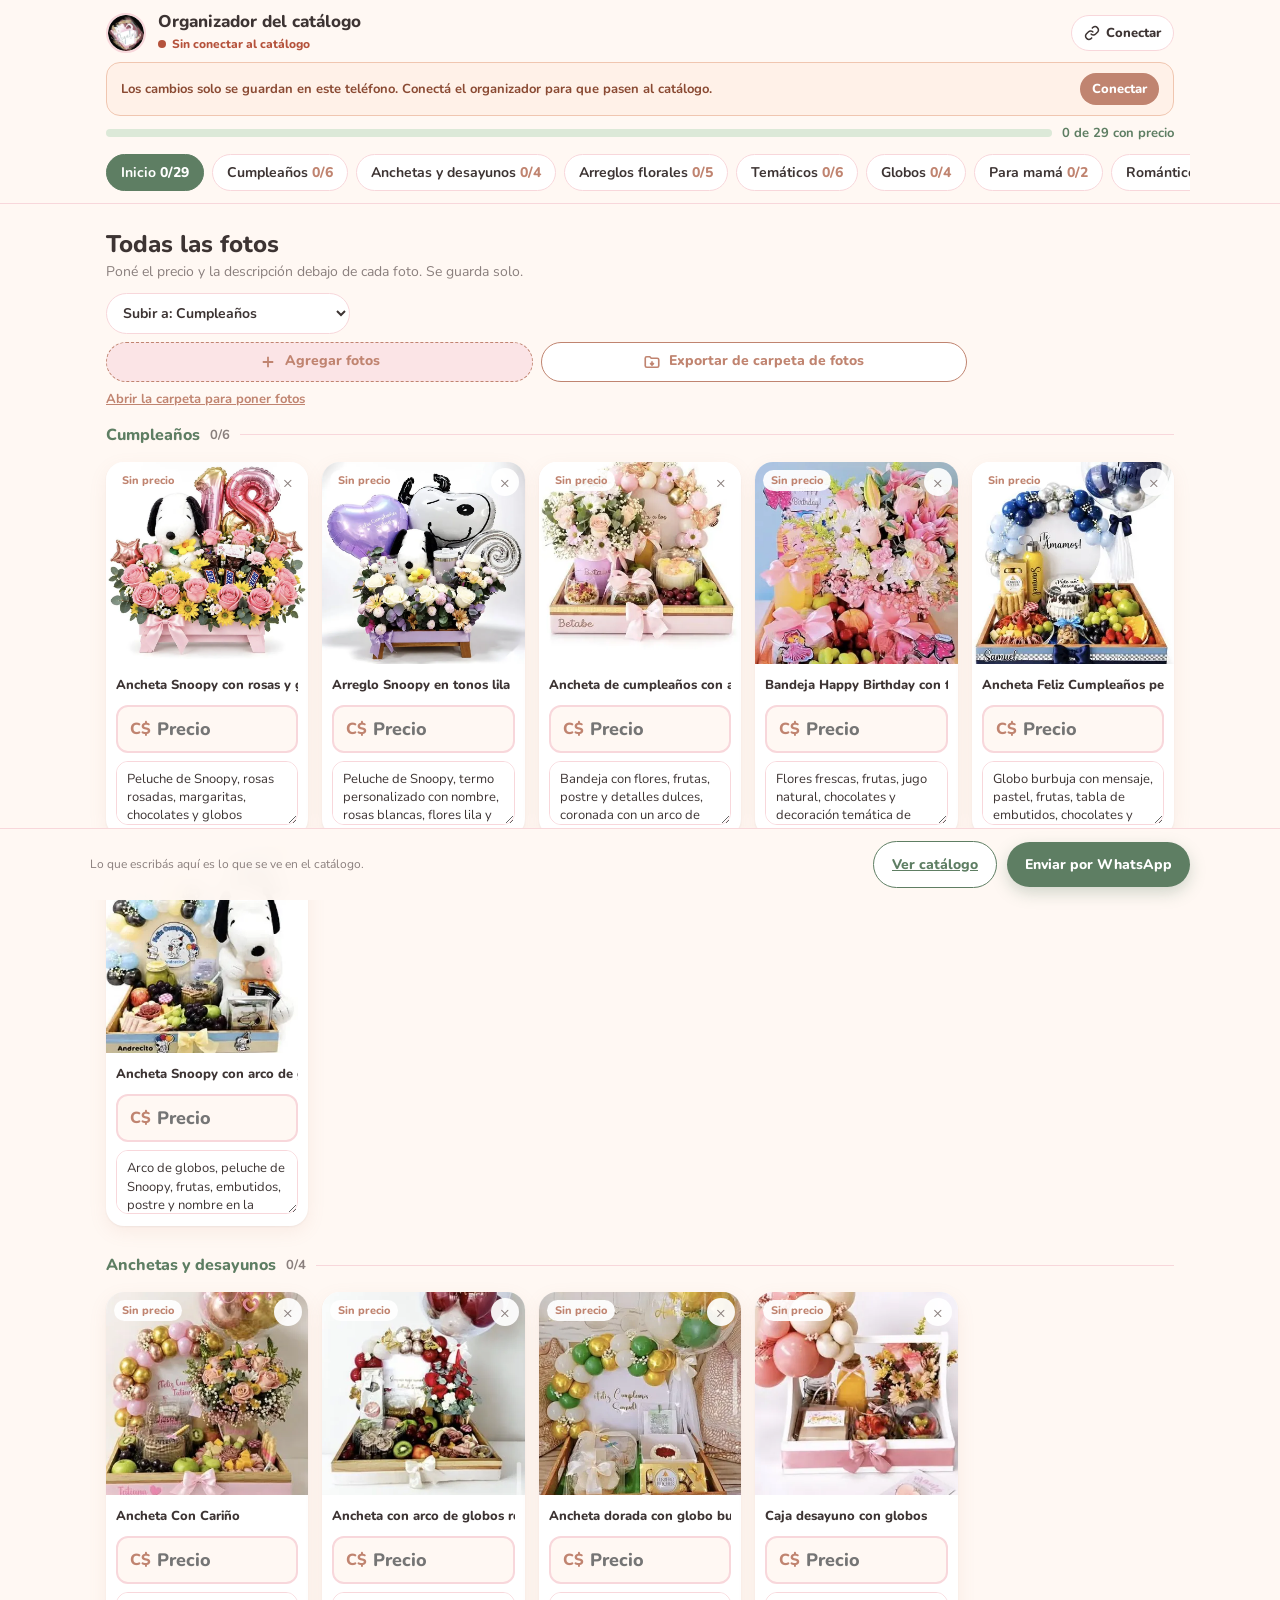
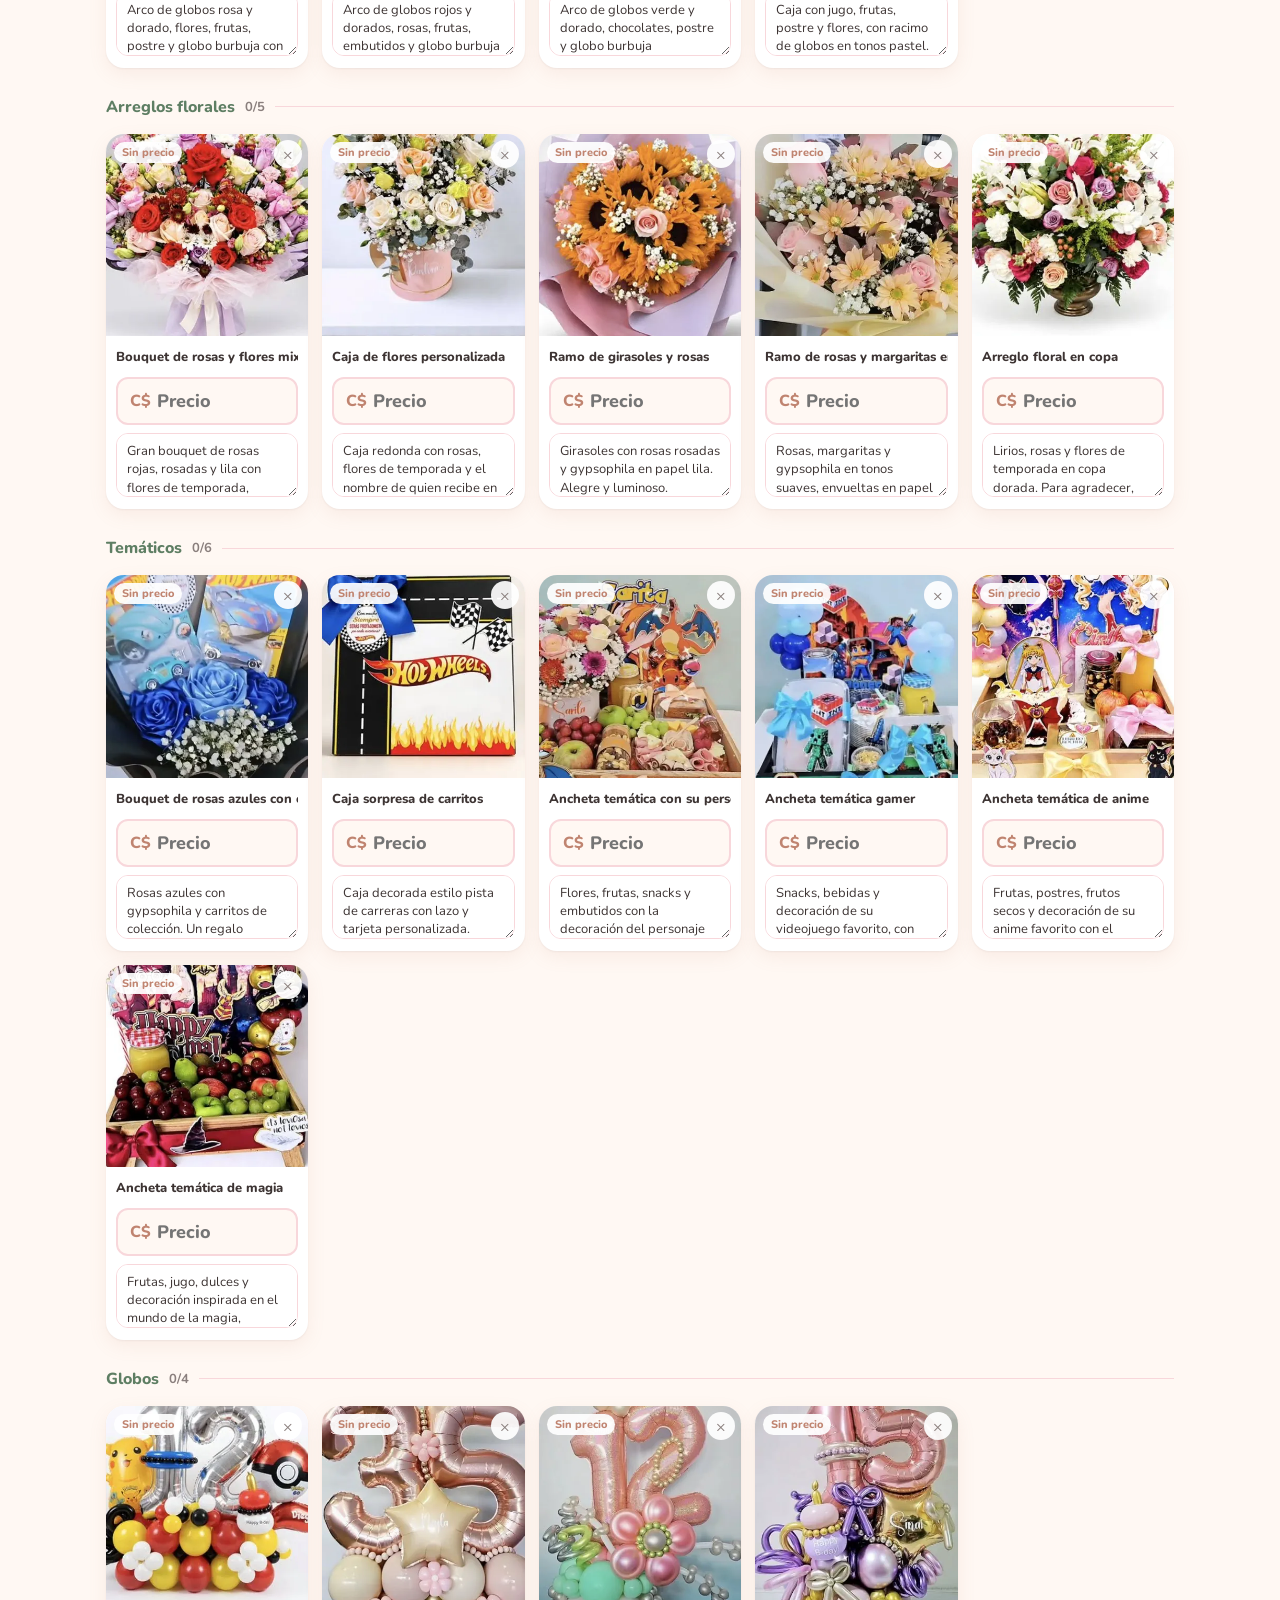
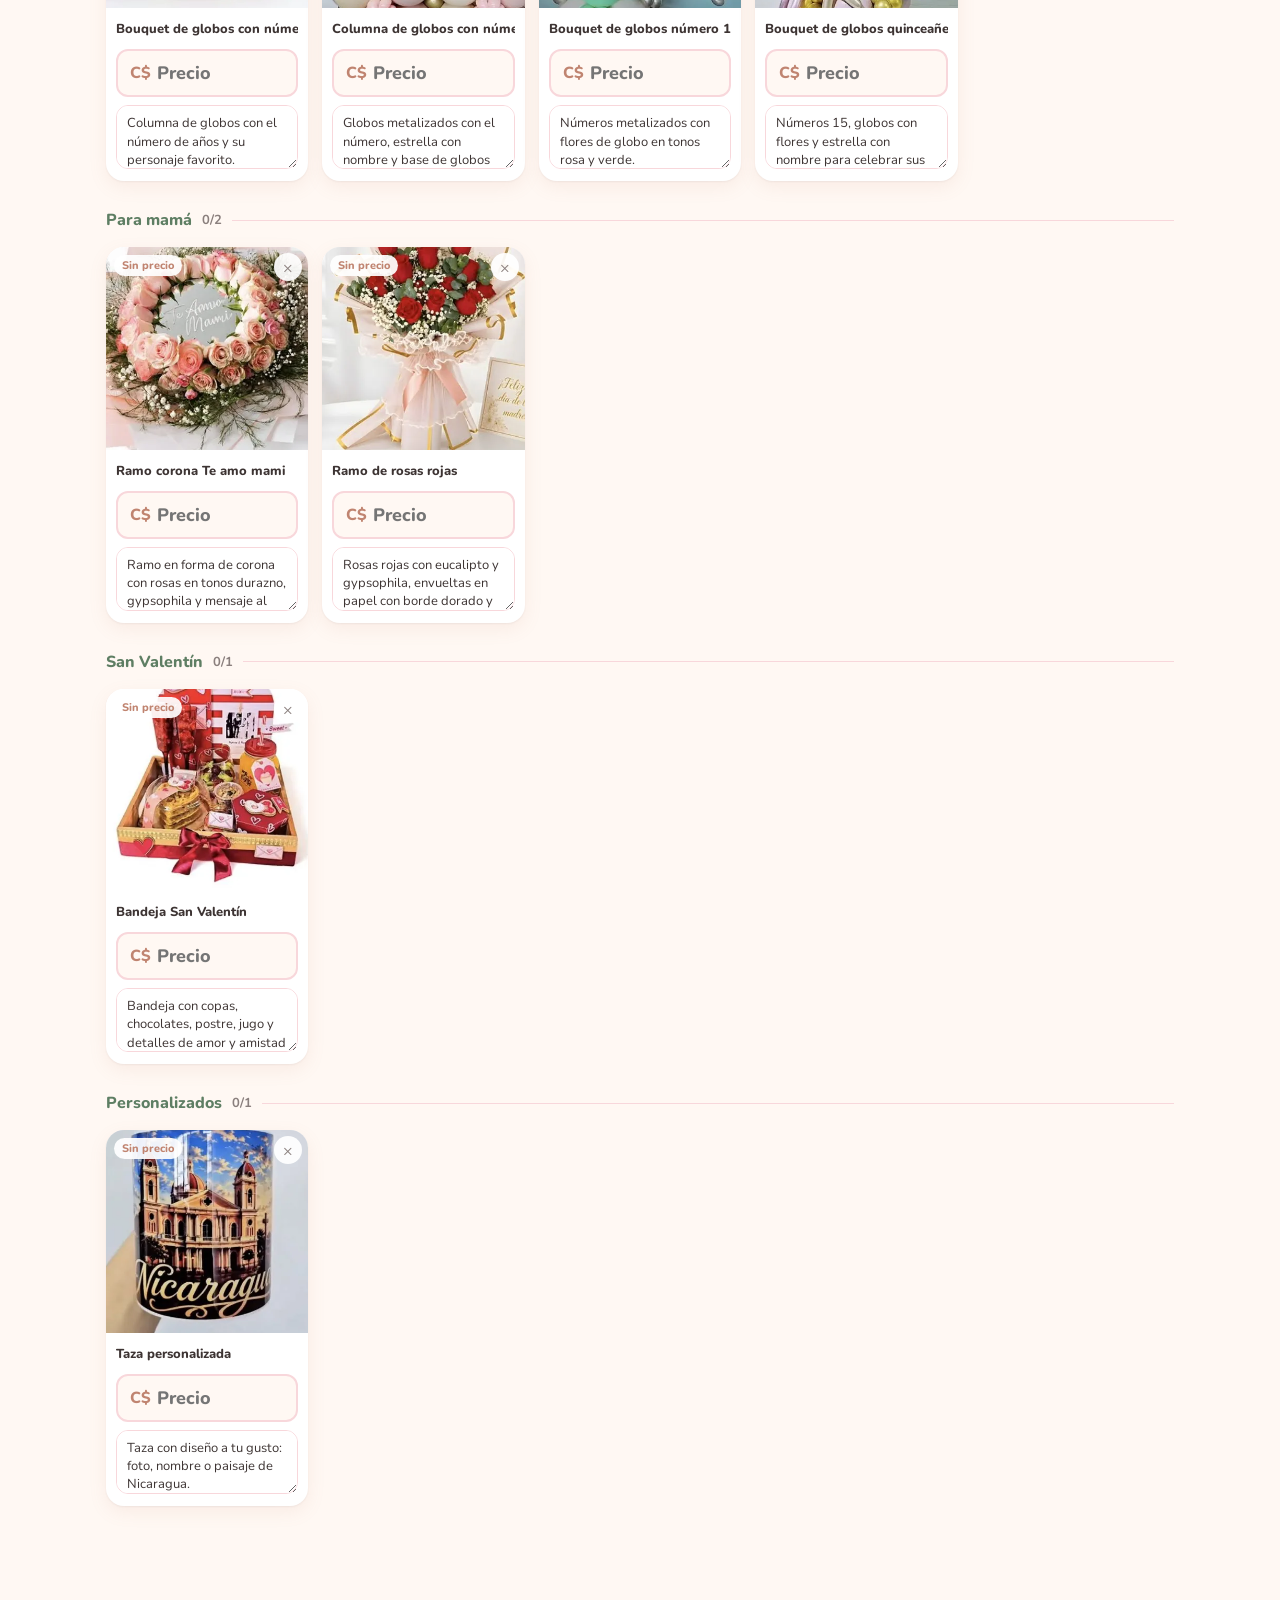
==== commit 3b9ea851: "Organizador: boton de carpeta al lado de Agregar fotos Co-Authored-By: Claude Opus 5.5 <noreply@anth" ====
--- a/precios/index.html
+++ b/precios/index.html
@@ -56,6 +56,9 @@
 body.inicio .pick{display:inline-block}
 .add{display:inline-flex;align-items:center;gap:8px;padding:10px 16px;border-radius:999px;background:var(--rosa);border:1.5px dashed var(--cobre);font-weight:800;font-size:14px;color:var(--cobre)}
 .add:hover{background:var(--rosa2)}
+.btns{display:flex;gap:8px;width:100%;align-items:stretch}
+.btns .add{flex:1;justify-content:center;text-align:center;line-height:1.2;padding:10px 12px}
+.btns .add svg{flex:none}
 .add.carp{background:#fff;border-style:solid}
 .carp-link{font-size:13px;font-weight:700;color:var(--cobre);text-decoration:underline;width:100%}
 
@@ -132,6 +135,7 @@
     <div><h2 id="secTitle">Todas las fotos</h2><p id="secDesc"></p></div>
     <div class="acts">
       <select class="pick" id="secPick" aria-label="Sección de las fotos nuevas"></select>
+      <div class="btns">
       <button class="add" id="addBtn">
         <svg width="18" height="18" viewBox="0 0 24 24" fill="none" stroke="currentColor" stroke-width="2.4"><path d="M12 5v14M5 12h14"/></svg>
         Agregar fotos
@@ -140,6 +144,7 @@
         <svg width="18" height="18" viewBox="0 0 24 24" fill="none" stroke="currentColor" stroke-width="2.2"><path d="M3 7a2 2 0 0 1 2-2h4l2 2h8a2 2 0 0 1 2 2v8a2 2 0 0 1-2 2H5a2 2 0 0 1-2-2z"/><path d="M12 11v5M9.5 13.5 12 16l2.5-2.5"/></svg>
         Exportar de carpeta de fotos
       </button>
+      </div>
       <a class="carp-link" id="carpetaLink" target="_blank" rel="noopener">Abrir la carpeta para poner fotos</a>
     </div>
   </div>
